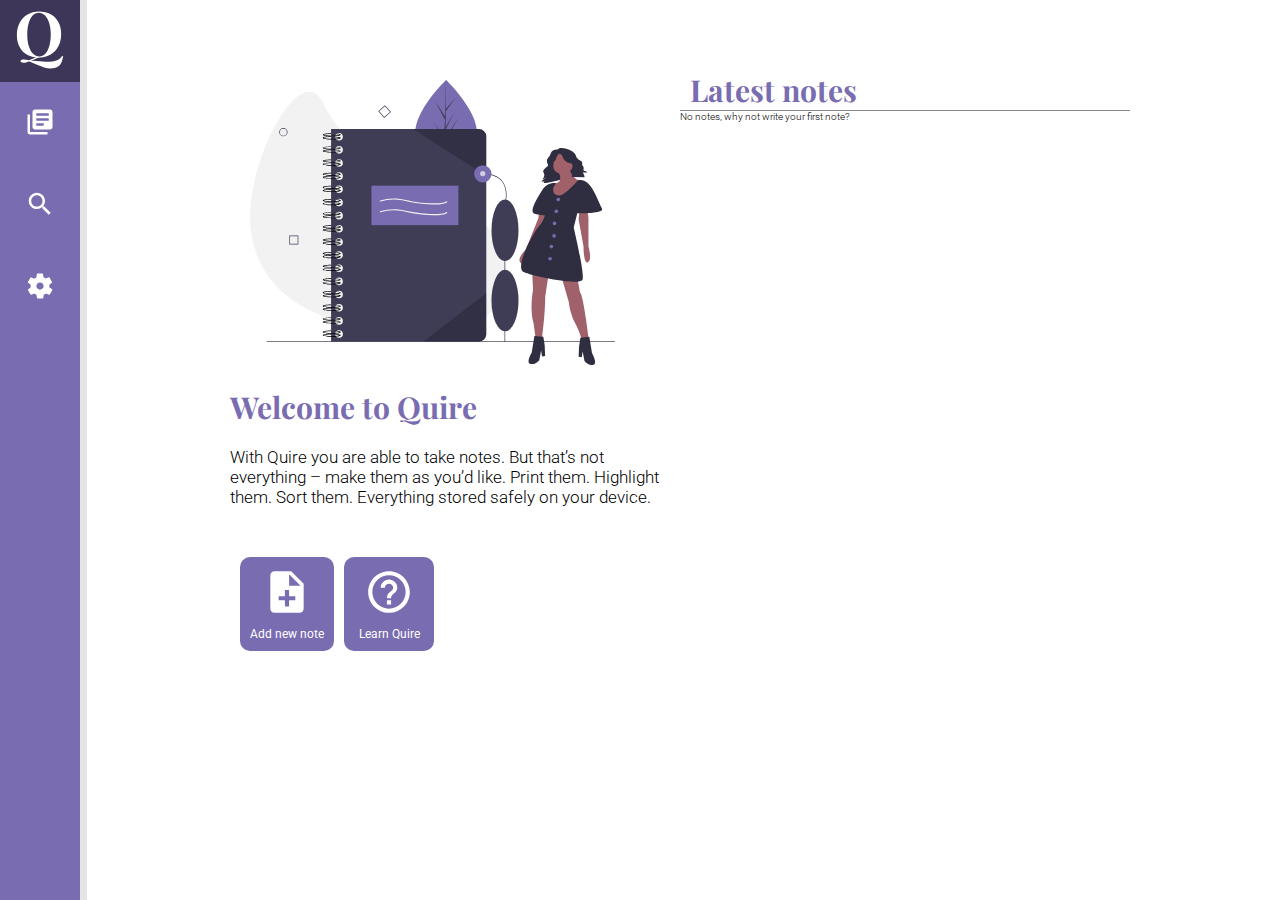
==== index.html @ f1721fa1 "Updated printer and save button and added save notification element" ====
<!DOCTYPE html>
<html lang="en">

<head>
  <meta charset="UTF-8">
  <meta name="viewport" content="width=device-width, initial-scale=1.0">
  <meta http-equiv="X-UA-Compatible" content="ie=edge">
  <link rel="stylesheet" href="https://cdn.quilljs.com/1.3.6/quill.snow.css">
  <link rel="stylesheet" href="css/navbar.css">
  <link rel="stylesheet" href="css/style.css">
  <link href="//netdna.bootstrapcdn.com/font-awesome/4.0.3/css/font-awesome.css" rel="stylesheet">

  <!-- IMPORT FONTS -->
  <link
    href="https://fonts.googleapis.com/css?family=Playfair+Display:700|Roboto:300,300i,400,400i,700,700i&display=swap"
    rel="stylesheet">

  <!-- Playfair - HEADER -->
  <link href="https://fonts.googleapis.com/css?family=Playfair+Display:700&display=swap" rel="stylesheet">
  <!-- Roboto   - BODY   -->
  <link href="https://fonts.googleapis.com/css?family=Roboto:300,300i,400,400i,700&display=swap" rel="stylesheet">

  <!--Noto sans  - HEADER -->
  <link href="https://fonts.googleapis.com/css?family=Noto+Sans:400,700&display=swap" rel="stylesheet">
  <!--Noto serif - BODY   -->
  <link href="https://fonts.googleapis.com/css?family=Noto+Serif:400,400i&display=swap" rel="stylesheet">

  <!--Poppins - HEADER -->
  <link href="https://fonts.googleapis.com/css?family=Poppins:700&display=swap" rel="stylesheet">

  <title>Quire - Home Page</title>
</head>

<body>
  <nav class="nav">
    <div class="nav__logo" id="quire-logo">
      <svg version="1.1" id="quire-symbol" x="0px" y="0px" viewBox="0 0 2000 2000" xml:space="preserve">
        <g>
          <path d="M1771.5,1542.9c-23.7,157.3-71.7,265.9-144.1,325.7c-30.6,25-69.3,44.9-115.9,59.5c-46.6,14.6-97.8,21.9-153.5,21.9
       c-75.2,0-149.3-11.8-222.4-35.5c-73.1-23.7-163.2-59.2-270.4-106.5c-26.5-11.1-55.4-23.3-86.7-36.5
       c-31.3-13.2-66.5-27.5-105.4-42.8l-50.1-14.6c-26.5,13.9-55.3,24.7-86.6,32.4c-31.3,7.6-60.9,11.5-88.7,11.5
       c-29.3,0-52.9-4.5-71-13.6c-18.1-9.1-27.1-22.7-27.1-40.7c0-37.6,38.3-56.4,114.8-56.4c51.5,0,104.4,9.7,158.7,29.2
       c47.3-13.9,97.4-32.7,150.3-56.4c9.7-4.2,24.4-10.1,43.9-17.7c19.5-7.7,36.9-14.3,52.2-19.8c-129.4-12.5-242.5-50.4-339.3-113.8
       c-96.8-63.3-171.2-149.3-223.4-257.8c-52.2-108.6-78.3-235.2-78.3-380c0-153.1,31.3-288.8,93.9-407.1s150-210.2,262-275.6
       C696.6,82.7,824.3,50,967.6,50c147.5,0,276.6,29.9,387.3,89.8c110.7,59.9,196.6,146.5,257.8,260s91.9,248.8,91.9,406.1
       c0,147.6-29.3,279.4-87.7,395.7c-58.5,116.2-140.6,207.7-246.4,274.6c-105.8,66.8-226.2,103-361.2,108.6
       c-33.4,4.2-63.4,10.4-89.8,18.8c-26.5,8.3-57.8,20.2-93.9,35.5c-44.6,19.5-87.7,35.5-129.5,48l169.1,14.6
       c176.8,15.3,304.1,23,382.1,23c51.5,0,103.7-3.5,156.6-10.4c86.3-9.8,154.5-28.2,204.6-55.3c50.1-27.2,91.9-69.3,125.3-126.3
       L1771.5,1542.9z M628.3,1204.6c35.5,110,83.5,194.9,144.1,254.7s127.7,89.8,201.5,89.8c76.5,0,144.1-31,202.5-92.9
       c58.5-61.9,103.4-148.6,134.7-259.9c31.3-111.4,47-238.7,47-382.1c0-144.7-17.7-272.1-53.2-382.1s-83.5-194.9-144.1-254.7
       c-60.6-59.9-127.7-89.8-201.5-89.8c-76.6,0-144.1,31-202.5,92.9c-58.5,61.9-103.4,148.6-134.7,260c-31.3,111.4-47,238.7-47,382.1
       C575.1,967.3,592.8,1094.7,628.3,1204.6z" />
        </g>
      </svg>
    </div>
    <div class="hamburger">
      <div class="hamburger__inner"></div>
    </div>
    <ul class="nav__link-group">
      <li>
        <a href="#"><img class="nav__icon" src="assets/icons/stacked-notes.svg" id="nav-note" alt="Show notes" /></a>
      </li>
      <li> <a href="#"><img class="nav__icon" src="assets/icons/search.svg" alt="Search notes" /></a>
      </li>
      <li> <a href="#"><img class="nav__icon" src="assets/icons/settings.svg" id="nav-settings"
            alt="View settings" /></a>
      </li>
    </ul>
  </nav>
  <aside class="sidebar" id="sidebar-notes">
    <input type="text" name="search" id="search" placeholder="Search...">
    <ul class="aside__note-list">
    </ul>
  </aside>
  <aside class="sidebar" id="sidebar-settings">
    <ul class="aside__settings-list">
      <h3>SETTINGS</h3><br><br>
      <label class="switch">
        <input type="checkbox" name="auto-save">
        <span class="slider round"></span>
      </label>
      <label for="auto-save" class="checkbox-label">Auto-save</label>
      <br>
      <br>
      <label class="switch">
        <input type="checkbox" name="theme">
        <span class="slider round"></span>
      </label>
      <label for="theme" class="checkbox-label">Change Theme</label>
      <label class="font-option">
        <p>FONT THEME</p>
        <ul id="font-list">
          <li>Noto <span id="noto-switch" class="span-font-status">Not in use</span></li>
          <li>Poppins <span id="poppin-switch" class="span-font-status">Not in use</span></li>
          <li>Quire <span id="quire-switch" class="span-font-status">Not in use</span></li>
        </ul>
      </label>
    </ul>
  </aside>
  <main id="main-page-content">
    <section class="landing-page">
      <div class="landing-page__start">
        <div class="heading-group">
          <img src="assets/quire-start-illustration.svg" alt="Quire – your personal notebook online"
            class="landing-page__img-note">
          <h1 class="heading-primary landing-page__heading--primary">Welcome to Quire</h1>
        </div>
        <p class="paragraph-lead landing-page__intro">With Quire you are able to take notes. But that’s not everything –
          make them as you’d like. Print them. Highlight them.
          Sort them. Everything stored safely on your device.</p>
        <div class="landing-page__button-list">
          <button class="landing-page__button" id="edit-opened-note-button">
            <img src="assets/icons/edit.svg" id="icon-edit" alt="Edit opened note" class="landing-page__icon">
            Open last note
          </button>
          <button class="landing-page__button" id="add-new-note-button">
            <img src="assets/icons/note_add.svg" alt="Add new note" class="landing-page__icon">
            Add new note
          </button>
          <button class="landing-page__button">
            <img src="assets/icons/help.svg" alt="Learn how to use Quire" class="landing-page__icon">
            Learn Quire
          </button>
        </div>
      </div>
      <div class="landing-page__latest-notes">
        <h2 class="heading-secondary landing-page__heading">Latest notes</h2>
        <div id="landing-page__note-list"></div>
      </div>
    </section>
    <section class="editor-section">
      <div class="editor-section__toolbar" id="toolbar-container">
        <div class="editor-section__toolbar-group">
          <span class="ql-formats">
            <select class="ql-header">
              <option value="1">Heading 1</option>
              <option value="2">Heading 2</option>
              <option value="3">Heading 3</option>
              <option value="4">Heading 4</option>
              <option value="5">Heading 5</option>
              <option value="6">Heading 6</option>
              <option value="">Normal</option>
            </select>
          </span>
          <span class="ql-formats">
            <button class="ql-bold"></button>
            <button class="ql-italic"></button>
            <button class="ql-underline"></button>
            <button class="ql-strike"></button>
          </span>
          <span class="ql-formats">
            <button class="ql-blockquote"></button>
            <button class="ql-code-block"></button>
          </span>
          <span class="ql-formats">
            <button type="button" class="ql-list" value="ordered"><svg viewBox="0 0 18 18">
                <line class="ql-stroke" x1="7" x2="15" y1="4" y2="4"></line>
                <line class="ql-stroke" x1="7" x2="15" y1="9" y2="9"></line>
                <line class="ql-stroke" x1="7" x2="15" y1="14" y2="14"></line>
                <line class="ql-stroke ql-thin" x1="2.5" x2="4.5" y1="5.5" y2="5.5"></line>
                <path class="ql-fill"
                  d="M3.5,6A0.5,0.5,0,0,1,3,5.5V3.085l-0.276.138A0.5,0.5,0,0,1,2.053,3c-0.124-.247-0.023-0.324.224-0.447l1-.5A0.5,0.5,0,0,1,4,2.5v3A0.5,0.5,0,0,1,3.5,6Z">
                </path>
                <path class="ql-stroke ql-thin"
                  d="M4.5,10.5h-2c0-.234,1.85-1.076,1.85-2.234A0.959,0.959,0,0,0,2.5,8.156">
                </path>
                <path class="ql-stroke ql-thin"
                  d="M2.5,14.846a0.959,0.959,0,0,0,1.85-.109A0.7,0.7,0,0,0,3.75,14a0.688,0.688,0,0,0,.6-0.736,0.959,0.959,0,0,0-1.85-.109">
                </path>
              </svg></button><button type="button" class="ql-list" value="bullet"><svg viewBox="0 0 18 18">
                <line class="ql-stroke" x1="6" x2="15" y1="4" y2="4"></line>
                <line class="ql-stroke" x1="6" x2="15" y1="9" y2="9"></line>
                <line class="ql-stroke" x1="6" x2="15" y1="14" y2="14"></line>
                <line class="ql-stroke" x1="3" x2="3" y1="4" y2="4"></line>
                <line class="ql-stroke" x1="3" x2="3" y1="9" y2="9"></line>
                <line class="ql-stroke" x1="3" x2="3" y1="14" y2="14"></line>
              </svg></button>
          </span>
          <span class="ql-formats">
            <button class="ql-link"></button>
            <button class="ql-image"></button>
            <button class="ql-video"></button>
          </span>
          <span class="ql-formats">
            <button type="button" class="ql-indent" value="-1"><svg viewBox="0 0 18 18">
                <line class="ql-stroke" x1="3" x2="15" y1="14" y2="14"></line>
                <line class="ql-stroke" x1="3" x2="15" y1="4" y2="4"></line>
                <line class="ql-stroke" x1="9" x2="15" y1="9" y2="9"></line>
                <polyline class="ql-stroke" points="5 7 5 11 3 9 5 7"></polyline>
              </svg></button><button type="button" class="ql-indent" value="+1"><svg viewBox="0 0 18 18">
                <line class="ql-stroke" x1="3" x2="15" y1="14" y2="14"></line>
                <line class="ql-stroke" x1="3" x2="15" y1="4" y2="4"></line>
                <line class="ql-stroke" x1="9" x2="15" y1="9" y2="9"></line>
                <polyline class="ql-fill ql-stroke" points="3 7 3 11 5 9 3 7"></polyline>
              </svg></button>
          </span>
        </div>
        <div class="editor-section__toolbar-group">
          <button id="printerButton" class="editor-section__button">
            <svg class="editor-section__toolbar-icon" viewBox="0 0 24 24">
              <path d="M19,8H5c-1.7,0-3,1.3-3,3v6h4v4h12v-4h4v-6C22,9.3,20.7,8,19,8z M16,19H8v-5h8V19z M19,12c-0.5,0-1-0.4-1-1s0.5-1,1-1
                      	s1,0.4,1,1S19.5,12,19,12z M18,3H6v4h12V3z" />
            </svg>
          </button>

          <button id="save-btn" class="editor-section__button">
            <svg class="editor-section__toolbar-icon" viewBox="0 0 24 24">
              <path d="M17,3H5C3.9,3,3,3.9,3,5v14c0,1.1,0.9,2,2,2h14c1.1,0,2-0.9,2-2V7L17,3z M12,19c-1.7,0-3-1.3-3-3s1.3-3,3-3s3,1.3,3,3
            	S13.7,19,12,19z M15,9H5V5h10V9z" />
            </svg>

          </button>
        </div>
      </div>
      <input type="text" name="editorTitle" id="editorTitle" class="editor-section__title" placeholder="Untitled"
        spellcheck="false">
      <div id="editor-main" class="editor-section__editor">
        <div id="editor-code"></div>
        <div class="editor-section__menu">
          <!-- <div class="button-group">
            <button id="new-document" class="editor-section__button">New Document</button>
          </div> -->
        </div>
      </div>
      <div class="saved-notification" id="saved-notification">
        <p class="saved-notification__text">Saved</p><span class="saved-notification__checkmark"></span>
      </div>
      <button class="button__edit" id="button-editNote"><img src="assets/icons/edit.svg" alt="Edit note"
          class="button__edit-inner">
      </button>
    </section>
  </main>
  <template id="edit-note-button">
  </template>
  <footer>
    <div id="quire-footer">
      <h1>&nbsp;</h1>
      <h1>&nbsp;</h1>
    </div>
  </footer>
  <script src="js/quill.js"></script>
  <script type="module" src="js/app.js"></script>
</body>

</html>
---- css/navbar.css ----
html {
    font-size: 62.5%;
}

*,
*::before,
*::after {
    transition: all .3s ease;
}

/* navbar */
.nav {
    height: 100vh;
    width: 8rem;

    display: flex;
    flex-direction: column;
    position: fixed;

    background-color: rgb(var(--primary-purple));
    box-shadow: .7rem 0 0 0 rgba(0,0,0,.1);

    z-index: 5;
}

.nav__logo {
    background-color: rgb(var(--secondary-purple));
    padding: 1rem;
    width: inherit;
    cursor: pointer;
}

#quire-symbol {
    fill: white;
    width: 100%;
}

.nav__link-group {
    display: flex;
    flex-direction: column;
    width: 100%;
    justify-content: space-between;
}

.nav__link-group li {
    list-style: none;
    padding: 2.5rem;
}

.nav__icon {
    width: 100%;
    filter: invert(1);
}

.nav__icon:hover {
    transform: scale(1.1);
}

/* Navbar end */

/* Burger */
/* .hamburger {
    width: 2rem;
    height: 2rem;
    display: none;
    position: relative;
    cursor: pointer;
}

.hamburger__inner {
    top: 50%;
    position: absolute;
}

.hamburger__inner::before,
.hamburger__inner::after {
    width: 2rem;
    height: 2px;
    content: "";
    position: absolute;
    display: block;
    background-color: white;
}

.hamburger__inner::before {
    transform: translateY(-.5rem);
}

.a__inner::after {
    transform: translateY(.5rem);
}

.hamburger:hover .hamburger__inner::before {
    transform: translateY(-.8rem);
}

.hamburger:hover .hamburger__inner::after {
    transform: translateY(.8rem);
}

.hamburger__top,
.hamburger__middle,
.hamburger__bottom {
    width: 2rem;
    height: 1px;
    background-color: white;
    margin: 5px;
    transition: all 0.3s ease;
}

.hamburger:hover .hamburger__top {
    transform: translateY(-3px);
}

.hamburger:hover .hamburger__bottom {
    transform: translateY(3px);
} */


/* Burger end */




/* Small screen */
@media screen and (max-width:768px) {
    body {
        flex-direction: column;
        overflow-x: hidden;
    }

    .nav {
        position: fixed;
        bottom: 0;
        width: 100%;
        height: auto;
        flex-direction: row;
        box-shadow: none;
    }

    .nav__logo {
        background-color: #3D3658;
        padding: 1rem;
        height: 6rem;
        width: 5.5rem;
    }

    #quire-symbol {
        fill: white;
        height: 100%;
    }

    .nav__link-group {
        display: flex;
        flex-direction: row;
        justify-content: space-around;
        width: 100%;
    }

    .nav__link-group li {
        padding: .5rem;
    }

    .nav__icon {
        padding: 1rem;
        width: 4.5rem;
        height: 4.5rem;
    }

/* 
    .hamburger {
        display: inline-block;
        margin: 1rem;
    } */


    .nav-active {
        transform: translateX(0%);
        display: flex;
        flex-direction: row;
        justify-content: space-around;
        width: 100%;
        background-color: #7A6CB1;
        z-index: 5;
    }


    /* Small screen ends */
    /* Rotation of the Hamburger */
    /*
    .hamburger-toggle .hamburger__inner::before {
        transform: translateY(0px) rotate(45deg);
    }*/

    /*  .hamburger-toggle .hamburger__middle {
        opacity: 0;
    } */

    /*.hamburger-toggle .hamburger__inner::after {
        transform: translateY(0px) rotate(-45deg);
    }*/
}

/* Rotation of the Hamburger END*/

/* ANIMATIONS */
/* 
@keyframes navLinkFade {
    from {
        opacity: 0;
        transform: translateX(50px);
    }

    to {
        opacity: 1;
        transform: translateX(0px);
    }
} */

/* ANIMATIONS END */
---- css/style.css ----
/* -------------  VARIABLES ------------- */

:root {
  --primary-purple: 122, 108, 177;
  --secondary-purple: 61, 54, 88;
  --light-grey: #F8F8F8;
  --grey: #888;
  --dark-grey: 87, 87, 87;
  --black: #171717;
  --green : #A6C48A;
  --current-body-font: '';
  --current-header-font: '';
}

.theme-light {
  --color-primary: #fff;
  --color-secondary: var(--light-grey);
  --color-accent: var(--light-grey);
  --font-color: #000000;
  --body-font: 300;
}

.theme-dark {
  --color-primary: var(--black);
  --color-secondary: rgb(var(--dark-grey));
  --color-accent: var(--grey);
  --font-color: #fbfbfb;
  --body-font: 400;
}


/* -------------  VARIABLES END ------------- */

/* -------------  BASIC SETTINGS ------------- */

*,
*::before,
*::after {
  margin: 0;
  padding: 0;
  box-sizing: border-box;
  color: var(--font-color);
}

html {
  font-family: 'Roboto', sans-serif;
  font-weight: var(--body-font);
}

body {
  display: flex;
  background-color: var(--color-primary);
}

h2 {
  font-size: 1.7rem;
}

/* -------------  BASIC SETTINGS END ------------- */

/* -------------  TYPOGRAPHY ------------- */

.heading-primary {
  font-family: 'Playfair Display', serif;
  font-size: 3rem;

  color: rgba(var(--primary-purple));
}

.paragraph-lead {
  font-family: inherit;
  font-size: 1.7rem;
  color: var(--font-color);
}

/* -------------  TYPOGRAPHY END -------------*/

/* -------------  ANIMATIONS ------------- */

@keyframes navLinkFade {
  from {
    opacity: 0;
    transform: translateX(.5rem);
  }

  to {
    opacity: 1;
    transform: translateX(0);
  }
}

@keyframes slideDown {
  0%    {opacity: 1; transform: translateY(0);}
  100%  {opacity: 0; transform: translateY(100rem);}
}

.slideDown {
  animation: slideDown 1s ease;
}

@keyframes fadeIn {
  0%    {opacity: 0;}
  100%  {opacity: 1;}
}

.fadeIn {
  animation: fadeIn .5s ease;
  animation-fill-mode: backwards;
}

/* -------------  ANIMATIONS END ------------- */

/* -------------  BUTTONS ------------- */

.button__edit {
  -webkit-appearance: none;
  cursor: pointer;

  position: fixed;

  height: 8rem;
  width: 8rem;
  padding: 2rem;
  bottom: 2rem;
  right: 2rem;

  background-color: rgb(var(--primary-purple));
  border: none;
  border-radius: 4rem;
}

.button__edit:hover {
  background-color: rgb(var(--secondary-purple));
}

.button__edit:focus {
  outline: none;
  box-shadow: 0 0 0 4px rgba(var(--primary-purple), .5);
}

.button__edit-inner {
  filter: invert(1);
}

@media only screen and (max-width: 768px) {
  .button__edit {

  height: 6rem;
  width: 6rem;
  padding: 1.5rem;
  bottom: 6rem;
  right: 2rem;

  background-color: rgb(var(--primary-purple));
  border: none;
  border-radius: 4rem;
}
}

/* -------------  BUTTONS ENS ------------- */

/* ------------- EDITOR SECTION -------------*/

#editorTitle {
 
}

.editor-section {
  /* margin: 5rem 15rem; */
  display: none;
  flex-direction: column;
}

.editor-section__toolbar {
  border: 0 !important;
  box-shadow: 0 .3rem 0 0 rgba(var(--dark-grey), .1);
  
  top: 0;
  position: fixed;
  z-index: 5;
  background-color: var(--color-accent);

  width: 100%;
  padding: 1rem 15rem !important;

  display: flex;
  flex-direction: row;
  justify-content: space-between;
}


.editor-section__title {
  font-family: 'Playfair Display', serif;
  font-size: 3rem;
  color: var(--font-color);
  background-color: var(--color-primary);
  padding: .5rem 15px;
  margin: 15rem 15rem 1rem 15rem;
  -webkit-appearance: none;
  border: 2px solid var(--color-primary);
}

.editor-section__title:focus {
  outline: none;
  border: 2px solid rgb(var(--primary-purple));
}

.editor-section__editor {
  width: inherit;
  min-height: 100vh;
  margin: 5rem 15rem;
}

.editor-section__menu {
  border: 0;
  border-top: none;
  display: flex;
  flex-direction: row;
  justify-content: space-between;
}

.editor-section__button {
  -webkit-appearance: none;
  cursor: pointer;

  font-family: inherit;
  font-size: 1.2rem;
  color: var(--grey);

  border: none;
  border-right: .1rem solid #ccc;

  padding: 1rem;
}


.font-option {
  position: relative;
  width: 20rem;
  display: block;
  height: 1.7rem;
}

.font-option p {
  margin-left: 2rem;
  font-size: 1.5rem;
  font-weight: 600;
  color: gray;
  margin-top: 2rem;
}

.font-option ul {
  list-style: none;
}

.font-option ul li:not(:last-child) {
  border-bottom: 0.2rem solid gainsboro;
  margin-left: 1rem;
}

.font-option ul li {
  padding: 1rem;
  font-weight: 500;
  font-size: 1.75rem;
  margin-left: 1rem;
}

.span-font-status {
  position: absolute;
  right: 0;
  cursor: pointer;
}

.editor-section__button:hover,.editor-section__print:hover {
  background-color: rgb(var(--primary-purple));
  color: white;
}

.editor-section__print {
  -webkit-appearance: none;
  cursor: pointer;

  border: none;
  border-left: .1rem solid #ccc;
  padding: 0 1rem;
}

.editor-section__print:hover .editor-section__print-icon {
  filter: invert(1);
}

.editor-section__print-icon {
  height: 2rem;
  filter: invert(.8);
}

#save-btn::after {
   content: ' \2713';
   color: white;
   display: none;
   animation: saved 2s ease infinite;
}

@media screen and (max-width: 768px) {
  .editor-section {
    margin: 0rem;
  }
} 

@keyframes saved {
  0%    {opacity: 0;}
  20%   {opacity: 1;}
  90%   {opacity: 1;}
  100%  {opacity: 0;}
}

/* ------------- EDITOR SECTION END -------------*/

@media screen and (max-width:768px) {
  body {
    overflow-x: hidden;
  }

  #quire-footer {
    display: flex;
  }

  .editor-section__toolbar {
    border: 0 !important;
    box-shadow: 0 .3rem 0 0 rgba(var(--dark-grey), .1);
    
    top: 0;
    position: fixed;
    z-index: 5;
    background-color: var(--color-accent);
    padding: 1rem 2rem !important;
  
    display: flex;
    flex-direction: row;
    justify-content: space-between;
  }
  .editor-section__toolbar {
    left: 0;
  }
  
  .editor-section__title {
    color: var(--font-color);
    background-color: var(--color-primary);
    margin: 12rem 1rem 1rem 2rem;
    -webkit-appearance: none;
    border: 2px solid var(--color-primary);
  }

  .editor-section__title:focus {
    outline: none;
    border: 2px solid rgb(var(--primary-purple));
  }

  .editor-section__editor {
    margin: 1rem;
  }
}

.nav-active {
  transform: translateX(0%)
}


/* ------------- NAVBAR DESIGN ENDS -------------*/


/* ------------- SETTINGS DESIGN -------------*/

.switch {
  margin-left: 2rem;
  position: relative;
  display: inline-block;
  width: 3rem;
  height: 1.7rem;
}

.checkbox-label {
  margin-left: 2rem;
}

.switch input {
  opacity: 0;
  width: 0;
  height: 0;
}

.slider {
  position: absolute;
  cursor: pointer;
  top: 0;
  left: 0;
  right: 0;
  bottom: 0;
  width:4rem;
  background-color: #ccc;
  -webkit-transition: .4s;
  transition: .4s;
}

.slider::before {
  position: absolute;
  content: "";
  height: 2.3rem;
  width: 2.3rem;
  left: -0.3rem;
  bottom: -.3rem;
  background-color: rgb(var(--secondary-purple));
  -webkit-transition: .4s;
  transition: .4s;
}

input:checked+.slider {
  background-color: rgb(var(--primary-purple));
}

input:focus+.slider {
  box-shadow: 0 0 1px rgb(var(--primary-purple));
}

input:checked+.slider:before {
  -webkit-transform: translateX(2.4rem);
  -ms-transform: translateX(2.4rem);
  transform: translateX(2.4rem);
}

.slider.round {
  border-radius: 3.4rem;
}

.slider.round:before {
  border-radius: 50%;
}

/* ------------- NAVBAR DESIGN ENDS -------------*/

/* ------------- Notes Navigation Design -------------*/

.sidebar { 
  background-color: var(--color-secondary);
  width: 0;
  height: 100vh;
  margin-left: 8rem;
  position: fixed;
  z-index: 4;
  overflow: hidden scroll;
  overflow-wrap: break-word;
  opacity: 0;
  box-shadow: .7rem 0 0 0 rgba(0,0,0,.1);
  transition: width .3s ease, opacity .3s ease;
}

.sidebar-show {
  width: 30rem;
  opacity: 1;
  transition: all .3s ease;
}

.sidebar::-webkit-scrollbar {
  width: 1rem;
}

.sidebar::-webkit-scrollbar-thumb {
  background: #999;
  border-radius: 1rem;
}

.sidebar::-webkit-scrollbar-thumb:hover {
  background: #aaa;
}

.aside__note-list {
  list-style: none;
  position: relative;
  overflow: hidden;
}

.aside__note-list li {
  padding: 2rem;
  height: auto;
  cursor: pointer;
  background-color: #fff;
  border-bottom: .1rem solid var(--black);
}

.aside__note-list li {
  background-color: var(--color-secondary)
}

.aside__note-list h2 {
  font-size: 2rem;
}

.aside__note-list p {
  font-size: 1.45rem;
}

.preview-highlight {
  background-color: lime;
}

.aside__note-list li > * {
  margin-bottom: 0.5rem;
}

.aside__note-list li:hover {
  background-color: var(--color-accent);
}

.sidebar h3 {
  font-size: 3rem;
  text-align: center;
  font-weight: bold;
}

.aside__settings-list li {
  font-size: 2rem;
}

.aside__note-list li h3 {
  font-weight: bold;
}

.aside__note-list li:after {
  width: 5rem;
  height: .5rem;
  background-color: var(--black);
}

@media screen and (max-width:768px) {
  .sidebar {
    /* position: relative; */
    bottom: 0.75rem;
    width: 100%;
    height: 0;
    max-height: 99vh;
    margin-left: 0;
    opacity: 0;
    box-shadow: 0 .5rem #000;
    transition: height .3s ease, opacity .3s ease;
  }
  
  .sidebar-show {
    height: 100vh;
    opacity: 1;
    transition: all .3s ease;
  }
}

.note-button-group {
  cursor: pointer;
  outline: 0;
  position: absolute;
  border: .1rem solid var(--black);
  right: 0;
  margin-right: 2.5rem;
  font-size: 1.5rem;
  width: 2rem;
  height: 2rem;
  border-radius: 50%;
  transform: translateX(0);
  -ms-transform: translateX(0);
  -webkit-transform: translateX(0);
  transition: all 0.5s ease;
}

.group-button-show {
  transform: translateX(-12rem);
  -ms-transform: translateX(-12rem);
  -webkit-transform: translateX(-12rem);
  transition: all 0.5s ease;
}


/* ------------- Notes Navigation Design Ends -------------*/

/* ------------- Search Input Field Design -------------*/

#search {
  width: 100%;
  height: 4%;
  color: var(--black);
}

/* ------------- Search Input Field Design Ends -------------*/

/* ------------- OVERRIDE QUILL DESIGN ------------- */
#ql-picker-options-0 {
  background-color: var(--color-primary);
}

.ql-picker-item:hover {
  background-color: var(--color-accent);
}

#editor-code {
  border: 0;
}
/* .ql-toolbar {
  border: none !important;
} */

.ql-toolbar--hidden {
  visibility: hidden;
  padding: 0 !important;
}

.ql-container--hidden {
  border: none !important;
}

.editor-section__menu--hidden {
  visibility: hidden;
}

/* ------------- END OVERRIDE QUILL DESIGN ------------- */
.ql-editor p, .ql-editor ol, .ql-editor ul, .ql-editor pre {
  font-family: var(--current-body-font);
}

.ql-editor h1, .ql-editor h2, .ql-editor h3, .ql-editor h4, .ql-editor h5, .ql-editor h6 {
  font-family: var(--current-header-font);
}

/* END OVERRIDE QUILL DESIGN */

/* ------------- Notes Navigation Design Ends -------------*/

/* ------------- MAIN PAGE CONTENT -------------*/

#main-page-content {
  width: 100%;
  margin-left: 8rem;
}

@media only screen and (max-width:768px){
  #main-page-content {
    margin-top: 2rem;
    margin-left: 0;
  }
}

/* ------------- MAIN PAGE CONTENT END -------------*/

/* ------------- LANDING PAGE -------------*/

.landing-page {
  display: flex;
  flex-direction: column;
  flex-wrap: wrap;
  margin: auto 15rem;
  padding: 5rem 0;
  height: 100vh;
}

.landing-page__heading {
  font-family: 'Playfair Display', serif;
  font-size: 3rem;
  margin-top: -8rem;

  color: rgb(var(--primary-purple));
  border-bottom: 1px solid var(--grey);

  padding-left: 1rem;
}

.landing-page__heading--primary {
  margin-top: 2rem;
}

@media only screen and (max-width:768px){
  .landing-page {
    display: flex;
    flex-direction: column;
    flex-wrap: wrap;
    margin: 0 1rem;
    padding: 0 0;
    height: auto;
  }

  .landing-page__heading {
    font-family: 'Playfair Display', serif;
    font-size: 3rem;

  color: rgb(var(--primary-purple));
  border-bottom: 1px solid var(--grey);

    padding-left: 1rem;
  }
}

/* Landing Page Sections */

.landing-page__start {
  width: 50%;
  padding-right: 1rem;
  padding-bottom: 5rem;
  display: flex;
  flex-direction: column;
  justify-content: space-between;
}

.landing-page__latest-notes {
  width: 50%;
  height: 100%;
  padding-left: 0;
  padding-top: 10rem;
  padding-bottom: 5rem;
}

@media only screen and (max-width:768px){
  .landing-page__start {
    width: 100%;
    height: 50%;
    padding-right: 0;
    padding-bottom: 5rem;
    display: flex;
    flex-direction: column;
    justify-content: space-between;
  }

  .landing-page__latest-notes {
    width: 100%;
    height: 100%;
    padding-left: 0;
    padding-top: 10rem;
  }
}

/* Landing Page Start Section */

.landing-page__img-note{
  margin-top: 3rem;
  margin-left: 2rem;
  margin-right: auto;
  width: 83%;
}

.landing-page__intro {
  margin-top: 2rem;
}

.landing-page__button-list {
  display: flex;
  flex-direction: row;

  margin-top: 5rem;
}

.landing-page__button {
  border: none;
  border-radius: 1rem;
  background-color: rgb(var(--primary-purple));

  cursor: pointer;

  padding: 1rem;
  min-width: 9rem;

  font-family: inherit;
  font-weight: 400;
  font-size: 1.2rem;
  color: white;
  text-decoration: none;
  
  display: flex;
  flex-direction: column;
  align-items: center;
}

.landing-page__button:not(:first-child){
  margin-left: 1rem;
}

.landing-page__icon {
  filter: invert(1);
  width: 5rem;
  margin-bottom: 1rem;
}

.landing-page__button:hover {
  background-color: rgb(var(--secondary-purple));
}


/* ------------- LANDING PAGE END -------------*/

/* ------------- LANDING PAGE NOTES -------------*/

.notes {
  margin: 2rem 0 1rem;
  cursor: pointer;
}

.notes__title {
  font-weight: 400;
  font-size: 2rem;
  color: var(--font-color);
  margin-bottom: .2rem;
}

.notes__title::after {
  content:' \00BB';
  opacity: 0;
  transition: all .3s ease;
}

.notes__title:hover::after {
  content:' \00BB';
  opacity: 1;
  margin-left: 1rem;
}

.notes__lastChanged {
  font-size: 1.3rem;
  color: rgb(var(--dark-grey));
  margin-bottom: 1rem;
}

.notes__content {
  font-size: 1.3rem;
  color: var(--font-color);
  max-height: 10rem;
  overflow: hidden;
  white-space: wrap;
  text-overflow: ellipsis;
}

/* ------------- LANDING PAGE NOTES END -------------*/

#quire-footer {
  display: none;
}

@media print {

  .nav, #note-list, .ql-toolbar, button, a, .editor-section__title, .sidebar, .sidebar-show, .sidebar::-webkit-scrollbar {
    display: none;
  }

  #editor-code {
    border: 0;
    overflow: hidden;
    height: auto;
  }

  .editor-section {
    margin: 0;
  }


  #main-page-content {
    margin: 0;
    padding: 0;
  }

  .editor-section__menu {
    border: 0;
  }

  .ql-snow .ql-editor {
    margin: 0;
    padding: 0;
  }

  @page {
    size: auto;
    margin: 2cm;
  }
}
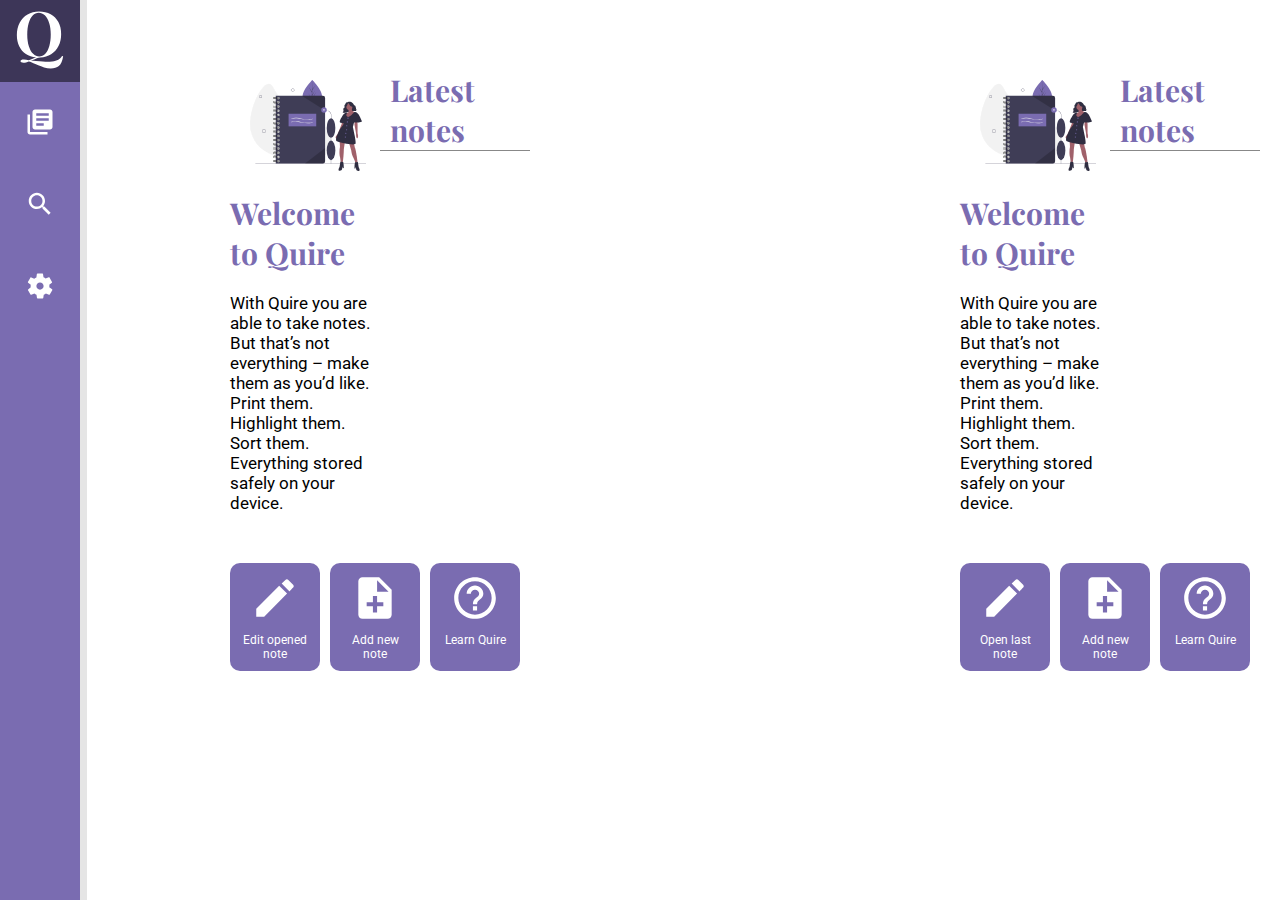
==== commit a6bfb20a: "Fixed Settings" ====
--- a/index.html
+++ b/index.html
@@ -8,6 +8,7 @@
   <link rel="stylesheet" href="https://cdn.quilljs.com/1.3.6/quill.snow.css">
   <link rel="stylesheet" href="css/navbar.css">
   <link rel="stylesheet" href="css/style.css">
+  <link rel="stylesheet" href="css/mobile-style.css">
   <link href="//netdna.bootstrapcdn.com/font-awesome/4.0.3/css/font-awesome.css" rel="stylesheet">
 
   <!-- IMPORT FONTS -->
@@ -15,28 +16,44 @@
     href="https://fonts.googleapis.com/css?family=Playfair+Display:700|Roboto:300,300i,400,400i,700,700i&display=swap"
     rel="stylesheet">
 
-  <!-- Playfair - HEADER -->
-  <link href="https://fonts.googleapis.com/css?family=Playfair+Display:700&display=swap" rel="stylesheet">
-  <!-- Roboto   - BODY   -->
-  <link href="https://fonts.googleapis.com/css?family=Roboto:300,300i,400,400i,700&display=swap" rel="stylesheet">
-
-  <!--Noto sans  - HEADER -->
-  <link href="https://fonts.googleapis.com/css?family=Noto+Sans:400,700&display=swap" rel="stylesheet">
-  <!--Noto serif - BODY   -->
-  <link href="https://fonts.googleapis.com/css?family=Noto+Serif:400,400i&display=swap" rel="stylesheet">
-
-  <!--Poppins - HEADER -->
-  <link href="https://fonts.googleapis.com/css?family=Poppins:700&display=swap" rel="stylesheet">
-
-  <title>Quire - Home Page</title>
-</head>
-
-<body>
-  <nav class="nav">
-    <div class="nav__logo" id="quire-logo">
-      <svg version="1.1" id="quire-symbol" x="0px" y="0px" viewBox="0 0 2000 2000" xml:space="preserve">
-        <g>
-          <path d="M1771.5,1542.9c-23.7,157.3-71.7,265.9-144.1,325.7c-30.6,25-69.3,44.9-115.9,59.5c-46.6,14.6-97.8,21.9-153.5,21.9
+    <!-- IMPORT FONTS -->
+    <link
+      href="https://fonts.googleapis.com/css?family=Playfair+Display:700|Roboto:300,300i,400,400i,700,700i&display=swap"
+      rel="stylesheet">
+
+    <!-- Playfair - HEADER -->
+    <link href="https://fonts.googleapis.com/css?family=Playfair+Display:700&display=swap"
+      rel="stylesheet">
+    <!-- Roboto   - BODY   -->
+    <link href="https://fonts.googleapis.com/css?family=Roboto:300,300i,400,400i,700&display=swap"
+      rel="stylesheet">
+
+    <!--Noto sans  - HEADER -->
+    <link href="https://fonts.googleapis.com/css?family=Noto+Sans:400,700&display=swap"
+      rel="stylesheet">
+    <!--Noto serif - BODY   -->
+    <link href="https://fonts.googleapis.com/css?family=Noto+Serif:400,400i&display=swap"
+      rel="stylesheet">
+
+    <!--Poppins - HEADER -->
+    <link href="https://fonts.googleapis.com/css?family=Poppins:700&display=swap"
+      rel="stylesheet">
+
+    <title>Quire - Home Page</title>
+  </head>
+
+  <body>
+    <nav class="nav">
+      <div class="nav__logo"
+        id="quire-logo">
+        <svg version="1.1"
+          id="quire-symbol"
+          x="0px"
+          y="0px"
+          viewBox="0 0 2000 2000"
+          xml:space="preserve">
+          <g>
+            <path d="M1771.5,1542.9c-23.7,157.3-71.7,265.9-144.1,325.7c-30.6,25-69.3,44.9-115.9,59.5c-46.6,14.6-97.8,21.9-153.5,21.9
        c-75.2,0-149.3-11.8-222.4-35.5c-73.1-23.7-163.2-59.2-270.4-106.5c-26.5-11.1-55.4-23.3-86.7-36.5
        c-31.3-13.2-66.5-27.5-105.4-42.8l-50.1-14.6c-26.5,13.9-55.3,24.7-86.6,32.4c-31.3,7.6-60.9,11.5-88.7,11.5
        c-29.3,0-52.9-4.5-71-13.6c-18.1-9.1-27.1-22.7-27.1-40.7c0-37.6,38.3-56.4,114.8-56.4c51.5,0,104.4,9.7,158.7,29.2
@@ -50,6 +67,181 @@
        c58.5-61.9,103.4-148.6,134.7-259.9c31.3-111.4,47-238.7,47-382.1c0-144.7-17.7-272.1-53.2-382.1s-83.5-194.9-144.1-254.7
        c-60.6-59.9-127.7-89.8-201.5-89.8c-76.6,0-144.1,31-202.5,92.9c-58.5,61.9-103.4,148.6-134.7,260c-31.3,111.4-47,238.7-47,382.1
        C575.1,967.3,592.8,1094.7,628.3,1204.6z" />
+          </g>
+        </svg>
+      </div>
+      <div class="hamburger">
+        <div class="hamburger__inner"></div>
+      </div>
+      <ul class="nav__link-group">
+        <li>
+          <a href="#"><img class="nav__icon"
+              src="assets/icons/stacked-notes.svg"
+              id="nav-note"
+              alt="Show notes" /></a>
+        </li>
+        <li> <a href="#"><img class="nav__icon"
+              src="assets/icons/search.svg"
+              alt="Search notes" /></a>
+        </li>
+        <li> <a href="#"><img class="nav__icon"
+              src="assets/icons/settings.svg"
+              id="nav-settings"
+              alt="View settings" /></a>
+        </li>
+      </ul>
+    </nav>
+    <aside class="sidebar"
+      id="sidebar-notes-2">
+      
+      <ul class="aside__note-list">
+      </ul>
+    </aside>
+    <aside class="sidebar"
+      id="sidebar-notes">
+      <div id="note-search-list">
+        <input type="text"
+        name="search"
+        id="search"
+        placeholder="Search...">
+      </div>
+      <div id="note-list-sidebar">
+
+      </div>
+    </aside>
+    <aside class="sidebar"
+      id="sidebar-settings">
+      <div class="settings">
+        <h3 class="heading-tertiary settings__heading">Settings</h3>
+        <div class="settings__inner">
+          <h4 class="heading-quaternary settings__title">GENERAL</h4>
+          <div class="settings__options">
+            <label class="settings__title-secondary"
+              for="auto-save">Save automatically</label>
+            <label class="switch">
+              <input id="auto-save"
+                type="checkbox"
+                name="auto-save">
+              <span class="slider round"></span>
+            </label>
+          </div>
+        </div>
+        <div class="settings__inner">
+          <h4 class="heading-quaternary settings__title">APPEARANCE</h4>
+          <div class="settings__options">
+            <label class="settings__title-secondary"
+              for="theme">Darkmode</label>
+            <label class="switch">
+              <input id="theme"
+                type="checkbox"
+                name="theme">
+              <span class="slider round"></span>
+            </label>
+          </div>
+        </div>
+        <div class="settings__inner">
+          <h4 class="heading-quaternary settings__title">Font theme</h4>
+          <ul class="settings__font-list"
+            id="font-list">
+            <li id="noto-switch"
+              class="font-list-option">
+              <p class="settings__title-secondary">
+                Noto
+              </p>
+              <span class="span-font-status">Not in use</span>
+            </li>
+            <li id="poppin-switch"
+              class="font-list-option">
+              <p class="settings__title-secondary">
+                Poppins
+              </p>
+              <span class="span-font-status">Not in use</span>
+            </li>
+            <li id="quire-switch"
+              class="font-list-option">
+              <p class="settings__title-secondary">
+                Quire
+              </p>
+              <span class="span-font-status">Not in use</span>
+            </li>
+          </ul>
+        </div>
+      </div>
+    </aside>
+
+    <div id="note-list"></div>
+    <main id="main-page-content">
+      <section class="landing-page">
+        <div class="landing-page__start">
+          <div class="heading-group">
+            <img src="assets/quire-start-illustration.svg"
+              alt="Quire – your personal notebook online"
+              class="landing-page__img-note">
+            <h1 class="heading-primary landing-page__heading--primary">Welcome to Quire</h1>
+          </div>
+          <p class="paragraph-lead landing-page__intro">With Quire you are able to take notes. But that’s not everything
+            – make them as you’d like. Print them. Highlight them.
+            Sort them. Everything stored safely on your device.</p>
+          <div class="landing-page__button-list">
+            <button class="landing-page__button"
+              id="edit-opened-note-button">
+              <img src="assets/icons/edit.svg"
+                id="icon-edit"
+                alt="Edit opened note"
+                class="landing-page__icon">
+              Edit opened note
+            </button>
+            <button class="landing-page__button"
+              id="add-new-note-button">
+              <img src="assets/icons/note_add.svg"
+                alt="Add new note"
+                class="landing-page__icon">
+              Add new note
+            </button>
+            <button class="landing-page__button">
+              <img src="assets/icons/help.svg"
+                alt="Learn how to use Quire"
+                class="landing-page__icon">
+              Learn Quire
+            </button>
+          </div>
+        </div>
+        <div class="landing-page__latest-notes">
+          <h2 class="heading-secondary landing-page__heading">Latest notes</h2>
+          <div id="landing-page__note-list"></div>
+        </div>
+      </section>
+      <section class="editor-section">
+        <input type="text"
+          name="editorTitle"
+          id="editorTitle"
+          class="editor-section__title"
+          placeholder="Untitled"
+          spellcheck="false">
+        <div id="editor-main"
+          class="editor-section__editor">
+          <div id="editor-code"></div>
+          <div class="editor-section__menu">
+            <div class="button-group">
+              <button id="save-btn"
+                class="editor-section__button">Save</button><button id="new-document"
+                class="editor-section__button">New Document</button>
+            </div>
+            <button id="printerButton"
+              class="editor-section__print"><img src="assets/icons/print.svg"
+                class="editor-section__print-icon"
+                alt="Print note" /></button>
+          </div>
+        </div>
+      </section>
+    </main>
+    <template id="edit-note-button">
+    </template>
+    <script src="js/quill.js"></script>
+    <script type="module"
+      src="js/app.js"></script>
+      
+  </body>
         </g>
       </svg>
     </div>
@@ -242,4 +434,4 @@
   <script type="module" src="js/app.js"></script>
 </body>
 
-</html>+</html>
--- a/css/style.css
+++ b/css/style.css
@@ -13,6 +13,7 @@
 }
 
 .theme-light {
+  --color-list:#fff;
   --color-primary: #fff;
   --color-secondary: var(--light-grey);
   --color-accent: var(--light-grey);
@@ -21,6 +22,7 @@
 }
 
 .theme-dark {
+  --color-list:var(--grey);
   --color-primary: var(--black);
   --color-secondary: rgb(var(--dark-grey));
   --color-accent: var(--grey);
@@ -66,7 +68,26 @@
 
   color: rgba(var(--primary-purple));
 }
-
+.heading-tertiary{
+  font-weight: 400;
+  font-size: 2rem;
+  color: var(--font-color);
+}
+.heading-quaternary{
+ color: var(--font-color);
+  padding-bottom: .5rem;
+    font-weight: normal;
+    font-size: 1.2rem;
+    text-transform: uppercase;
+}
+.paragraph{
+  font-size: 1.3rem;
+}
+.paragraph-date{
+  font-size: 1.2rem;
+  margin-bottom: 1rem;
+  color: var(--dark-grey)
+}
 .paragraph-lead {
   font-family: inherit;
   font-size: 1.7rem;
@@ -108,6 +129,15 @@
   animation-fill-mode: backwards;
 }
 
+@keyframes savedAnimation {
+  0%    {opacity: 0;}
+  25%   {opacity: 1; transform: translateX(.8rem);}
+  30%   {opacity: 1; transform: translateX(1rem);}
+  85%   {opacity: 1; transform: translateX(1rem);}
+  100%  {opacity: 0;}
+
+}
+
 /* -------------  ANIMATIONS END ------------- */
 
 /* -------------  BUTTONS ------------- */
@@ -142,28 +172,9 @@
   filter: invert(1);
 }
 
-@media only screen and (max-width: 768px) {
-  .button__edit {
-
-  height: 6rem;
-  width: 6rem;
-  padding: 1.5rem;
-  bottom: 6rem;
-  right: 2rem;
-
-  background-color: rgb(var(--primary-purple));
-  border: none;
-  border-radius: 4rem;
-}
-}
-
 /* -------------  BUTTONS ENS ------------- */
 
 /* ------------- EDITOR SECTION -------------*/
-
-#editorTitle {
- 
-}
 
 .editor-section {
   /* margin: 5rem 15rem; */
@@ -177,7 +188,7 @@
   
   top: 0;
   position: fixed;
-  z-index: 5;
+  z-index: 3;
   background-color: var(--color-accent);
 
   width: 100%;
@@ -221,16 +232,6 @@
 
 .editor-section__button {
   -webkit-appearance: none;
-  cursor: pointer;
-
-  font-family: inherit;
-  font-size: 1.2rem;
-  color: var(--grey);
-
-  border: none;
-  border-right: .1rem solid #ccc;
-
-  padding: 1rem;
 }
 
 
@@ -250,13 +251,10 @@
 }
 
 .font-option ul {
-  list-style: none;
-}
-
-.font-option ul li:not(:last-child) {
-  border-bottom: 0.2rem solid gainsboro;
-  margin-left: 1rem;
-}
+  
+}
+
+.font-option ul li
 
 .font-option ul li {
   padding: 1rem;
@@ -265,47 +263,64 @@
   margin-left: 1rem;
 }
 
-.span-font-status {
-  position: absolute;
+
+
+
+.editor-section__toolbar-icon {
+  -webkit-appearance: none;
+}
+
+.editor-section__toolbar-icon:hover {
+  fill: rgb(var(--primary-purple));
+}
+
+.saved-notification {
+  position: fixed;
   right: 0;
-  cursor: pointer;
-}
-
-.editor-section__button:hover,.editor-section__print:hover {
+  bottom: 15rem;
+  transform: translateX(14rem);
+
+  display: flex;
+  flex-direction: row;
+  align-items: center;
+
   background-color: rgb(var(--primary-purple));
+  padding: 1.5rem 5rem 1.5rem 2rem;
+
+  border-radius: 3rem;
+  border-top-right-radius: 0;
+  border-bottom-right-radius: 0;
+}
+
+.saved-notification--show {
+  animation: savedAnimation 5s ease infinite;
+}
+
+
+.saved-notification__text {
+  font-size: 1.4rem;
+  font-weight: 400;
+  text-transform: uppercase;
   color: white;
 }
 
-.editor-section__print {
-  -webkit-appearance: none;
-  cursor: pointer;
-
-  border: none;
-  border-left: .1rem solid #ccc;
-  padding: 0 1rem;
-}
-
-.editor-section__print:hover .editor-section__print-icon {
-  filter: invert(1);
-}
-
-.editor-section__print-icon {
-  height: 2rem;
-  filter: invert(.8);
-}
-
-#save-btn::after {
-   content: ' \2713';
-   color: white;
-   display: none;
-   animation: saved 2s ease infinite;
-}
-
-@media screen and (max-width: 768px) {
-  .editor-section {
-    margin: 0rem;
-  }
-} 
+.saved-notification__checkmark {
+  content: '';
+
+  width: 1rem;
+  height: .7rem;
+
+  margin-left: 1rem;
+  margin-top: -.5rem;
+
+  border-bottom: 2px solid white;
+  border-left: 2px solid white;
+
+  transform: rotate(-45deg);
+}
+
+
+
 
 @keyframes saved {
   0%    {opacity: 0;}
@@ -316,50 +331,7 @@
 
 /* ------------- EDITOR SECTION END -------------*/
 
-@media screen and (max-width:768px) {
-  body {
-    overflow-x: hidden;
-  }
-
-  #quire-footer {
-    display: flex;
-  }
-
-  .editor-section__toolbar {
-    border: 0 !important;
-    box-shadow: 0 .3rem 0 0 rgba(var(--dark-grey), .1);
-    
-    top: 0;
-    position: fixed;
-    z-index: 5;
-    background-color: var(--color-accent);
-    padding: 1rem 2rem !important;
-  
-    display: flex;
-    flex-direction: row;
-    justify-content: space-between;
-  }
-  .editor-section__toolbar {
-    left: 0;
-  }
-  
-  .editor-section__title {
-    color: var(--font-color);
-    background-color: var(--color-primary);
-    margin: 12rem 1rem 1rem 2rem;
-    -webkit-appearance: none;
-    border: 2px solid var(--color-primary);
-  }
-
-  .editor-section__title:focus {
-    outline: none;
-    border: 2px solid rgb(var(--primary-purple));
-  }
-
-  .editor-section__editor {
-    margin: 1rem;
-  }
-}
+
 
 .nav-active {
   transform: translateX(0%)
@@ -371,12 +343,56 @@
 
 /* ------------- SETTINGS DESIGN -------------*/
 
+.settings__inner {
+  margin-bottom: 4rem;
+
+}
+.settings__title{
+  margin-left: 3rem;
+}
+.settings__font-list{
+  background-color: var(--color-list);
+  padding: 1rem 3rem;
+  list-style: none;
+}
+.settings__options{
+  background-color: var(--color-list);
+  padding: 1rem 3rem;
+  display: flex;
+  flex-direction: row;
+  justify-content: space-between;
+}
+.settings__title-secondary{
+  font-size: 1.6rem;
+}
+.settings__heading{
+  padding: 4rem 3rem;
+  font-size: 2rem;
+}
+
+.font-list-option {
+  padding: 1rem 0;
+  display: flex;
+  flex-direction: row;
+  justify-content: space-between;
+  cursor: pointer;
+}
+
+.font-list-option:not(:last-child) {
+  border-bottom: 1px solid var(--black)
+}
+.span-font-status{
+  font-size: 1.6rem;
+}
 .switch {
   margin-left: 2rem;
   position: relative;
-  display: inline-block;
+  display: block;
   width: 3rem;
   height: 1.7rem;
+}
+.switch:nth-of-type(3){
+ margin-top:2rem;
 }
 
 .checkbox-label {
@@ -388,6 +404,7 @@
   width: 0;
   height: 0;
 }
+
 
 .slider {
   position: absolute;
@@ -397,7 +414,7 @@
   right: 0;
   bottom: 0;
   width:4rem;
-  background-color: #ccc;
+  background-color: rgb(var(--dark-grey));
   -webkit-transition: .4s;
   transition: .4s;
 }
@@ -405,27 +422,29 @@
 .slider::before {
   position: absolute;
   content: "";
-  height: 2.3rem;
-  width: 2.3rem;
-  left: -0.3rem;
-  bottom: -.3rem;
-  background-color: rgb(var(--secondary-purple));
+     height: 1.3rem;
+    width: 1.3rem;
+    left: 0.15rem;
+    bottom: 0.2rem;
+  background-color: #fff;
   -webkit-transition: .4s;
   transition: .4s;
 }
-
 input:checked+.slider {
-  background-color: rgb(var(--primary-purple));
+  background-color: var(--dark-grey);
+}
+input:checked+.slider{
+  background-color: var(--green);
 }
 
 input:focus+.slider {
-  box-shadow: 0 0 1px rgb(var(--primary-purple));
+  box-shadow: 0 0 0px var(--primary-purple);
 }
 
 input:checked+.slider:before {
-  -webkit-transform: translateX(2.4rem);
-  -ms-transform: translateX(2.4rem);
-  transform: translateX(2.4rem);
+  -webkit-transform: translateX(2.3rem);
+  -ms-transform: translateX(2.3rem);
+  transform: translateX(2.3rem);
 }
 
 .slider.round {
@@ -436,18 +455,81 @@
   border-radius: 50%;
 }
 
+
+@media screen and (max-width:768px) {
+  #sidebar-settings{
+    padding: 0;
+  }
+  #sidebar-notes{  
+  padding:0;
+}
+}
+
 /* ------------- NAVBAR DESIGN ENDS -------------*/
 
+/* ------------- MODAL DESIGN ENDS -------------*/
+
+.modal {
+  display: none;
+  position: fixed;
+  z-index: 1;
+  left: 0;
+  top: 0;
+  width: 100%;
+  height: 100%;
+  overflow: auto;
+  background-color: rgb(0, 0, 0);
+  background-color: rgba(0, 0, 0, 0.4);
+}
+
+.modal-content {
+  background-color: var(--light-grey);
+  margin: auto;
+  color: var(--black);
+  padding: 2rem; 
+  height: 100%;
+  margin-left: 8rem;
+  width: 25rem;
+}
+.modal-content h1{
+  font-size: 2.5rem;
+}
+
+.close {
+  color: #aaaaaa;
+  float: right;
+  font-size: 28px;
+  font-weight: bold;
+}
+
+.close:hover,
+.close:focus {
+  color: var(--black);
+  text-decoration: none;
+  cursor: pointer;
+}
+#note-list div{
+  padding: 20px;
+}
+#note-list div h3{
+  font-size: 30px;
+}
+#note-list div p{
+  font-size: 15px;
+}
+
+/* ------------- MODAL DESIGN ENDS -------------*/
+
 /* ------------- Notes Navigation Design -------------*/
 
 .sidebar { 
-  background-color: var(--color-secondary);
+  background-color: var(--light-grey);
   width: 0;
   height: 100vh;
   margin-left: 8rem;
   position: fixed;
   z-index: 4;
-  overflow: hidden scroll;
+  overflow: overlay;
   overflow-wrap: break-word;
   opacity: 0;
   box-shadow: .7rem 0 0 0 rgba(0,0,0,.1);
@@ -460,6 +542,13 @@
   transition: all .3s ease;
 }
 
+#sidebar-notes-2 {
+  display: none;
+  width: 30rem;
+  opacity: 1;
+  z-index: 3;
+}
+
 .sidebar::-webkit-scrollbar {
   width: 1rem;
 }
@@ -480,13 +569,34 @@
 }
 
 .aside__note-list li {
+  display: flex;
+  flex-direction: row;
   padding: 2rem;
   height: auto;
   cursor: pointer;
-  background-color: #fff;
-  border-bottom: .1rem solid var(--black);
-}
-
+  background-color: var(--light-grey);
+  border-bottom: 1px solid var(--black);
+  width: 100%;
+}
+.aside__note-list li section:first-child{
+  width:80%;
+}
+.aside__note-list li .section-right{
+  width:10%;
+  display: flex;
+  flex-direction: column;
+  align-self: center;
+}
+
+.aside__note-list li section{
+  height: 100%;
+}
+.aside__note-list li .section-right div{
+  display: flex;
+  flex-direction: row;
+  justify-content: space-between;
+
+}
 .aside__note-list li {
   background-color: var(--color-secondary)
 }
@@ -495,9 +605,6 @@
   font-size: 2rem;
 }
 
-.aside__note-list p {
-  font-size: 1.45rem;
-}
 
 .preview-highlight {
   background-color: lime;
@@ -508,21 +615,13 @@
 }
 
 .aside__note-list li:hover {
-  background-color: var(--color-accent);
-}
-
-.sidebar h3 {
-  font-size: 3rem;
-  text-align: center;
-  font-weight: bold;
-}
-
-.aside__settings-list li {
-  font-size: 2rem;
-}
-
-.aside__note-list li h3 {
-  font-weight: bold;
+  background-color: var(--color-list);
+}
+
+
+.aside__note-list li section h2{
+font-size: 3.3rem;
+font-weight: normal;
 }
 
 .aside__note-list li:after {
@@ -531,25 +630,7 @@
   background-color: var(--black);
 }
 
-@media screen and (max-width:768px) {
-  .sidebar {
-    /* position: relative; */
-    bottom: 0.75rem;
-    width: 100%;
-    height: 0;
-    max-height: 99vh;
-    margin-left: 0;
-    opacity: 0;
-    box-shadow: 0 .5rem #000;
-    transition: height .3s ease, opacity .3s ease;
-  }
-  
-  .sidebar-show {
-    height: 100vh;
-    opacity: 1;
-    transition: all .3s ease;
-  }
-}
+
 
 .note-button-group {
   cursor: pointer;
@@ -557,25 +638,120 @@
   position: absolute;
   border: .1rem solid var(--black);
   right: 0;
-  margin-right: 2.5rem;
-  font-size: 1.5rem;
-  width: 2rem;
-  height: 2rem;
-  border-radius: 50%;
+  margin-right: 1.5rem;
+  background-color: transparent;
+  font-size: 2.5rem;
+  width: 2.6rem;
   transform: translateX(0);
   -ms-transform: translateX(0);
   -webkit-transform: translateX(0);
   transition: all 0.5s ease;
 }
 
+.group-button-show-inner{
+  transform: translateX(-14rem);
+  -ms-transform: translateX(-14rem);
+  -webkit-transform: translateX(-14rem);
+  transition: all 0.5s ease;
+}
+.group-button-menue{
+transform: translateX(-16rem);
+  -ms-transform: translateX(-16rem);
+  -webkit-transform: translateX(-16rem);
+  transition: all 0.5s ease;
+}
 .group-button-show {
-  transform: translateX(-12rem);
-  -ms-transform: translateX(-12rem);
-  -webkit-transform: translateX(-12rem);
+  transform: translateX(-8rem);
+  -ms-transform: translateX(-8rem);
+  -webkit-transform: translateX(-8rem);
   transition: all 0.5s ease;
 }
-
-
+.group-button-show-section{
+  transform: translateX(-22rem);
+  -ms-transform: translateX(-22rem);
+  -webkit-transform: translateX(-22rem);
+  transition: all 0.5s ease;
+}
+
+
+.group-button-show div{
+   transition: all 0.5s ease;
+}
+
+.note-container{
+  display: flex;
+  flex-direction: row;
+  justify-content: space-between;
+  overflow: auto;
+  width: 30rem;
+}
+
+.note-container:hover{
+  background-color:#fff;
+}
+.note-container__inner{
+  width: 24rem;
+  margin:0 3rem;
+  padding: 2rem 0;
+  border-bottom: 1px solid black;
+  display: flex;
+  flex-direction: row;
+  justify-content: space-between;
+  flex-grow: 1;
+  flex-shrink: 0;
+  transition: all 0.5s ease;
+}
+
+.note-container__inner:hover {
+  border-bottom: none;
+}
+
+.note-container__text-content{
+  display: flex;
+  cursor: pointer;
+  flex-direction: column;
+}
+
+.note-container__drag-indicator{
+  align-self: center;
+  padding-left: 2rem;
+  height: fit-content;
+}
+
+.note-container__drag-indicator img{
+  height: 2rem;
+  cursor: pointer;
+}
+
+.note-container__menue{
+  width: 30rem;
+  display: flex;
+  flex-direction: row;
+  flex-grow: 1;
+  flex-shrink: 0;
+  margin: 2rem;
+  transition: all 0.5s ease;
+}
+.note-container__menue-item{
+      display: flex;
+    justify-content: center;
+    align-items: center;
+  border-left: 1px solid black;
+}
+.note-container__icon{
+  height: 3rem;
+  margin: 0 2rem;
+  transition: all 0.5s ease;
+  cursor: pointer;
+}
+@media only screen and (max-width:768px){
+.note-container{
+  width: 100%;
+}
+.note-container__inner{
+  width: 90vw;
+}
+}
 /* ------------- Notes Navigation Design Ends -------------*/
 
 /* ------------- Search Input Field Design -------------*/
@@ -637,12 +813,7 @@
   margin-left: 8rem;
 }
 
-@media only screen and (max-width:768px){
-  #main-page-content {
-    margin-top: 2rem;
-    margin-left: 0;
-  }
-}
+
 
 /* ------------- MAIN PAGE CONTENT END -------------*/
 
@@ -672,26 +843,7 @@
   margin-top: 2rem;
 }
 
-@media only screen and (max-width:768px){
-  .landing-page {
-    display: flex;
-    flex-direction: column;
-    flex-wrap: wrap;
-    margin: 0 1rem;
-    padding: 0 0;
-    height: auto;
-  }
-
-  .landing-page__heading {
-    font-family: 'Playfair Display', serif;
-    font-size: 3rem;
-
-  color: rgb(var(--primary-purple));
-  border-bottom: 1px solid var(--grey);
-
-    padding-left: 1rem;
-  }
-}
+
 
 /* Landing Page Sections */
 
@@ -712,24 +864,7 @@
   padding-bottom: 5rem;
 }
 
-@media only screen and (max-width:768px){
-  .landing-page__start {
-    width: 100%;
-    height: 50%;
-    padding-right: 0;
-    padding-bottom: 5rem;
-    display: flex;
-    flex-direction: column;
-    justify-content: space-between;
-  }
-
-  .landing-page__latest-notes {
-    width: 100%;
-    height: 100%;
-    padding-left: 0;
-    padding-top: 10rem;
-  }
-}
+
 
 /* Landing Page Start Section */
 
@@ -797,9 +932,7 @@
 }
 
 .notes__title {
-  font-weight: 400;
-  font-size: 2rem;
-  color: var(--font-color);
+  
   margin-bottom: .2rem;
 }
 
@@ -817,7 +950,7 @@
 
 .notes__lastChanged {
   font-size: 1.3rem;
-  color: rgb(var(--dark-grey));
+  color: var(--font-color);
   margin-bottom: 1rem;
 }
 
@@ -838,7 +971,7 @@
 
 @media print {
 
-  .nav, #note-list, .ql-toolbar, button, a, .editor-section__title, .sidebar, .sidebar-show, .sidebar::-webkit-scrollbar {
+  .nav, #note-list, .ql-toolbar, .editor-section__toolbar, button, .editor-section__title, .sidebar, .sidebar-show, .sidebar::-webkit-scrollbar {
     display: none;
   }
 
@@ -848,6 +981,10 @@
     height: auto;
   }
 
+  .editor-section__editor {
+    margin: 0;
+  }
+
   .editor-section {
     margin: 0;
   }
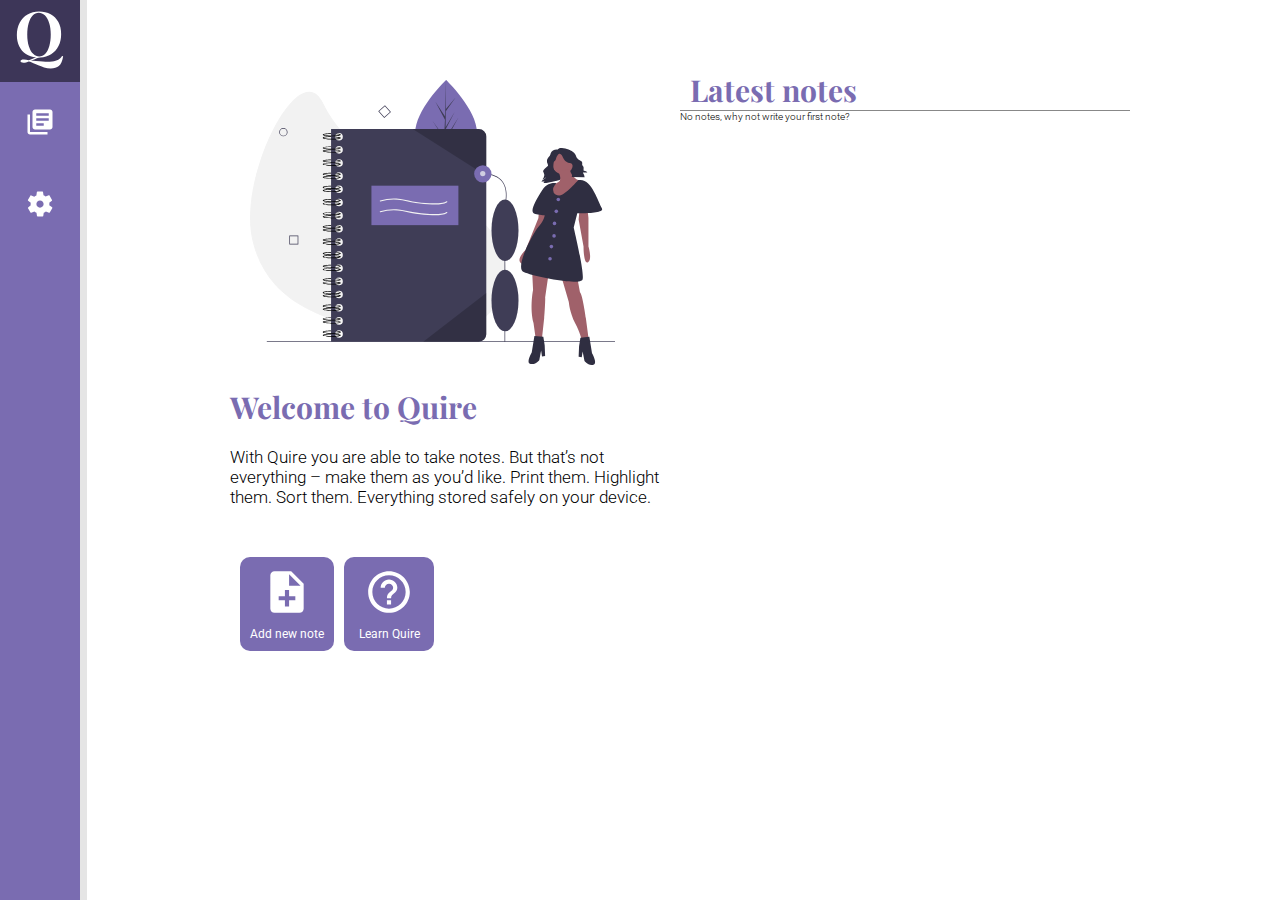
==== commit baf0e765: "added new stylinge to editor settings" ====
--- a/index.html
+++ b/index.html
@@ -16,44 +16,28 @@
     href="https://fonts.googleapis.com/css?family=Playfair+Display:700|Roboto:300,300i,400,400i,700,700i&display=swap"
     rel="stylesheet">
 
-    <!-- IMPORT FONTS -->
-    <link
-      href="https://fonts.googleapis.com/css?family=Playfair+Display:700|Roboto:300,300i,400,400i,700,700i&display=swap"
-      rel="stylesheet">
-
-    <!-- Playfair - HEADER -->
-    <link href="https://fonts.googleapis.com/css?family=Playfair+Display:700&display=swap"
-      rel="stylesheet">
-    <!-- Roboto   - BODY   -->
-    <link href="https://fonts.googleapis.com/css?family=Roboto:300,300i,400,400i,700&display=swap"
-      rel="stylesheet">
-
-    <!--Noto sans  - HEADER -->
-    <link href="https://fonts.googleapis.com/css?family=Noto+Sans:400,700&display=swap"
-      rel="stylesheet">
-    <!--Noto serif - BODY   -->
-    <link href="https://fonts.googleapis.com/css?family=Noto+Serif:400,400i&display=swap"
-      rel="stylesheet">
-
-    <!--Poppins - HEADER -->
-    <link href="https://fonts.googleapis.com/css?family=Poppins:700&display=swap"
-      rel="stylesheet">
-
-    <title>Quire - Home Page</title>
-  </head>
-
-  <body>
-    <nav class="nav">
-      <div class="nav__logo"
-        id="quire-logo">
-        <svg version="1.1"
-          id="quire-symbol"
-          x="0px"
-          y="0px"
-          viewBox="0 0 2000 2000"
-          xml:space="preserve">
-          <g>
-            <path d="M1771.5,1542.9c-23.7,157.3-71.7,265.9-144.1,325.7c-30.6,25-69.3,44.9-115.9,59.5c-46.6,14.6-97.8,21.9-153.5,21.9
+  <!-- Playfair - HEADER -->
+  <link href="https://fonts.googleapis.com/css?family=Playfair+Display:700&display=swap" rel="stylesheet">
+  <!-- Roboto   - BODY   -->
+  <link href="https://fonts.googleapis.com/css?family=Roboto:300,300i,400,400i,700&display=swap" rel="stylesheet">
+
+  <!--Noto sans  - HEADER -->
+  <link href="https://fonts.googleapis.com/css?family=Noto+Sans:400,700&display=swap" rel="stylesheet">
+  <!--Noto serif - BODY   -->
+  <link href="https://fonts.googleapis.com/css?family=Noto+Serif:400,400i&display=swap" rel="stylesheet">
+
+  <!--Poppins - HEADER -->
+  <link href="https://fonts.googleapis.com/css?family=Poppins:700&display=swap" rel="stylesheet">
+
+  <title>Quire - Home Page</title>
+</head>
+
+<body>
+  <nav class="nav">
+    <div class="nav__logo" id="quire-logo">
+      <svg version="1.1" id="quire-symbol" x="0px" y="0px" viewBox="0 0 2000 2000" xml:space="preserve">
+        <g>
+          <path d="M1771.5,1542.9c-23.7,157.3-71.7,265.9-144.1,325.7c-30.6,25-69.3,44.9-115.9,59.5c-46.6,14.6-97.8,21.9-153.5,21.9
        c-75.2,0-149.3-11.8-222.4-35.5c-73.1-23.7-163.2-59.2-270.4-106.5c-26.5-11.1-55.4-23.3-86.7-36.5
        c-31.3-13.2-66.5-27.5-105.4-42.8l-50.1-14.6c-26.5,13.9-55.3,24.7-86.6,32.4c-31.3,7.6-60.9,11.5-88.7,11.5
        c-29.3,0-52.9-4.5-71-13.6c-18.1-9.1-27.1-22.7-27.1-40.7c0-37.6,38.3-56.4,114.8-56.4c51.5,0,104.4,9.7,158.7,29.2
@@ -67,181 +51,6 @@
        c58.5-61.9,103.4-148.6,134.7-259.9c31.3-111.4,47-238.7,47-382.1c0-144.7-17.7-272.1-53.2-382.1s-83.5-194.9-144.1-254.7
        c-60.6-59.9-127.7-89.8-201.5-89.8c-76.6,0-144.1,31-202.5,92.9c-58.5,61.9-103.4,148.6-134.7,260c-31.3,111.4-47,238.7-47,382.1
        C575.1,967.3,592.8,1094.7,628.3,1204.6z" />
-          </g>
-        </svg>
-      </div>
-      <div class="hamburger">
-        <div class="hamburger__inner"></div>
-      </div>
-      <ul class="nav__link-group">
-        <li>
-          <a href="#"><img class="nav__icon"
-              src="assets/icons/stacked-notes.svg"
-              id="nav-note"
-              alt="Show notes" /></a>
-        </li>
-        <li> <a href="#"><img class="nav__icon"
-              src="assets/icons/search.svg"
-              alt="Search notes" /></a>
-        </li>
-        <li> <a href="#"><img class="nav__icon"
-              src="assets/icons/settings.svg"
-              id="nav-settings"
-              alt="View settings" /></a>
-        </li>
-      </ul>
-    </nav>
-    <aside class="sidebar"
-      id="sidebar-notes-2">
-      
-      <ul class="aside__note-list">
-      </ul>
-    </aside>
-    <aside class="sidebar"
-      id="sidebar-notes">
-      <div id="note-search-list">
-        <input type="text"
-        name="search"
-        id="search"
-        placeholder="Search...">
-      </div>
-      <div id="note-list-sidebar">
-
-      </div>
-    </aside>
-    <aside class="sidebar"
-      id="sidebar-settings">
-      <div class="settings">
-        <h3 class="heading-tertiary settings__heading">Settings</h3>
-        <div class="settings__inner">
-          <h4 class="heading-quaternary settings__title">GENERAL</h4>
-          <div class="settings__options">
-            <label class="settings__title-secondary"
-              for="auto-save">Save automatically</label>
-            <label class="switch">
-              <input id="auto-save"
-                type="checkbox"
-                name="auto-save">
-              <span class="slider round"></span>
-            </label>
-          </div>
-        </div>
-        <div class="settings__inner">
-          <h4 class="heading-quaternary settings__title">APPEARANCE</h4>
-          <div class="settings__options">
-            <label class="settings__title-secondary"
-              for="theme">Darkmode</label>
-            <label class="switch">
-              <input id="theme"
-                type="checkbox"
-                name="theme">
-              <span class="slider round"></span>
-            </label>
-          </div>
-        </div>
-        <div class="settings__inner">
-          <h4 class="heading-quaternary settings__title">Font theme</h4>
-          <ul class="settings__font-list"
-            id="font-list">
-            <li id="noto-switch"
-              class="font-list-option">
-              <p class="settings__title-secondary">
-                Noto
-              </p>
-              <span class="span-font-status">Not in use</span>
-            </li>
-            <li id="poppin-switch"
-              class="font-list-option">
-              <p class="settings__title-secondary">
-                Poppins
-              </p>
-              <span class="span-font-status">Not in use</span>
-            </li>
-            <li id="quire-switch"
-              class="font-list-option">
-              <p class="settings__title-secondary">
-                Quire
-              </p>
-              <span class="span-font-status">Not in use</span>
-            </li>
-          </ul>
-        </div>
-      </div>
-    </aside>
-
-    <div id="note-list"></div>
-    <main id="main-page-content">
-      <section class="landing-page">
-        <div class="landing-page__start">
-          <div class="heading-group">
-            <img src="assets/quire-start-illustration.svg"
-              alt="Quire – your personal notebook online"
-              class="landing-page__img-note">
-            <h1 class="heading-primary landing-page__heading--primary">Welcome to Quire</h1>
-          </div>
-          <p class="paragraph-lead landing-page__intro">With Quire you are able to take notes. But that’s not everything
-            – make them as you’d like. Print them. Highlight them.
-            Sort them. Everything stored safely on your device.</p>
-          <div class="landing-page__button-list">
-            <button class="landing-page__button"
-              id="edit-opened-note-button">
-              <img src="assets/icons/edit.svg"
-                id="icon-edit"
-                alt="Edit opened note"
-                class="landing-page__icon">
-              Edit opened note
-            </button>
-            <button class="landing-page__button"
-              id="add-new-note-button">
-              <img src="assets/icons/note_add.svg"
-                alt="Add new note"
-                class="landing-page__icon">
-              Add new note
-            </button>
-            <button class="landing-page__button">
-              <img src="assets/icons/help.svg"
-                alt="Learn how to use Quire"
-                class="landing-page__icon">
-              Learn Quire
-            </button>
-          </div>
-        </div>
-        <div class="landing-page__latest-notes">
-          <h2 class="heading-secondary landing-page__heading">Latest notes</h2>
-          <div id="landing-page__note-list"></div>
-        </div>
-      </section>
-      <section class="editor-section">
-        <input type="text"
-          name="editorTitle"
-          id="editorTitle"
-          class="editor-section__title"
-          placeholder="Untitled"
-          spellcheck="false">
-        <div id="editor-main"
-          class="editor-section__editor">
-          <div id="editor-code"></div>
-          <div class="editor-section__menu">
-            <div class="button-group">
-              <button id="save-btn"
-                class="editor-section__button">Save</button><button id="new-document"
-                class="editor-section__button">New Document</button>
-            </div>
-            <button id="printerButton"
-              class="editor-section__print"><img src="assets/icons/print.svg"
-                class="editor-section__print-icon"
-                alt="Print note" /></button>
-          </div>
-        </div>
-      </section>
-    </main>
-    <template id="edit-note-button">
-    </template>
-    <script src="js/quill.js"></script>
-    <script type="module"
-      src="js/app.js"></script>
-      
-  </body>
         </g>
       </svg>
     </div>
@@ -250,12 +59,10 @@
     </div>
     <ul class="nav__link-group">
       <li>
-        <a href="#"><img class="nav__icon" src="assets/icons/stacked-notes.svg" id="nav-note" alt="Show notes" /></a>
+        <img class="nav__icon" src="assets/icons/stacked-notes.svg" id="nav-note" alt="Show notes" />
       </li>
-      <li> <a href="#"><img class="nav__icon" src="assets/icons/search.svg" alt="Search notes" /></a>
-      </li>
-      <li> <a href="#"><img class="nav__icon" src="assets/icons/settings.svg" id="nav-settings"
-            alt="View settings" /></a>
+
+      <li> <img class="nav__icon" src="assets/icons/settings.svg" id="nav-settings" alt="View settings" />
       </li>
     </ul>
   </nav>
@@ -322,85 +129,103 @@
     </section>
     <section class="editor-section">
       <div class="editor-section__toolbar" id="toolbar-container">
-        <div class="editor-section__toolbar-group">
-          <span class="ql-formats">
-            <select class="ql-header">
-              <option value="1">Heading 1</option>
-              <option value="2">Heading 2</option>
-              <option value="3">Heading 3</option>
-              <option value="4">Heading 4</option>
-              <option value="5">Heading 5</option>
-              <option value="6">Heading 6</option>
-              <option value="">Normal</option>
-            </select>
-          </span>
-          <span class="ql-formats">
-            <button class="ql-bold"></button>
-            <button class="ql-italic"></button>
-            <button class="ql-underline"></button>
-            <button class="ql-strike"></button>
-          </span>
-          <span class="ql-formats">
-            <button class="ql-blockquote"></button>
-            <button class="ql-code-block"></button>
-          </span>
-          <span class="ql-formats">
-            <button type="button" class="ql-list" value="ordered"><svg viewBox="0 0 18 18">
-                <line class="ql-stroke" x1="7" x2="15" y1="4" y2="4"></line>
-                <line class="ql-stroke" x1="7" x2="15" y1="9" y2="9"></line>
-                <line class="ql-stroke" x1="7" x2="15" y1="14" y2="14"></line>
-                <line class="ql-stroke ql-thin" x1="2.5" x2="4.5" y1="5.5" y2="5.5"></line>
-                <path class="ql-fill"
-                  d="M3.5,6A0.5,0.5,0,0,1,3,5.5V3.085l-0.276.138A0.5,0.5,0,0,1,2.053,3c-0.124-.247-0.023-0.324.224-0.447l1-.5A0.5,0.5,0,0,1,4,2.5v3A0.5,0.5,0,0,1,3.5,6Z">
-                </path>
-                <path class="ql-stroke ql-thin"
-                  d="M4.5,10.5h-2c0-.234,1.85-1.076,1.85-2.234A0.959,0.959,0,0,0,2.5,8.156">
-                </path>
-                <path class="ql-stroke ql-thin"
-                  d="M2.5,14.846a0.959,0.959,0,0,0,1.85-.109A0.7,0.7,0,0,0,3.75,14a0.688,0.688,0,0,0,.6-0.736,0.959,0.959,0,0,0-1.85-.109">
-                </path>
-              </svg></button><button type="button" class="ql-list" value="bullet"><svg viewBox="0 0 18 18">
-                <line class="ql-stroke" x1="6" x2="15" y1="4" y2="4"></line>
-                <line class="ql-stroke" x1="6" x2="15" y1="9" y2="9"></line>
-                <line class="ql-stroke" x1="6" x2="15" y1="14" y2="14"></line>
-                <line class="ql-stroke" x1="3" x2="3" y1="4" y2="4"></line>
-                <line class="ql-stroke" x1="3" x2="3" y1="9" y2="9"></line>
-                <line class="ql-stroke" x1="3" x2="3" y1="14" y2="14"></line>
-              </svg></button>
-          </span>
-          <span class="ql-formats">
-            <button class="ql-link"></button>
-            <button class="ql-image"></button>
-            <button class="ql-video"></button>
-          </span>
-          <span class="ql-formats">
-            <button type="button" class="ql-indent" value="-1"><svg viewBox="0 0 18 18">
-                <line class="ql-stroke" x1="3" x2="15" y1="14" y2="14"></line>
-                <line class="ql-stroke" x1="3" x2="15" y1="4" y2="4"></line>
-                <line class="ql-stroke" x1="9" x2="15" y1="9" y2="9"></line>
-                <polyline class="ql-stroke" points="5 7 5 11 3 9 5 7"></polyline>
-              </svg></button><button type="button" class="ql-indent" value="+1"><svg viewBox="0 0 18 18">
-                <line class="ql-stroke" x1="3" x2="15" y1="14" y2="14"></line>
-                <line class="ql-stroke" x1="3" x2="15" y1="4" y2="4"></line>
-                <line class="ql-stroke" x1="9" x2="15" y1="9" y2="9"></line>
-                <polyline class="ql-fill ql-stroke" points="3 7 3 11 5 9 3 7"></polyline>
-              </svg></button>
-          </span>
-        </div>
-        <div class="editor-section__toolbar-group">
+        <div class="editor-section__menu" id="editor-menu-item-show">
+          <img src="assets/icons/text-options.svg" alt="Open text options" class="editor-section__menu-icon">
+        </div>
+        <div class="editor-section__toolbar-group editor-options-menu" id="editor-menu-item-options">
+          <div class="toolbar-group">
+            <span class="ql-formats">
+              <select class="ql-header">
+                <option value="2">Heading</option>
+                <option value="3">Subheading</option>
+                <option value="4">Small Subheading</option>
+                <option value="">Normal</option>
+              </select>
+            </span>
+            <span class="ql-formats">
+              <button class="ql-bold"></button>
+              <button class="ql-italic"></button>
+              <button class="ql-underline"></button>
+              <button class="ql-strike"></button>
+            </span>
+          </div>
+          <div class="toolbar-group">
+            <span class="ql-formats">
+              <button type="button" class="ql-list" value="ordered">
+                <svg viewBox="0 0 18 18">
+                  <line class="ql-stroke" x1="7" x2="15" y1="4" y2="4"></line>
+                  <line class="ql-stroke" x1="7" x2="15" y1="9" y2="9"></line>
+                  <line class="ql-stroke" x1="7" x2="15" y1="14" y2="14"></line>
+                  <line class="ql-stroke ql-thin" x1="2.5" x2="4.5" y1="5.5" y2="5.5"></line>
+                  <path class="ql-fill"
+                    d="M3.5,6A0.5,0.5,0,0,1,3,5.5V3.085l-0.276.138A0.5,0.5,0,0,1,2.053,3c-0.124-.247-0.023-0.324.224-0.447l1-.5A0.5,0.5,0,0,1,4,2.5v3A0.5,0.5,0,0,1,3.5,6Z">
+                  </path>
+                  <path class="ql-stroke ql-thin"
+                    d="M4.5,10.5h-2c0-.234,1.85-1.076,1.85-2.234A0.959,0.959,0,0,0,2.5,8.156">
+                  </path>
+                  <path class="ql-stroke ql-thin"
+                    d="M2.5,14.846a0.959,0.959,0,0,0,1.85-.109A0.7,0.7,0,0,0,3.75,14a0.688,0.688,0,0,0,.6-0.736,0.959,0.959,0,0,0-1.85-.109">
+                  </path>
+                </svg>
+              </button>
+              <button type="button" class="ql-list" value="bullet">
+                <svg viewBox="0 0 18 18">
+                  <line class="ql-stroke" x1="6" x2="15" y1="4" y2="4"></line>
+                  <line class="ql-stroke" x1="6" x2="15" y1="9" y2="9"></line>
+                  <line class="ql-stroke" x1="6" x2="15" y1="14" y2="14"></line>
+                  <line class="ql-stroke" x1="3" x2="3" y1="4" y2="4"></line>
+                  <line class="ql-stroke" x1="3" x2="3" y1="9" y2="9"></line>
+                  <line class="ql-stroke" x1="3" x2="3" y1="14" y2="14"></line>
+                </svg>
+              </button>
+            </span>
+            <span class="ql-formats">
+              <button type="button" class="ql-indent" value="-1">
+                <svg viewBox="0 0 18 18">
+                  <line class="ql-stroke" x1="3" x2="15" y1="14" y2="14"></line>
+                  <line class="ql-stroke" x1="3" x2="15" y1="4" y2="4"></line>
+                  <line class="ql-stroke" x1="9" x2="15" y1="9" y2="9"></line>
+                  <polyline class="ql-stroke" points="5 7 5 11 3 9 5 7"></polyline>
+                </svg>
+              </button>
+              <button type="button" class="ql-indent" value="+1">
+                <svg viewBox="0 0 18 18">
+                  <line class="ql-stroke" x1="3" x2="15" y1="14" y2="14"></line>
+                  <line class="ql-stroke" x1="3" x2="15" y1="4" y2="4"></line>
+                  <line class="ql-stroke" x1="9" x2="15" y1="9" y2="9"></line>
+                  <polyline class="ql-fill ql-stroke" points="3 7 3 11 5 9 3 7"></polyline>
+                </svg>
+              </button>
+            </span>
+            <span class="ql-formats">
+              <button class="ql-blockquote"></button>
+              <button class="ql-code-block"></button>
+            </span>
+            <span class="ql-formats">
+              <button class="ql-link"></button>
+              <button class="ql-image"></button>
+              <button class="ql-video"></button>
+            </span>
+          </div>
+        </div>
+        <div class="editor-section__toolbar-group" id="editor-menu-item-save">
           <button id="printerButton" class="editor-section__button">
             <svg class="editor-section__toolbar-icon" viewBox="0 0 24 24">
               <path d="M19,8H5c-1.7,0-3,1.3-3,3v6h4v4h12v-4h4v-6C22,9.3,20.7,8,19,8z M16,19H8v-5h8V19z M19,12c-0.5,0-1-0.4-1-1s0.5-1,1-1
                       	s1,0.4,1,1S19.5,12,19,12z M18,3H6v4h12V3z" />
             </svg>
           </button>
-
           <button id="save-btn" class="editor-section__button">
             <svg class="editor-section__toolbar-icon" viewBox="0 0 24 24">
               <path d="M17,3H5C3.9,3,3,3.9,3,5v14c0,1.1,0.9,2,2,2h14c1.1,0,2-0.9,2-2V7L17,3z M12,19c-1.7,0-3-1.3-3-3s1.3-3,3-3s3,1.3,3,3
             	S13.7,19,12,19z M15,9H5V5h10V9z" />
             </svg>
-
+          </button>
+          <button id="new-document" class="editor-section__button">
+            <svg class="editor-section__toolbar-icon" viewBox="0 0 24 24">
+              <path d="M14,2H6C4.9,2,4,2.9,4,4l0,16c0,1.1,0.9,2,2,2h12c1.1,0,2-0.9,2-2V8L14,2z M16,16h-3v3h-2v-3H8v-2h3v-3h2v3h3V16z M13,9V3.5
+            	L18.5,9H13z" />
+            </svg>
           </button>
         </div>
       </div>
@@ -408,11 +233,6 @@
         spellcheck="false">
       <div id="editor-main" class="editor-section__editor">
         <div id="editor-code"></div>
-        <div class="editor-section__menu">
-          <!-- <div class="button-group">
-            <button id="new-document" class="editor-section__button">New Document</button>
-          </div> -->
-        </div>
       </div>
       <div class="saved-notification" id="saved-notification">
         <p class="saved-notification__text">Saved</p><span class="saved-notification__checkmark"></span>
@@ -422,16 +242,10 @@
       </button>
     </section>
   </main>
-  <template id="edit-note-button">
-  </template>
-  <footer>
-    <div id="quire-footer">
-      <h1>&nbsp;</h1>
-      <h1>&nbsp;</h1>
-    </div>
+  <footer id="quire-footer">
   </footer>
   <script src="js/quill.js"></script>
   <script type="module" src="js/app.js"></script>
 </body>
 
-</html>
+</html>--- a/css/style.css
+++ b/css/style.css
@@ -13,7 +13,6 @@
 }
 
 .theme-light {
-  --color-list:#fff;
   --color-primary: #fff;
   --color-secondary: var(--light-grey);
   --color-accent: var(--light-grey);
@@ -22,7 +21,6 @@
 }
 
 .theme-dark {
-  --color-list:var(--grey);
   --color-primary: var(--black);
   --color-secondary: rgb(var(--dark-grey));
   --color-accent: var(--grey);
@@ -68,26 +66,7 @@
 
   color: rgba(var(--primary-purple));
 }
-.heading-tertiary{
-  font-weight: 400;
-  font-size: 2rem;
-  color: var(--font-color);
-}
-.heading-quaternary{
- color: var(--font-color);
-  padding-bottom: .5rem;
-    font-weight: normal;
-    font-size: 1.2rem;
-    text-transform: uppercase;
-}
-.paragraph{
-  font-size: 1.3rem;
-}
-.paragraph-date{
-  font-size: 1.2rem;
-  margin-bottom: 1rem;
-  color: var(--dark-grey)
-}
+
 .paragraph-lead {
   font-family: inherit;
   font-size: 1.7rem;
@@ -223,16 +202,20 @@
 }
 
 .editor-section__menu {
-  border: 0;
-  border-top: none;
-  display: flex;
-  flex-direction: row;
-  justify-content: space-between;
+  display: none;
 }
 
 .editor-section__button {
   -webkit-appearance: none;
 }
+
+ .editor-options-menu {
+      order: 2;
+      width: 100%;
+      display: flex;
+      flex-direction: row; 
+    }
+
 
 
 .font-option {
@@ -251,10 +234,13 @@
 }
 
 .font-option ul {
-  
-}
-
-.font-option ul li
+  list-style: none;
+}
+
+.font-option ul li:not(:last-child) {
+  border-bottom: 0.2rem solid gainsboro;
+  margin-left: 1rem;
+}
 
 .font-option ul li {
   padding: 1rem;
@@ -263,7 +249,11 @@
   margin-left: 1rem;
 }
 
-
+.span-font-status {
+  position: absolute;
+  right: 0;
+  cursor: pointer;
+}
 
 
 .editor-section__toolbar-icon {
@@ -319,16 +309,6 @@
   transform: rotate(-45deg);
 }
 
-
-
-
-@keyframes saved {
-  0%    {opacity: 0;}
-  20%   {opacity: 1;}
-  90%   {opacity: 1;}
-  100%  {opacity: 0;}
-}
-
 /* ------------- EDITOR SECTION END -------------*/
 
 
@@ -343,56 +323,12 @@
 
 /* ------------- SETTINGS DESIGN -------------*/
 
-.settings__inner {
-  margin-bottom: 4rem;
-
-}
-.settings__title{
-  margin-left: 3rem;
-}
-.settings__font-list{
-  background-color: var(--color-list);
-  padding: 1rem 3rem;
-  list-style: none;
-}
-.settings__options{
-  background-color: var(--color-list);
-  padding: 1rem 3rem;
-  display: flex;
-  flex-direction: row;
-  justify-content: space-between;
-}
-.settings__title-secondary{
-  font-size: 1.6rem;
-}
-.settings__heading{
-  padding: 4rem 3rem;
-  font-size: 2rem;
-}
-
-.font-list-option {
-  padding: 1rem 0;
-  display: flex;
-  flex-direction: row;
-  justify-content: space-between;
-  cursor: pointer;
-}
-
-.font-list-option:not(:last-child) {
-  border-bottom: 1px solid var(--black)
-}
-.span-font-status{
-  font-size: 1.6rem;
-}
 .switch {
   margin-left: 2rem;
   position: relative;
-  display: block;
+  display: inline-block;
   width: 3rem;
   height: 1.7rem;
-}
-.switch:nth-of-type(3){
- margin-top:2rem;
 }
 
 .checkbox-label {
@@ -404,7 +340,6 @@
   width: 0;
   height: 0;
 }
-
 
 .slider {
   position: absolute;
@@ -414,7 +349,7 @@
   right: 0;
   bottom: 0;
   width:4rem;
-  background-color: rgb(var(--dark-grey));
+  background-color: #ccc;
   -webkit-transition: .4s;
   transition: .4s;
 }
@@ -422,29 +357,27 @@
 .slider::before {
   position: absolute;
   content: "";
-     height: 1.3rem;
-    width: 1.3rem;
-    left: 0.15rem;
-    bottom: 0.2rem;
-  background-color: #fff;
+  height: 2.3rem;
+  width: 2.3rem;
+  left: -0.3rem;
+  bottom: -.3rem;
+  background-color: rgb(var(--secondary-purple));
   -webkit-transition: .4s;
   transition: .4s;
 }
+
 input:checked+.slider {
-  background-color: var(--dark-grey);
-}
-input:checked+.slider{
-  background-color: var(--green);
+  background-color: rgb(var(--primary-purple));
 }
 
 input:focus+.slider {
-  box-shadow: 0 0 0px var(--primary-purple);
+  box-shadow: 0 0 1px rgb(var(--primary-purple));
 }
 
 input:checked+.slider:before {
-  -webkit-transform: translateX(2.3rem);
-  -ms-transform: translateX(2.3rem);
-  transform: translateX(2.3rem);
+  -webkit-transform: translateX(2.4rem);
+  -ms-transform: translateX(2.4rem);
+  transform: translateX(2.4rem);
 }
 
 .slider.round {
@@ -455,81 +388,18 @@
   border-radius: 50%;
 }
 
-
-@media screen and (max-width:768px) {
-  #sidebar-settings{
-    padding: 0;
-  }
-  #sidebar-notes{  
-  padding:0;
-}
-}
-
 /* ------------- NAVBAR DESIGN ENDS -------------*/
 
-/* ------------- MODAL DESIGN ENDS -------------*/
-
-.modal {
-  display: none;
-  position: fixed;
-  z-index: 1;
-  left: 0;
-  top: 0;
-  width: 100%;
-  height: 100%;
-  overflow: auto;
-  background-color: rgb(0, 0, 0);
-  background-color: rgba(0, 0, 0, 0.4);
-}
-
-.modal-content {
-  background-color: var(--light-grey);
-  margin: auto;
-  color: var(--black);
-  padding: 2rem; 
-  height: 100%;
-  margin-left: 8rem;
-  width: 25rem;
-}
-.modal-content h1{
-  font-size: 2.5rem;
-}
-
-.close {
-  color: #aaaaaa;
-  float: right;
-  font-size: 28px;
-  font-weight: bold;
-}
-
-.close:hover,
-.close:focus {
-  color: var(--black);
-  text-decoration: none;
-  cursor: pointer;
-}
-#note-list div{
-  padding: 20px;
-}
-#note-list div h3{
-  font-size: 30px;
-}
-#note-list div p{
-  font-size: 15px;
-}
-
-/* ------------- MODAL DESIGN ENDS -------------*/
-
 /* ------------- Notes Navigation Design -------------*/
 
 .sidebar { 
-  background-color: var(--light-grey);
+  background-color: var(--color-secondary);
   width: 0;
   height: 100vh;
   margin-left: 8rem;
   position: fixed;
   z-index: 4;
-  overflow: overlay;
+  overflow: hidden scroll;
   overflow-wrap: break-word;
   opacity: 0;
   box-shadow: .7rem 0 0 0 rgba(0,0,0,.1);
@@ -542,13 +412,6 @@
   transition: all .3s ease;
 }
 
-#sidebar-notes-2 {
-  display: none;
-  width: 30rem;
-  opacity: 1;
-  z-index: 3;
-}
-
 .sidebar::-webkit-scrollbar {
   width: 1rem;
 }
@@ -569,34 +432,13 @@
 }
 
 .aside__note-list li {
-  display: flex;
-  flex-direction: row;
   padding: 2rem;
   height: auto;
   cursor: pointer;
-  background-color: var(--light-grey);
-  border-bottom: 1px solid var(--black);
-  width: 100%;
-}
-.aside__note-list li section:first-child{
-  width:80%;
-}
-.aside__note-list li .section-right{
-  width:10%;
-  display: flex;
-  flex-direction: column;
-  align-self: center;
-}
-
-.aside__note-list li section{
-  height: 100%;
-}
-.aside__note-list li .section-right div{
-  display: flex;
-  flex-direction: row;
-  justify-content: space-between;
-
-}
+  background-color: #fff;
+  border-bottom: .1rem solid var(--black);
+}
+
 .aside__note-list li {
   background-color: var(--color-secondary)
 }
@@ -605,6 +447,9 @@
   font-size: 2rem;
 }
 
+.aside__note-list p {
+  font-size: 1.45rem;
+}
 
 .preview-highlight {
   background-color: lime;
@@ -615,13 +460,21 @@
 }
 
 .aside__note-list li:hover {
-  background-color: var(--color-list);
-}
-
-
-.aside__note-list li section h2{
-font-size: 3.3rem;
-font-weight: normal;
+  background-color: var(--color-accent);
+}
+
+.sidebar h3 {
+  font-size: 3rem;
+  text-align: center;
+  font-weight: bold;
+}
+
+.aside__settings-list li {
+  font-size: 2rem;
+}
+
+.aside__note-list li h3 {
+  font-weight: bold;
 }
 
 .aside__note-list li:after {
@@ -638,120 +491,25 @@
   position: absolute;
   border: .1rem solid var(--black);
   right: 0;
-  margin-right: 1.5rem;
-  background-color: transparent;
-  font-size: 2.5rem;
-  width: 2.6rem;
+  margin-right: 2.5rem;
+  font-size: 1.5rem;
+  width: 2rem;
+  height: 2rem;
+  border-radius: 50%;
   transform: translateX(0);
   -ms-transform: translateX(0);
   -webkit-transform: translateX(0);
   transition: all 0.5s ease;
 }
 
-.group-button-show-inner{
-  transform: translateX(-14rem);
-  -ms-transform: translateX(-14rem);
-  -webkit-transform: translateX(-14rem);
+.group-button-show {
+  transform: translateX(-12rem);
+  -ms-transform: translateX(-12rem);
+  -webkit-transform: translateX(-12rem);
   transition: all 0.5s ease;
 }
-.group-button-menue{
-transform: translateX(-16rem);
-  -ms-transform: translateX(-16rem);
-  -webkit-transform: translateX(-16rem);
-  transition: all 0.5s ease;
-}
-.group-button-show {
-  transform: translateX(-8rem);
-  -ms-transform: translateX(-8rem);
-  -webkit-transform: translateX(-8rem);
-  transition: all 0.5s ease;
-}
-.group-button-show-section{
-  transform: translateX(-22rem);
-  -ms-transform: translateX(-22rem);
-  -webkit-transform: translateX(-22rem);
-  transition: all 0.5s ease;
-}
-
-
-.group-button-show div{
-   transition: all 0.5s ease;
-}
-
-.note-container{
-  display: flex;
-  flex-direction: row;
-  justify-content: space-between;
-  overflow: auto;
-  width: 30rem;
-}
-
-.note-container:hover{
-  background-color:#fff;
-}
-.note-container__inner{
-  width: 24rem;
-  margin:0 3rem;
-  padding: 2rem 0;
-  border-bottom: 1px solid black;
-  display: flex;
-  flex-direction: row;
-  justify-content: space-between;
-  flex-grow: 1;
-  flex-shrink: 0;
-  transition: all 0.5s ease;
-}
-
-.note-container__inner:hover {
-  border-bottom: none;
-}
-
-.note-container__text-content{
-  display: flex;
-  cursor: pointer;
-  flex-direction: column;
-}
-
-.note-container__drag-indicator{
-  align-self: center;
-  padding-left: 2rem;
-  height: fit-content;
-}
-
-.note-container__drag-indicator img{
-  height: 2rem;
-  cursor: pointer;
-}
-
-.note-container__menue{
-  width: 30rem;
-  display: flex;
-  flex-direction: row;
-  flex-grow: 1;
-  flex-shrink: 0;
-  margin: 2rem;
-  transition: all 0.5s ease;
-}
-.note-container__menue-item{
-      display: flex;
-    justify-content: center;
-    align-items: center;
-  border-left: 1px solid black;
-}
-.note-container__icon{
-  height: 3rem;
-  margin: 0 2rem;
-  transition: all 0.5s ease;
-  cursor: pointer;
-}
-@media only screen and (max-width:768px){
-.note-container{
-  width: 100%;
-}
-.note-container__inner{
-  width: 90vw;
-}
-}
+
+
 /* ------------- Notes Navigation Design Ends -------------*/
 
 /* ------------- Search Input Field Design -------------*/
@@ -932,7 +690,9 @@
 }
 
 .notes__title {
-  
+  font-weight: 400;
+  font-size: 2rem;
+  color: var(--font-color);
   margin-bottom: .2rem;
 }
 
@@ -950,7 +710,7 @@
 
 .notes__lastChanged {
   font-size: 1.3rem;
-  color: var(--font-color);
+  color: rgb(var(--dark-grey));
   margin-bottom: 1rem;
 }
 
--- a/css/mobile-style.css
+++ b/css/mobile-style.css
@@ -0,0 +1,189 @@
+@media only screen and (max-width: 768px) {
+  .button__edit {
+  height: 6rem;
+  width: 6rem;
+  padding: 1.5rem;
+  bottom: 8rem;
+  right: 2rem;
+  background-color: rgb(var(--primary-purple));
+  border: none;
+  border-radius: 4rem;
+}
+
+  .editor-section {
+    margin: 0rem;
+  }
+
+  body {
+    overflow-x: hidden;
+  }
+
+  #quire-footer {
+    display: flex;
+    height: 10rem;
+  }
+
+  .editor-section__toolbar {
+    border: 0 !important;
+    box-shadow: 0 .3rem 0 0 rgba(var(--dark-grey), .1);
+    top: 0;
+    position: fixed;
+    z-index: 5;
+    background-color: var(--color-accent);
+    padding: 1rem 2rem !important;
+    display: flex;
+    flex-direction: row;
+    justify-content: space-between;
+    flex-wrap: wrap;
+  }
+  
+.editor-section__menu {
+  display: flex;
+  align-items: center;
+}
+
+.editor-section__menu-icon {
+  display: block;
+  width: 3rem;
+  margin-right: .5rem;
+  cursor: pointer;
+}
+
+.editor-section__menu::after {
+  content: '';
+
+  width: .7rem;
+  height: .7rem;
+
+  border-bottom: 2px solid var(--black);
+  border-left: 2px solid var(--black);
+
+  transform: rotate(-45deg);
+}
+
+.editor-section__menu-opened::after {
+    transform: rotate(135deg);
+}
+
+.editor-section__button {
+    height: 2.5rem !important;
+    width: 2.5rem !important;
+    padding: 0 !important;
+
+}
+
+  .editor-section__toolbar-group:first-child::-webkit-scrollbar {
+    display: none;
+  }
+
+  .editor-section__title {
+    color: var(--font-color);
+    background-color: var(--color-primary);
+    margin: 12rem 1rem 1rem 2rem;
+    -webkit-appearance: none;
+    border: 2px solid var(--color-primary);
+  }
+
+  .editor-section__title:focus {
+    outline: none;
+    border: 2px solid rgb(var(--primary-purple));
+  }
+
+  .editor-section__editor {
+    margin: 1rem;
+  }
+
+  /* .ql-snow .ql-formats {
+    display: flex !important;
+  } */
+
+  #editor-menu-item-show {
+      order: 1;
+  }
+
+  .editor-options-menu {
+      order: 3;
+      width: 100%;
+      height: 0;
+      opacity: 0;
+      display: none;
+  }
+
+  .editor-options-menu-show {
+      height: auto;
+      opacity: 1;
+      display: flex;
+      flex-direction: column;
+  }
+
+  .toolbar-group {
+      margin: .5rem 0;
+      display: flex;
+      justify-content: space-evenly;
+  }
+
+  #editor-menu-item-save {
+      order: 2;
+      width: 50%;
+  }
+
+  .sidebar {
+    /* position: relative; */
+    bottom: 0.75rem;
+    width: 100%;
+    height: 0;
+    max-height: 99vh;
+    margin-left: 0;
+    opacity: 0;
+    box-shadow: 0 .5rem #000;
+    transition: height .3s ease, opacity .3s ease;
+  }
+  
+  .sidebar-show {
+    height: 100vh;
+    opacity: 1;
+    transition: all .3s ease;
+  }
+
+  #main-page-content {
+    margin-top: 2rem;
+    margin-left: 0;
+  }
+
+  .landing-page {
+    display: flex;
+    flex-direction: column;
+    flex-wrap: wrap;
+    margin: 0 1rem;
+    padding: 0 0;
+    height: auto;
+  }
+
+  .landing-page__heading {
+    font-family: 'Playfair Display', serif;
+    font-size: 3rem;
+
+  color: rgb(var(--primary-purple));
+  border-bottom: 1px solid var(--grey);
+
+    padding-left: 1rem;
+  }
+
+  .landing-page__start {
+    width: 100%;
+    height: 50%;
+    padding-right: 0;
+    padding-bottom: 5rem;
+    display: flex;
+    flex-direction: column;
+    justify-content: space-between;
+  }
+
+  .landing-page__latest-notes {
+    width: 100%;
+    height: 100%;
+    padding-left: 0;
+    padding-top: 10rem;
+  }
+
+}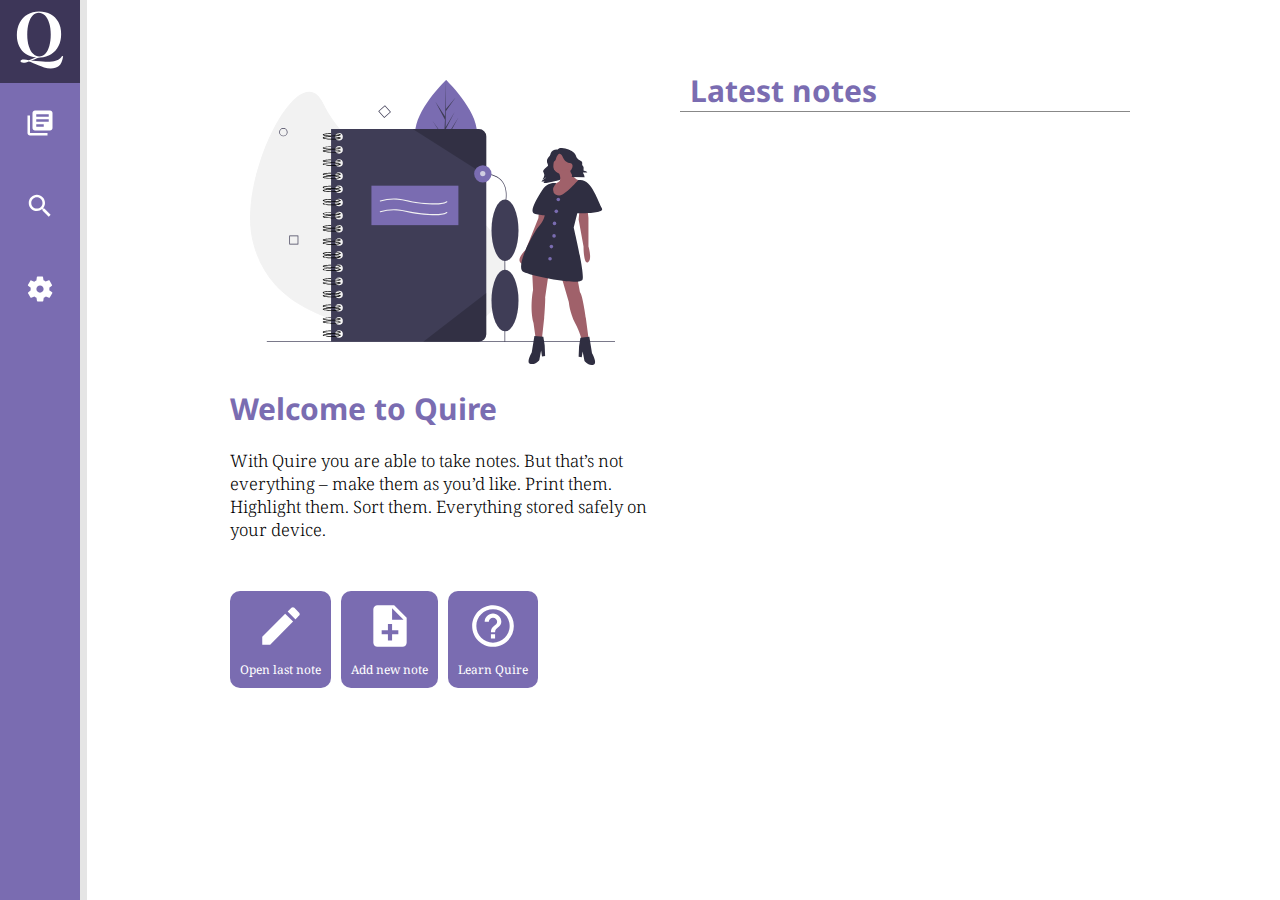
==== commit bad0922e: "Added Top menue" ====
--- a/index.html
+++ b/index.html
@@ -1,43 +1,66 @@
 <!DOCTYPE html>
 <html lang="en">
 
-<head>
-  <meta charset="UTF-8">
-  <meta name="viewport" content="width=device-width, initial-scale=1.0">
-  <meta http-equiv="X-UA-Compatible" content="ie=edge">
-  <link rel="stylesheet" href="https://cdn.quilljs.com/1.3.6/quill.snow.css">
-  <link rel="stylesheet" href="css/navbar.css">
-  <link rel="stylesheet" href="css/style.css">
-  <link rel="stylesheet" href="css/mobile-style.css">
-  <link href="//netdna.bootstrapcdn.com/font-awesome/4.0.3/css/font-awesome.css" rel="stylesheet">
-
-  <!-- IMPORT FONTS -->
-  <link
-    href="https://fonts.googleapis.com/css?family=Playfair+Display:700|Roboto:300,300i,400,400i,700,700i&display=swap"
-    rel="stylesheet">
-
-  <!-- Playfair - HEADER -->
-  <link href="https://fonts.googleapis.com/css?family=Playfair+Display:700&display=swap" rel="stylesheet">
-  <!-- Roboto   - BODY   -->
-  <link href="https://fonts.googleapis.com/css?family=Roboto:300,300i,400,400i,700&display=swap" rel="stylesheet">
-
-  <!--Noto sans  - HEADER -->
-  <link href="https://fonts.googleapis.com/css?family=Noto+Sans:400,700&display=swap" rel="stylesheet">
-  <!--Noto serif - BODY   -->
-  <link href="https://fonts.googleapis.com/css?family=Noto+Serif:400,400i&display=swap" rel="stylesheet">
-
-  <!--Poppins - HEADER -->
-  <link href="https://fonts.googleapis.com/css?family=Poppins:700&display=swap" rel="stylesheet">
-
-  <title>Quire - Home Page</title>
-</head>
-
-<body>
-  <nav class="nav">
-    <div class="nav__logo" id="quire-logo">
-      <svg version="1.1" id="quire-symbol" x="0px" y="0px" viewBox="0 0 2000 2000" xml:space="preserve">
-        <g>
-          <path d="M1771.5,1542.9c-23.7,157.3-71.7,265.9-144.1,325.7c-30.6,25-69.3,44.9-115.9,59.5c-46.6,14.6-97.8,21.9-153.5,21.9
+  <head>
+    <meta charset="UTF-8">
+    <meta name="viewport"
+      content="width=device-width, initial-scale=1.0">
+    <meta http-equiv="X-UA-Compatible"
+      content="ie=edge">
+    <link rel="stylesheet"
+      href="https://cdn.quilljs.com/1.3.6/quill.snow.css">
+    <link rel="stylesheet"
+      href="css/navbar.css">
+    <link rel="stylesheet"
+      href="css/style.css">
+    <link rel="stylesheet"
+      href="css/mobile-style.css">
+    <link href="//netdna.bootstrapcdn.com/font-awesome/4.0.3/css/font-awesome.css"
+      rel="stylesheet">
+
+    <!-- IMPORT FONTS -->
+    <link
+      href="https://fonts.googleapis.com/css?family=Playfair+Display:700|Roboto:300,300i,400,400i,700,700i&display=swap"
+      rel="stylesheet">
+
+    <!-- IMPORT FONTS -->
+    <link
+      href="https://fonts.googleapis.com/css?family=Playfair+Display:700|Roboto:300,300i,400,400i,700,700i&display=swap"
+      rel="stylesheet">
+
+    <!-- Playfair - HEADER -->
+    <link href="https://fonts.googleapis.com/css?family=Playfair+Display:700&display=swap"
+      rel="stylesheet">
+    <!-- Roboto   - BODY   -->
+    <link href="https://fonts.googleapis.com/css?family=Roboto:300,300i,400,400i,700&display=swap"
+      rel="stylesheet">
+
+    <!--Noto sans  - HEADER -->
+    <link href="https://fonts.googleapis.com/css?family=Noto+Sans:400,700&display=swap"
+      rel="stylesheet">
+    <!--Noto serif - BODY   -->
+    <link href="https://fonts.googleapis.com/css?family=Noto+Serif:400,400i&display=swap"
+      rel="stylesheet">
+
+    <!--Poppins - HEADER -->
+    <link href="https://fonts.googleapis.com/css?family=Poppins:700&display=swap"
+      rel="stylesheet">
+
+    <title>Quire - Home Page</title>
+  </head>
+
+  <body>
+    <nav class="nav">
+      <div class="nav__logo"
+        id="quire-logo">
+        <svg version="1.1"
+          id="quire-symbol"
+          x="0px"
+          y="0px"
+          viewBox="0 0 2000 2000"
+          xml:space="preserve">
+          <g>
+            <path d="M1771.5,1542.9c-23.7,157.3-71.7,265.9-144.1,325.7c-30.6,25-69.3,44.9-115.9,59.5c-46.6,14.6-97.8,21.9-153.5,21.9
        c-75.2,0-149.3-11.8-222.4-35.5c-73.1-23.7-163.2-59.2-270.4-106.5c-26.5-11.1-55.4-23.3-86.7-36.5
        c-31.3-13.2-66.5-27.5-105.4-42.8l-50.1-14.6c-26.5,13.9-55.3,24.7-86.6,32.4c-31.3,7.6-60.9,11.5-88.7,11.5
        c-29.3,0-52.9-4.5-71-13.6c-18.1-9.1-27.1-22.7-27.1-40.7c0-37.6,38.3-56.4,114.8-56.4c51.5,0,104.4,9.7,158.7,29.2
@@ -51,94 +74,160 @@
        c58.5-61.9,103.4-148.6,134.7-259.9c31.3-111.4,47-238.7,47-382.1c0-144.7-17.7-272.1-53.2-382.1s-83.5-194.9-144.1-254.7
        c-60.6-59.9-127.7-89.8-201.5-89.8c-76.6,0-144.1,31-202.5,92.9c-58.5,61.9-103.4,148.6-134.7,260c-31.3,111.4-47,238.7-47,382.1
        C575.1,967.3,592.8,1094.7,628.3,1204.6z" />
-        </g>
-      </svg>
-    </div>
-    <div class="hamburger">
-      <div class="hamburger__inner"></div>
-    </div>
-    <ul class="nav__link-group">
-      <li>
-        <img class="nav__icon" src="assets/icons/stacked-notes.svg" id="nav-note" alt="Show notes" />
-      </li>
-
-      <li> <img class="nav__icon" src="assets/icons/settings.svg" id="nav-settings" alt="View settings" />
-      </li>
-    </ul>
-  </nav>
-  <aside class="sidebar" id="sidebar-notes">
-    <input type="text" name="search" id="search" placeholder="Search...">
-    <ul class="aside__note-list">
-    </ul>
-  </aside>
-  <aside class="sidebar" id="sidebar-settings">
-    <ul class="aside__settings-list">
-      <h3>SETTINGS</h3><br><br>
-      <label class="switch">
-        <input type="checkbox" name="auto-save">
-        <span class="slider round"></span>
-      </label>
-      <label for="auto-save" class="checkbox-label">Auto-save</label>
-      <br>
-      <br>
-      <label class="switch">
-        <input type="checkbox" name="theme">
-        <span class="slider round"></span>
-      </label>
-      <label for="theme" class="checkbox-label">Change Theme</label>
-      <label class="font-option">
-        <p>FONT THEME</p>
-        <ul id="font-list">
-          <li>Noto <span id="noto-switch" class="span-font-status">Not in use</span></li>
-          <li>Poppins <span id="poppin-switch" class="span-font-status">Not in use</span></li>
-          <li>Quire <span id="quire-switch" class="span-font-status">Not in use</span></li>
-        </ul>
-      </label>
-    </ul>
-  </aside>
-  <main id="main-page-content">
-    <section class="landing-page">
-      <div class="landing-page__start">
-        <div class="heading-group">
-          <img src="assets/quire-start-illustration.svg" alt="Quire – your personal notebook online"
-            class="landing-page__img-note">
-          <h1 class="heading-primary landing-page__heading--primary">Welcome to Quire</h1>
-        </div>
-        <p class="paragraph-lead landing-page__intro">With Quire you are able to take notes. But that’s not everything –
-          make them as you’d like. Print them. Highlight them.
-          Sort them. Everything stored safely on your device.</p>
-        <div class="landing-page__button-list">
-          <button class="landing-page__button" id="edit-opened-note-button">
-            <img src="assets/icons/edit.svg" id="icon-edit" alt="Edit opened note" class="landing-page__icon">
-            Open last note
-          </button>
-          <button class="landing-page__button" id="add-new-note-button">
-            <img src="assets/icons/note_add.svg" alt="Add new note" class="landing-page__icon">
-            Add new note
-          </button>
-          <button class="landing-page__button">
-            <img src="assets/icons/help.svg" alt="Learn how to use Quire" class="landing-page__icon">
-            Learn Quire
-          </button>
-        </div>
-      </div>
-      <div class="landing-page__latest-notes">
-        <h2 class="heading-secondary landing-page__heading">Latest notes</h2>
-        <div id="landing-page__note-list"></div>
-      </div>
-    </section>
-    <section class="editor-section">
-      <div class="editor-section__toolbar" id="toolbar-container">
-        <div class="editor-section__menu" id="editor-menu-item-show">
-          <img src="assets/icons/text-options.svg" alt="Open text options" class="editor-section__menu-icon">
-        </div>
-        <div class="editor-section__toolbar-group editor-options-menu" id="editor-menu-item-options">
-          <div class="toolbar-group">
+          </g>
+        </svg>
+      </div>
+      <ul class="nav__link-group">
+        <li>
+          <a href="#"><img class="nav__icon"
+              src="assets/icons/stacked-notes.svg"
+              id="nav-note"
+              alt="Show notes" /></a>
+        </li>
+        <li> <a href="#"><img class="nav__icon"
+              src="assets/icons/search.svg"
+              alt="Search notes" /></a>
+        </li>
+        <li> <a href="#"><img class="nav__icon"
+              src="assets/icons/settings.svg"
+              id="nav-settings"
+              alt="View settings" /></a>
+        </li>
+      </ul>
+    </nav>
+    <aside class="sidebar"
+      id="sidebar-notes">
+      <div id="note-search-list">
+        <input type="text"
+          name="search"
+          id="search"
+          placeholder="Search...">
+      </div>
+      <div class="note-top-menue">
+        <div class="menue-item">
+          <img class="favorite-top-icon menue-icon" src="assets/icons/star-filled.svg" alt="Sort by favorite notes">
+        </div>
+        <div class="menue-item">
+          <img class="sort-top-icon menue-icon" src="assets/icons/sort.svg" alt="Sort notes">
+        </div>
+      </div>
+      <div id="note-list-sidebar">
+
+      </div>
+    </aside>
+    <aside class="sidebar"
+      id="sidebar-settings">
+      <div class="settings">
+        <h3 class="heading-tertiary settings__heading">Settings</h3>
+        <div class="settings__inner">
+          <h4 class="heading-quaternary settings__title">GENERAL</h4>
+          <div class="settings__options">
+            <label class="settings__title-secondary"
+              for="auto-save">Save automatically</label>
+            <label class="switch">
+              <input id="auto-save"
+                type="checkbox"
+                name="auto-save">
+              <span class="slider round"></span>
+            </label>
+          </div>
+        </div>
+        <div class="settings__inner">
+          <h4 class="heading-quaternary settings__title">APPEARANCE</h4>
+          <div class="settings__options">
+            <label class="settings__title-secondary"
+              for="theme">Darkmode</label>
+            <label class="switch">
+              <input id="theme"
+                type="checkbox"
+                name="theme">
+              <span class="slider round"></span>
+            </label>
+          </div>
+        </div>
+        <div class="settings__inner">
+          <h4 class="heading-quaternary settings__title">Font theme</h4>
+          <ul class="settings__font-list"
+            id="font-list">
+            <li id="noto-switch"
+              class="font-list-option">
+              <p class="settings__title-secondary">
+                Noto
+              </p>
+              <span class="span-font-status">Not in use</span>
+            </li>
+            <li id="poppin-switch"
+              class="font-list-option">
+              <p class="settings__title-secondary">
+                Poppins
+              </p>
+              <span class="span-font-status">Not in use</span>
+            </li>
+            <li id="quire-switch"
+              class="font-list-option">
+              <p class="settings__title-secondary">
+                Quire
+              </p>
+              <span class="span-font-status">Not in use</span>
+            </li>
+          </ul>
+        </div>
+      </div>
+    </aside>
+    <main id="main-page-content">
+      <section class="landing-page">
+        <div class="landing-page__start">
+          <div class="heading-group">
+            <img src="assets/quire-start-illustration.svg"
+              alt="Quire – your personal notebook online"
+              class="landing-page__img-note">
+            <h1 class="heading-primary landing-page__heading--primary">Welcome to Quire</h1>
+          </div>
+          <p class="paragraph-lead landing-page__intro">With Quire you are able to take notes. But that’s not everything
+            –
+            make them as you’d like. Print them. Highlight them.
+            Sort them. Everything stored safely on your device.</p>
+          <div class="landing-page__button-list">
+            <button class="landing-page__button"
+              id="edit-opened-note-button">
+              <img src="assets/icons/edit.svg"
+                id="icon-edit"
+                alt="Edit opened note"
+                class="landing-page__icon">
+              Open last note
+            </button>
+            <button class="landing-page__button"
+              id="add-new-note-button">
+              <img src="assets/icons/note_add.svg"
+                alt="Add new note"
+                class="landing-page__icon">
+              Add new note
+            </button>
+            <button class="landing-page__button">
+              <img src="assets/icons/help.svg"
+                alt="Learn how to use Quire"
+                class="landing-page__icon">
+              Learn Quire
+            </button>
+          </div>
+        </div>
+        <div class="landing-page__latest-notes">
+          <h2 class="heading-secondary landing-page__heading">Latest notes</h2>
+          <div id="landing-page__note-list"></div>
+        </div>
+      </section>
+      <section class="editor-section">
+        <div class="editor-section__toolbar"
+          id="toolbar-container">
+          <div class="editor-section__toolbar-group">
             <span class="ql-formats">
               <select class="ql-header">
-                <option value="2">Heading</option>
-                <option value="3">Subheading</option>
-                <option value="4">Small Subheading</option>
+                <option value="1">Heading 1</option>
+                <option value="2">Heading 2</option>
+                <option value="3">Heading 3</option>
+                <option value="4">Heading 4</option>
+                <option value="5">Heading 5</option>
+                <option value="6">Heading 6</option>
                 <option value="">Normal</option>
               </select>
             </span>
@@ -148,15 +237,34 @@
               <button class="ql-underline"></button>
               <button class="ql-strike"></button>
             </span>
-          </div>
-          <div class="toolbar-group">
-            <span class="ql-formats">
-              <button type="button" class="ql-list" value="ordered">
-                <svg viewBox="0 0 18 18">
-                  <line class="ql-stroke" x1="7" x2="15" y1="4" y2="4"></line>
-                  <line class="ql-stroke" x1="7" x2="15" y1="9" y2="9"></line>
-                  <line class="ql-stroke" x1="7" x2="15" y1="14" y2="14"></line>
-                  <line class="ql-stroke ql-thin" x1="2.5" x2="4.5" y1="5.5" y2="5.5"></line>
+            <span class="ql-formats">
+              <button class="ql-blockquote"></button>
+              <button class="ql-code-block"></button>
+            </span>
+            <span class="ql-formats">
+              <button type="button"
+                class="ql-list"
+                value="ordered"><svg viewBox="0 0 18 18">
+                  <line class="ql-stroke"
+                    x1="7"
+                    x2="15"
+                    y1="4"
+                    y2="4"></line>
+                  <line class="ql-stroke"
+                    x1="7"
+                    x2="15"
+                    y1="9"
+                    y2="9"></line>
+                  <line class="ql-stroke"
+                    x1="7"
+                    x2="15"
+                    y1="14"
+                    y2="14"></line>
+                  <line class="ql-stroke ql-thin"
+                    x1="2.5"
+                    x2="4.5"
+                    y1="5.5"
+                    y2="5.5"></line>
                   <path class="ql-fill"
                     d="M3.5,6A0.5,0.5,0,0,1,3,5.5V3.085l-0.276.138A0.5,0.5,0,0,1,2.053,3c-0.124-.247-0.023-0.324.224-0.447l1-.5A0.5,0.5,0,0,1,4,2.5v3A0.5,0.5,0,0,1,3.5,6Z">
                   </path>
@@ -166,86 +274,148 @@
                   <path class="ql-stroke ql-thin"
                     d="M2.5,14.846a0.959,0.959,0,0,0,1.85-.109A0.7,0.7,0,0,0,3.75,14a0.688,0.688,0,0,0,.6-0.736,0.959,0.959,0,0,0-1.85-.109">
                   </path>
-                </svg>
-              </button>
-              <button type="button" class="ql-list" value="bullet">
-                <svg viewBox="0 0 18 18">
-                  <line class="ql-stroke" x1="6" x2="15" y1="4" y2="4"></line>
-                  <line class="ql-stroke" x1="6" x2="15" y1="9" y2="9"></line>
-                  <line class="ql-stroke" x1="6" x2="15" y1="14" y2="14"></line>
-                  <line class="ql-stroke" x1="3" x2="3" y1="4" y2="4"></line>
-                  <line class="ql-stroke" x1="3" x2="3" y1="9" y2="9"></line>
-                  <line class="ql-stroke" x1="3" x2="3" y1="14" y2="14"></line>
-                </svg>
-              </button>
-            </span>
-            <span class="ql-formats">
-              <button type="button" class="ql-indent" value="-1">
-                <svg viewBox="0 0 18 18">
-                  <line class="ql-stroke" x1="3" x2="15" y1="14" y2="14"></line>
-                  <line class="ql-stroke" x1="3" x2="15" y1="4" y2="4"></line>
-                  <line class="ql-stroke" x1="9" x2="15" y1="9" y2="9"></line>
-                  <polyline class="ql-stroke" points="5 7 5 11 3 9 5 7"></polyline>
-                </svg>
-              </button>
-              <button type="button" class="ql-indent" value="+1">
-                <svg viewBox="0 0 18 18">
-                  <line class="ql-stroke" x1="3" x2="15" y1="14" y2="14"></line>
-                  <line class="ql-stroke" x1="3" x2="15" y1="4" y2="4"></line>
-                  <line class="ql-stroke" x1="9" x2="15" y1="9" y2="9"></line>
-                  <polyline class="ql-fill ql-stroke" points="3 7 3 11 5 9 3 7"></polyline>
-                </svg>
-              </button>
-            </span>
-            <span class="ql-formats">
-              <button class="ql-blockquote"></button>
-              <button class="ql-code-block"></button>
+                </svg></button><button type="button"
+                class="ql-list"
+                value="bullet"><svg viewBox="0 0 18 18">
+                  <line class="ql-stroke"
+                    x1="6"
+                    x2="15"
+                    y1="4"
+                    y2="4"></line>
+                  <line class="ql-stroke"
+                    x1="6"
+                    x2="15"
+                    y1="9"
+                    y2="9"></line>
+                  <line class="ql-stroke"
+                    x1="6"
+                    x2="15"
+                    y1="14"
+                    y2="14"></line>
+                  <line class="ql-stroke"
+                    x1="3"
+                    x2="3"
+                    y1="4"
+                    y2="4"></line>
+                  <line class="ql-stroke"
+                    x1="3"
+                    x2="3"
+                    y1="9"
+                    y2="9"></line>
+                  <line class="ql-stroke"
+                    x1="3"
+                    x2="3"
+                    y1="14"
+                    y2="14"></line>
+                </svg></button>
             </span>
             <span class="ql-formats">
               <button class="ql-link"></button>
               <button class="ql-image"></button>
               <button class="ql-video"></button>
             </span>
-          </div>
-        </div>
-        <div class="editor-section__toolbar-group" id="editor-menu-item-save">
-          <button id="printerButton" class="editor-section__button">
-            <svg class="editor-section__toolbar-icon" viewBox="0 0 24 24">
-              <path d="M19,8H5c-1.7,0-3,1.3-3,3v6h4v4h12v-4h4v-6C22,9.3,20.7,8,19,8z M16,19H8v-5h8V19z M19,12c-0.5,0-1-0.4-1-1s0.5-1,1-1
+            <span class="ql-formats">
+              <button type="button"
+                class="ql-indent"
+                value="-1"><svg viewBox="0 0 18 18">
+                  <line class="ql-stroke"
+                    x1="3"
+                    x2="15"
+                    y1="14"
+                    y2="14"></line>
+                  <line class="ql-stroke"
+                    x1="3"
+                    x2="15"
+                    y1="4"
+                    y2="4"></line>
+                  <line class="ql-stroke"
+                    x1="9"
+                    x2="15"
+                    y1="9"
+                    y2="9"></line>
+                  <polyline class="ql-stroke"
+                    points="5 7 5 11 3 9 5 7"></polyline>
+                </svg></button><button type="button"
+                class="ql-indent"
+                value="+1"><svg viewBox="0 0 18 18">
+                  <line class="ql-stroke"
+                    x1="3"
+                    x2="15"
+                    y1="14"
+                    y2="14"></line>
+                  <line class="ql-stroke"
+                    x1="3"
+                    x2="15"
+                    y1="4"
+                    y2="4"></line>
+                  <line class="ql-stroke"
+                    x1="9"
+                    x2="15"
+                    y1="9"
+                    y2="9"></line>
+                  <polyline class="ql-fill ql-stroke"
+                    points="3 7 3 11 5 9 3 7"></polyline>
+                </svg></button>
+            </span>
+          </div>
+          <div class="editor-section__toolbar-group">
+            <button id="printerButton"
+              class="editor-section__button">
+              <svg class="editor-section__toolbar-icon"
+                viewBox="0 0 24 24">
+                <path d="M19,8H5c-1.7,0-3,1.3-3,3v6h4v4h12v-4h4v-6C22,9.3,20.7,8,19,8z M16,19H8v-5h8V19z M19,12c-0.5,0-1-0.4-1-1s0.5-1,1-1
                       	s1,0.4,1,1S19.5,12,19,12z M18,3H6v4h12V3z" />
-            </svg>
-          </button>
-          <button id="save-btn" class="editor-section__button">
-            <svg class="editor-section__toolbar-icon" viewBox="0 0 24 24">
-              <path d="M17,3H5C3.9,3,3,3.9,3,5v14c0,1.1,0.9,2,2,2h14c1.1,0,2-0.9,2-2V7L17,3z M12,19c-1.7,0-3-1.3-3-3s1.3-3,3-3s3,1.3,3,3
+              </svg>
+            </button>
+
+            <button id="save-btn"
+              class="editor-section__button">
+              <svg class="editor-section__toolbar-icon"
+                viewBox="0 0 24 24">
+                <path d="M17,3H5C3.9,3,3,3.9,3,5v14c0,1.1,0.9,2,2,2h14c1.1,0,2-0.9,2-2V7L17,3z M12,19c-1.7,0-3-1.3-3-3s1.3-3,3-3s3,1.3,3,3
             	S13.7,19,12,19z M15,9H5V5h10V9z" />
-            </svg>
-          </button>
-          <button id="new-document" class="editor-section__button">
-            <svg class="editor-section__toolbar-icon" viewBox="0 0 24 24">
-              <path d="M14,2H6C4.9,2,4,2.9,4,4l0,16c0,1.1,0.9,2,2,2h12c1.1,0,2-0.9,2-2V8L14,2z M16,16h-3v3h-2v-3H8v-2h3v-3h2v3h3V16z M13,9V3.5
-            	L18.5,9H13z" />
-            </svg>
-          </button>
-        </div>
-      </div>
-      <input type="text" name="editorTitle" id="editorTitle" class="editor-section__title" placeholder="Untitled"
-        spellcheck="false">
-      <div id="editor-main" class="editor-section__editor">
-        <div id="editor-code"></div>
-      </div>
-      <div class="saved-notification" id="saved-notification">
-        <p class="saved-notification__text">Saved</p><span class="saved-notification__checkmark"></span>
-      </div>
-      <button class="button__edit" id="button-editNote"><img src="assets/icons/edit.svg" alt="Edit note"
-          class="button__edit-inner">
-      </button>
-    </section>
-  </main>
-  <footer id="quire-footer">
-  </footer>
-  <script src="js/quill.js"></script>
-  <script type="module" src="js/app.js"></script>
-</body>
-
-</html>+              </svg>
+
+            </button>
+          </div>
+        </div>
+        <input type="text"
+          name="editorTitle"
+          id="editorTitle"
+          class="editor-section__title"
+          placeholder="Untitled"
+          spellcheck="false">
+        <div id="editor-main"
+          class="editor-section__editor">
+          <div id="editor-code"></div>
+          <div class="editor-section__menu">
+            <!-- <div class="button-group">
+            <button id="new-document" class="editor-section__button">New Document</button>
+          </div> -->
+          </div>
+        </div>
+        <div class="saved-notification"
+          id="saved-notification">
+          <p class="saved-notification__text">Saved</p><span class="saved-notification__checkmark"></span>
+        </div>
+        <button class="button__edit"
+          id="button-editNote"><img src="assets/icons/edit.svg"
+            alt="Edit note"
+            class="button__edit-inner">
+        </button>
+      </section>
+    </main>
+    <template id="edit-note-button">
+    </template>
+    <footer>
+      <div id="quire-footer">
+        <h1>&nbsp;</h1>
+        <h1>&nbsp;</h1>
+      </div>
+    </footer>
+    <script src="js/quill.js"></script>
+    <script type="module"
+      src="js/app.js"></script>
+  </body>
+
+</html>
--- a/css/style.css
+++ b/css/style.css
@@ -43,7 +43,7 @@
 }
 
 html {
-  font-family: 'Roboto', sans-serif;
+  font-family: var(--current-body-font);
   font-weight: var(--body-font);
 }
 
@@ -61,7 +61,7 @@
 /* -------------  TYPOGRAPHY ------------- */
 
 .heading-primary {
-  font-family: 'Playfair Display', serif;
+  font-family: var(--current-header-font);
   font-size: 3rem;
 
   color: rgba(var(--primary-purple));
@@ -180,7 +180,7 @@
 
 
 .editor-section__title {
-  font-family: 'Playfair Display', serif;
+  font-family: var(--current-header-font);
   font-size: 3rem;
   color: var(--font-color);
   background-color: var(--color-primary);
@@ -202,20 +202,16 @@
 }
 
 .editor-section__menu {
-  display: none;
+  border: 0;
+  border-top: none;
+  display: flex;
+  flex-direction: row;
+  justify-content: space-between;
 }
 
 .editor-section__button {
   -webkit-appearance: none;
 }
-
- .editor-options-menu {
-      order: 2;
-      width: 100%;
-      display: flex;
-      flex-direction: row; 
-    }
-
 
 
 .font-option {
@@ -307,6 +303,16 @@
   border-left: 2px solid white;
 
   transform: rotate(-45deg);
+}
+
+
+
+
+@keyframes saved {
+  0%    {opacity: 0;}
+  20%   {opacity: 1;}
+  90%   {opacity: 1;}
+  100%  {opacity: 0;}
 }
 
 /* ------------- EDITOR SECTION END -------------*/
@@ -531,6 +537,10 @@
   background-color: var(--color-accent);
 }
 
+.ql-snow.ql-toolbar button:hover, .ql-snow .ql-toolbar button:hover, .ql-snow.ql-toolbar button:focus, .ql-snow .ql-toolbar button:focus, .ql-snow.ql-toolbar button.ql-active, .ql-snow .ql-toolbar button.ql-active, .ql-snow.ql-toolbar .ql-picker-label:hover, .ql-snow .ql-toolbar .ql-picker-label:hover, .ql-snow.ql-toolbar .ql-picker-label.ql-active, .ql-snow .ql-toolbar .ql-picker-label.ql-active, .ql-snow.ql-toolbar .ql-picker-item:hover, .ql-snow .ql-toolbar .ql-picker-item:hover, .ql-snow.ql-toolbar .ql-picker-item.ql-selected, .ql-snow .ql-toolbar .ql-picker-item.ql-selected {
+  color: #7A6CB1 !important;
+}
+
 #editor-code {
   border: 0;
 }
@@ -587,7 +597,7 @@
 }
 
 .landing-page__heading {
-  font-family: 'Playfair Display', serif;
+  font-family: var(--current-header-font);
   font-size: 3rem;
   margin-top: -8rem;
 
--- a/css/mobile-style.css
+++ b/css/mobile-style.css
@@ -1,10 +1,12 @@
 @media only screen and (max-width: 768px) {
   .button__edit {
+
   height: 6rem;
   width: 6rem;
   padding: 1.5rem;
-  bottom: 8rem;
+  bottom: 6rem;
   right: 2rem;
+
   background-color: rgb(var(--primary-purple));
   border: none;
   border-radius: 4rem;
@@ -20,57 +22,35 @@
 
   #quire-footer {
     display: flex;
-    height: 10rem;
   }
 
   .editor-section__toolbar {
     border: 0 !important;
     box-shadow: 0 .3rem 0 0 rgba(var(--dark-grey), .1);
+  
     top: 0;
     position: fixed;
     z-index: 5;
     background-color: var(--color-accent);
     padding: 1rem 2rem !important;
+  
     display: flex;
     flex-direction: row;
     justify-content: space-between;
-    flex-wrap: wrap;
   }
-  
+  .editor-section__toolbar {
+    left: 0;
+  }
 .editor-section__menu {
-  display: flex;
-  align-items: center;
+  display: inline;
 }
 
-.editor-section__menu-icon {
-  display: block;
-  width: 3rem;
-  margin-right: .5rem;
-  cursor: pointer;
-}
 
-.editor-section__menu::after {
-  content: '';
-
-  width: .7rem;
-  height: .7rem;
-
-  border-bottom: 2px solid var(--black);
-  border-left: 2px solid var(--black);
-
-  transform: rotate(-45deg);
-}
-
-.editor-section__menu-opened::after {
-    transform: rotate(135deg);
-}
-
-.editor-section__button {
-    height: 2.5rem !important;
-    width: 2.5rem !important;
-    padding: 0 !important;
-
-}
+  .editor-section__toolbar-group {
+    display: flex;
+    flex-direction: row;
+    overflow-x: overlay;
+  }
 
   .editor-section__toolbar-group:first-child::-webkit-scrollbar {
     display: none;
@@ -93,38 +73,14 @@
     margin: 1rem;
   }
 
-  /* .ql-snow .ql-formats {
+  .ql-snow .ql-formats {
     display: flex !important;
-  } */
-
-  #editor-menu-item-show {
-      order: 1;
   }
 
-  .editor-options-menu {
-      order: 3;
-      width: 100%;
-      height: 0;
-      opacity: 0;
-      display: none;
-  }
-
-  .editor-options-menu-show {
-      height: auto;
-      opacity: 1;
-      display: flex;
-      flex-direction: column;
-  }
-
-  .toolbar-group {
-      margin: .5rem 0;
-      display: flex;
-      justify-content: space-evenly;
-  }
-
-  #editor-menu-item-save {
-      order: 2;
-      width: 50%;
+  .editor-section__toolbar-group:last-child{
+    position: fixed;
+    right: 0;
+    background-color: var(--light-grey);
   }
 
   .sidebar {
@@ -169,6 +125,8 @@
     padding-left: 1rem;
   }
 
+
+
   .landing-page__start {
     width: 100%;
     height: 50%;
@@ -186,4 +144,9 @@
     padding-top: 10rem;
   }
 
+  .notes__title::after {
+  content:' \00BB';
+  opacity: 1;
+  margin-left: 1rem;
+}
 }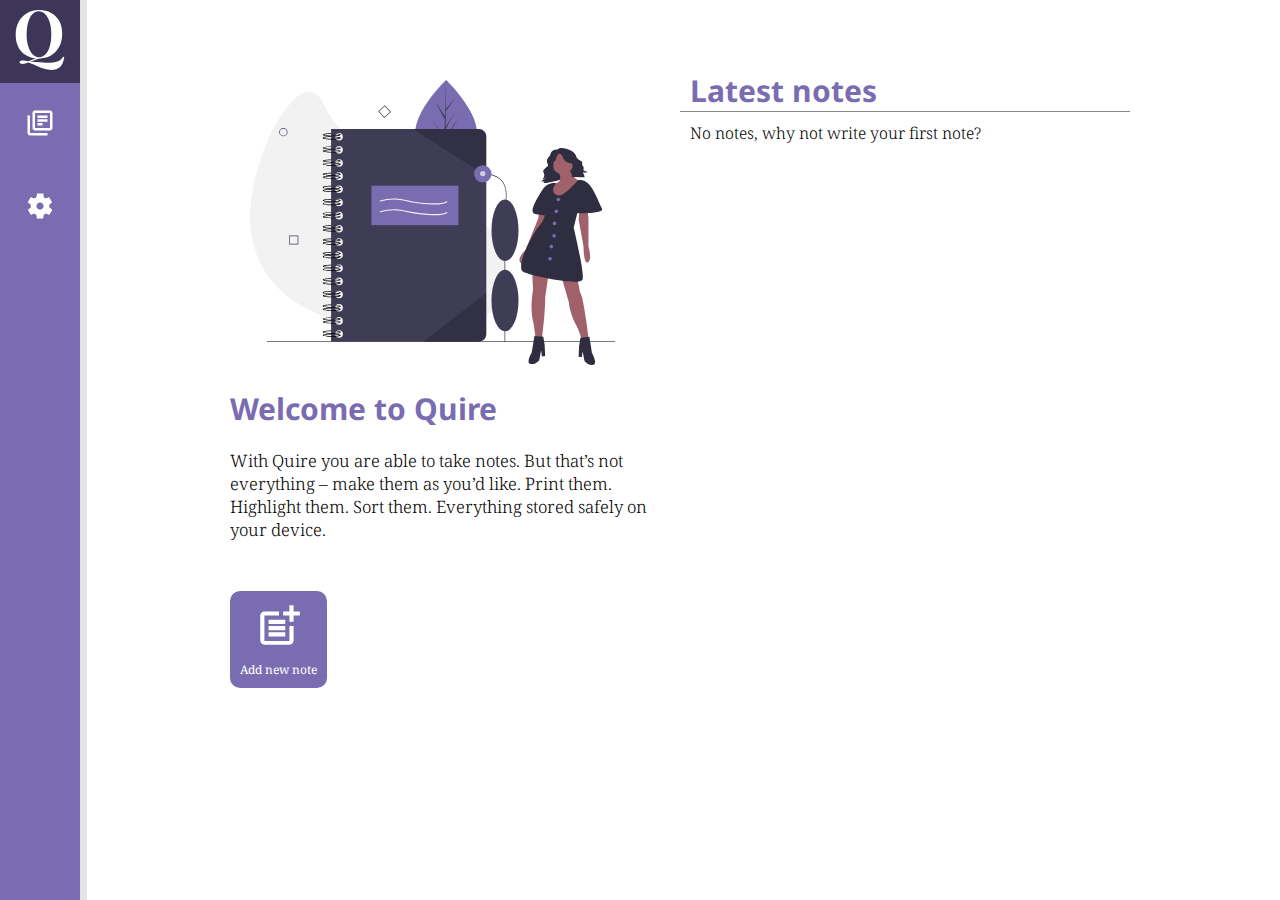
==== commit e3e307f6: "Merge pull request #51 from knoxgon/ux-improve" ====
--- a/index.html
+++ b/index.html
@@ -1,66 +1,44 @@
 <!DOCTYPE html>
 <html lang="en">
 
-  <head>
-    <meta charset="UTF-8">
-    <meta name="viewport"
-      content="width=device-width, initial-scale=1.0">
-    <meta http-equiv="X-UA-Compatible"
-      content="ie=edge">
-    <link rel="stylesheet"
-      href="https://cdn.quilljs.com/1.3.6/quill.snow.css">
-    <link rel="stylesheet"
-      href="css/navbar.css">
-    <link rel="stylesheet"
-      href="css/style.css">
-    <link rel="stylesheet"
-      href="css/mobile-style.css">
-    <link href="//netdna.bootstrapcdn.com/font-awesome/4.0.3/css/font-awesome.css"
-      rel="stylesheet">
-
-    <!-- IMPORT FONTS -->
-    <link
-      href="https://fonts.googleapis.com/css?family=Playfair+Display:700|Roboto:300,300i,400,400i,700,700i&display=swap"
-      rel="stylesheet">
-
-    <!-- IMPORT FONTS -->
-    <link
-      href="https://fonts.googleapis.com/css?family=Playfair+Display:700|Roboto:300,300i,400,400i,700,700i&display=swap"
-      rel="stylesheet">
-
-    <!-- Playfair - HEADER -->
-    <link href="https://fonts.googleapis.com/css?family=Playfair+Display:700&display=swap"
-      rel="stylesheet">
-    <!-- Roboto   - BODY   -->
-    <link href="https://fonts.googleapis.com/css?family=Roboto:300,300i,400,400i,700&display=swap"
-      rel="stylesheet">
-
-    <!--Noto sans  - HEADER -->
-    <link href="https://fonts.googleapis.com/css?family=Noto+Sans:400,700&display=swap"
-      rel="stylesheet">
-    <!--Noto serif - BODY   -->
-    <link href="https://fonts.googleapis.com/css?family=Noto+Serif:400,400i&display=swap"
-      rel="stylesheet">
-
-    <!--Poppins - HEADER -->
-    <link href="https://fonts.googleapis.com/css?family=Poppins:700&display=swap"
-      rel="stylesheet">
-
-    <title>Quire - Home Page</title>
-  </head>
-
-  <body>
-    <nav class="nav">
-      <div class="nav__logo"
-        id="quire-logo">
-        <svg version="1.1"
-          id="quire-symbol"
-          x="0px"
-          y="0px"
-          viewBox="0 0 2000 2000"
-          xml:space="preserve">
-          <g>
-            <path d="M1771.5,1542.9c-23.7,157.3-71.7,265.9-144.1,325.7c-30.6,25-69.3,44.9-115.9,59.5c-46.6,14.6-97.8,21.9-153.5,21.9
+<head>
+  <meta charset="UTF-8">
+  <meta name="viewport" content="width=device-width, initial-scale=1.0">
+  <meta http-equiv="X-UA-Compatible" content="ie=edge">
+  <link rel="stylesheet" href="https://cdn.quilljs.com/1.3.6/quill.snow.css">
+  <link rel="stylesheet" href="css/navbar.css">
+  <link rel="stylesheet" href="css/style.css">
+  <link rel="stylesheet" href="css/mobile-style.css">
+
+  <link rel="shortcut icon" href="assets/quire-logo-purple.ico" type="image/x-icon">
+
+  <!-- IMPORT FONTS -->
+  <link
+    href="https://fonts.googleapis.com/css?family=Playfair+Display:700|Roboto:300,300i,400,400i,700,700i&display=swap"
+    rel="stylesheet">
+
+  <!-- Playfair - HEADER -->
+  <link href="https://fonts.googleapis.com/css?family=Playfair+Display:700&display=swap" rel="stylesheet">
+  <!-- Roboto   - BODY   -->
+  <link href="https://fonts.googleapis.com/css?family=Roboto:300,300i,400,400i,700&display=swap" rel="stylesheet">
+
+  <!--Noto sans  - HEADER -->
+  <link href="https://fonts.googleapis.com/css?family=Noto+Sans:400,700&display=swap" rel="stylesheet">
+  <!--Noto serif - BODY   -->
+  <link href="https://fonts.googleapis.com/css?family=Noto+Serif:400,400i&display=swap" rel="stylesheet">
+
+  <!--Poppins - HEADER -->
+  <link href="https://fonts.googleapis.com/css?family=Poppins:700&display=swap" rel="stylesheet">
+
+  <title>Quire - Notebook</title>
+</head>
+
+<body>
+  <nav class="nav">
+    <div class="nav__logo" id="quire-logo">
+      <svg version="1.1" id="quire-symbol" x="0px" y="0px" viewBox="0 0 2000 2000" xml:space="preserve">
+        <g>
+          <path d="M1771.5,1542.9c-23.7,157.3-71.7,265.9-144.1,325.7c-30.6,25-69.3,44.9-115.9,59.5c-46.6,14.6-97.8,21.9-153.5,21.9
        c-75.2,0-149.3-11.8-222.4-35.5c-73.1-23.7-163.2-59.2-270.4-106.5c-26.5-11.1-55.4-23.3-86.7-36.5
        c-31.3-13.2-66.5-27.5-105.4-42.8l-50.1-14.6c-26.5,13.9-55.3,24.7-86.6,32.4c-31.3,7.6-60.9,11.5-88.7,11.5
        c-29.3,0-52.9-4.5-71-13.6c-18.1-9.1-27.1-22.7-27.1-40.7c0-37.6,38.3-56.4,114.8-56.4c51.5,0,104.4,9.7,158.7,29.2
@@ -74,160 +52,87 @@
        c58.5-61.9,103.4-148.6,134.7-259.9c31.3-111.4,47-238.7,47-382.1c0-144.7-17.7-272.1-53.2-382.1s-83.5-194.9-144.1-254.7
        c-60.6-59.9-127.7-89.8-201.5-89.8c-76.6,0-144.1,31-202.5,92.9c-58.5,61.9-103.4,148.6-134.7,260c-31.3,111.4-47,238.7-47,382.1
        C575.1,967.3,592.8,1094.7,628.3,1204.6z" />
-          </g>
-        </svg>
-      </div>
-      <ul class="nav__link-group">
-        <li>
-          <a href="#"><img class="nav__icon"
-              src="assets/icons/stacked-notes.svg"
-              id="nav-note"
-              alt="Show notes" /></a>
-        </li>
-        <li> <a href="#"><img class="nav__icon"
-              src="assets/icons/search.svg"
-              alt="Search notes" /></a>
-        </li>
-        <li> <a href="#"><img class="nav__icon"
-              src="assets/icons/settings.svg"
-              id="nav-settings"
-              alt="View settings" /></a>
-        </li>
-      </ul>
-    </nav>
-    <aside class="sidebar"
-      id="sidebar-notes">
-      <div id="note-search-list">
-        <input type="text"
-          name="search"
-          id="search"
-          placeholder="Search...">
-      </div>
-      <div class="note-top-menue">
-        <div class="menue-item">
-          <img class="favorite-top-icon menue-icon" src="assets/icons/star-filled.svg" alt="Sort by favorite notes">
-        </div>
-        <div class="menue-item">
-          <img class="sort-top-icon menue-icon" src="assets/icons/sort.svg" alt="Sort notes">
-        </div>
-      </div>
-      <div id="note-list-sidebar">
-
-      </div>
-    </aside>
-    <aside class="sidebar"
-      id="sidebar-settings">
-      <div class="settings">
-        <h3 class="heading-tertiary settings__heading">Settings</h3>
-        <div class="settings__inner">
-          <h4 class="heading-quaternary settings__title">GENERAL</h4>
-          <div class="settings__options">
-            <label class="settings__title-secondary"
-              for="auto-save">Save automatically</label>
-            <label class="switch">
-              <input id="auto-save"
-                type="checkbox"
-                name="auto-save">
-              <span class="slider round"></span>
-            </label>
-          </div>
-        </div>
-        <div class="settings__inner">
-          <h4 class="heading-quaternary settings__title">APPEARANCE</h4>
-          <div class="settings__options">
-            <label class="settings__title-secondary"
-              for="theme">Darkmode</label>
-            <label class="switch">
-              <input id="theme"
-                type="checkbox"
-                name="theme">
-              <span class="slider round"></span>
-            </label>
-          </div>
-        </div>
-        <div class="settings__inner">
-          <h4 class="heading-quaternary settings__title">Font theme</h4>
-          <ul class="settings__font-list"
-            id="font-list">
-            <li id="noto-switch"
-              class="font-list-option">
-              <p class="settings__title-secondary">
-                Noto
-              </p>
-              <span class="span-font-status">Not in use</span>
-            </li>
-            <li id="poppin-switch"
-              class="font-list-option">
-              <p class="settings__title-secondary">
-                Poppins
-              </p>
-              <span class="span-font-status">Not in use</span>
-            </li>
-            <li id="quire-switch"
-              class="font-list-option">
-              <p class="settings__title-secondary">
-                Quire
-              </p>
-              <span class="span-font-status">Not in use</span>
-            </li>
-          </ul>
-        </div>
-      </div>
-    </aside>
-    <main id="main-page-content">
-      <section class="landing-page">
-        <div class="landing-page__start">
-          <div class="heading-group">
-            <img src="assets/quire-start-illustration.svg"
-              alt="Quire – your personal notebook online"
-              class="landing-page__img-note">
-            <h1 class="heading-primary landing-page__heading--primary">Welcome to Quire</h1>
-          </div>
-          <p class="paragraph-lead landing-page__intro">With Quire you are able to take notes. But that’s not everything
-            –
-            make them as you’d like. Print them. Highlight them.
-            Sort them. Everything stored safely on your device.</p>
-          <div class="landing-page__button-list">
-            <button class="landing-page__button"
-              id="edit-opened-note-button">
-              <img src="assets/icons/edit.svg"
-                id="icon-edit"
-                alt="Edit opened note"
-                class="landing-page__icon">
-              Open last note
-            </button>
-            <button class="landing-page__button"
-              id="add-new-note-button">
-              <img src="assets/icons/note_add.svg"
-                alt="Add new note"
-                class="landing-page__icon">
-              Add new note
-            </button>
-            <button class="landing-page__button">
-              <img src="assets/icons/help.svg"
-                alt="Learn how to use Quire"
-                class="landing-page__icon">
-              Learn Quire
-            </button>
-          </div>
-        </div>
-        <div class="landing-page__latest-notes">
-          <h2 class="heading-secondary landing-page__heading">Latest notes</h2>
-          <div id="landing-page__note-list"></div>
-        </div>
-      </section>
-      <section class="editor-section">
-        <div class="editor-section__toolbar"
-          id="toolbar-container">
-          <div class="editor-section__toolbar-group">
+        </g>
+      </svg>
+    </div>
+    <ul class="nav__link-group">
+      <li class="nav__link" id="nav-link-note">
+        <img class="nav__icon" src="assets/icons/stacked-notes-outlined.svg" id="nav-note" alt="Show notes" />
+      </li>
+      <li class="nav__link" id="nav-link-settings">
+        <img class="nav__icon" src="assets/icons/settings.svg" id="nav-settings" alt="View settings" />
+      </li>
+    </ul>
+  </nav>
+  <aside class="sidebar" id="sidebar-notes">
+    <input type="text" name="search" id="search" placeholder="Search..." autocomplete="off">
+    <ul class="aside__note-list">
+    </ul>
+  </aside>
+  <aside class="sidebar" id="sidebar-settings">
+    <ul class="aside__settings-list">
+      <h3>SETTINGS</h3><br><br>
+      <label class="switch">
+        <input type="checkbox" name="auto-save">
+        <span class="slider round"></span>
+      </label>
+      <label for="auto-save" class="checkbox-label">Auto-save</label>
+      <br>
+      <br>
+      <label class="switch">
+        <input type="checkbox" name="theme">
+        <span class="slider round"></span>
+      </label>
+      <label for="theme" class="checkbox-label">Change Theme</label>
+      <label class="font-option">
+        <p>FONT THEME</p>
+        <ul id="font-list">
+          <li>Noto <span id="noto-switch" class="span-font-status">Not in use</span></li>
+          <li>Poppins <span id="poppin-switch" class="span-font-status">Not in use</span></li>
+          <li>Quire <span id="quire-switch" class="span-font-status">Not in use</span></li>
+        </ul>
+      </label>
+    </ul>
+  </aside>
+  <main id="main-page-content">
+    <section class="landing-page">
+      <div class="landing-page__start">
+        <div class="heading-group">
+          <img src="assets/quire-start-illustration.svg" alt="Quire – your personal notebook online"
+            class="landing-page__img-note">
+          <h1 class="heading-primary landing-page__heading--primary">Welcome to Quire</h1>
+        </div>
+        <p class="paragraph-lead landing-page__intro">With Quire you are able to take notes. But that’s not everything –
+          make them as you’d like. Print them. Highlight them.
+          Sort them. Everything stored safely on your device.</p>
+        <div class="landing-page__button-list">
+          <button class="landing-page__button" id="add-new-note-button">
+            <img src="assets/icons/post_add.svg" alt="Add new note" class="landing-page__icon">
+            Add new note
+          </button>
+          <button class="landing-page__button" id="edit-opened-note-button">
+            <img src="assets/icons/edit.svg" id="icon-edit" alt="Edit opened note" class="landing-page__icon">
+            Open last note
+          </button>
+        </div>
+      </div>
+      <div class="landing-page__latest-notes">
+        <h2 class="heading-secondary landing-page__heading">Latest notes</h2>
+        <div id="landing-page__note-list"></div>
+      </div>
+    </section>
+    <section class="editor-section">
+      <div class="editor-section__toolbar" id="toolbar-container">
+        <div class="editor-section__menu" id="editor-menu-item-show">
+          <img src="assets/icons/text-options.svg" alt="Open text options" class="editor-section__menu-icon">
+        </div>
+        <div class="editor-section__toolbar-group editor-options-menu" id="editor-menu-item-options">
+          <div class="toolbar-group">
             <span class="ql-formats">
               <select class="ql-header">
-                <option value="1">Heading 1</option>
-                <option value="2">Heading 2</option>
-                <option value="3">Heading 3</option>
-                <option value="4">Heading 4</option>
-                <option value="5">Heading 5</option>
-                <option value="6">Heading 6</option>
+                <option value="2">Heading</option>
+                <option value="3">Subheading</option>
+                <option value="4">Small Subheading</option>
                 <option value="">Normal</option>
               </select>
             </span>
@@ -237,34 +142,15 @@
               <button class="ql-underline"></button>
               <button class="ql-strike"></button>
             </span>
-            <span class="ql-formats">
-              <button class="ql-blockquote"></button>
-              <button class="ql-code-block"></button>
-            </span>
-            <span class="ql-formats">
-              <button type="button"
-                class="ql-list"
-                value="ordered"><svg viewBox="0 0 18 18">
-                  <line class="ql-stroke"
-                    x1="7"
-                    x2="15"
-                    y1="4"
-                    y2="4"></line>
-                  <line class="ql-stroke"
-                    x1="7"
-                    x2="15"
-                    y1="9"
-                    y2="9"></line>
-                  <line class="ql-stroke"
-                    x1="7"
-                    x2="15"
-                    y1="14"
-                    y2="14"></line>
-                  <line class="ql-stroke ql-thin"
-                    x1="2.5"
-                    x2="4.5"
-                    y1="5.5"
-                    y2="5.5"></line>
+          </div>
+          <div class="toolbar-group">
+            <span class="ql-formats">
+              <button type="button" class="ql-list" value="ordered">
+                <svg viewBox="0 0 18 18">
+                  <line class="ql-stroke" x1="7" x2="15" y1="4" y2="4"></line>
+                  <line class="ql-stroke" x1="7" x2="15" y1="9" y2="9"></line>
+                  <line class="ql-stroke" x1="7" x2="15" y1="14" y2="14"></line>
+                  <line class="ql-stroke ql-thin" x1="2.5" x2="4.5" y1="5.5" y2="5.5"></line>
                   <path class="ql-fill"
                     d="M3.5,6A0.5,0.5,0,0,1,3,5.5V3.085l-0.276.138A0.5,0.5,0,0,1,2.053,3c-0.124-.247-0.023-0.324.224-0.447l1-.5A0.5,0.5,0,0,1,4,2.5v3A0.5,0.5,0,0,1,3.5,6Z">
                   </path>
@@ -274,148 +160,88 @@
                   <path class="ql-stroke ql-thin"
                     d="M2.5,14.846a0.959,0.959,0,0,0,1.85-.109A0.7,0.7,0,0,0,3.75,14a0.688,0.688,0,0,0,.6-0.736,0.959,0.959,0,0,0-1.85-.109">
                   </path>
-                </svg></button><button type="button"
-                class="ql-list"
-                value="bullet"><svg viewBox="0 0 18 18">
-                  <line class="ql-stroke"
-                    x1="6"
-                    x2="15"
-                    y1="4"
-                    y2="4"></line>
-                  <line class="ql-stroke"
-                    x1="6"
-                    x2="15"
-                    y1="9"
-                    y2="9"></line>
-                  <line class="ql-stroke"
-                    x1="6"
-                    x2="15"
-                    y1="14"
-                    y2="14"></line>
-                  <line class="ql-stroke"
-                    x1="3"
-                    x2="3"
-                    y1="4"
-                    y2="4"></line>
-                  <line class="ql-stroke"
-                    x1="3"
-                    x2="3"
-                    y1="9"
-                    y2="9"></line>
-                  <line class="ql-stroke"
-                    x1="3"
-                    x2="3"
-                    y1="14"
-                    y2="14"></line>
-                </svg></button>
+                </svg>
+              </button>
+              <button type="button" class="ql-list" value="bullet">
+                <svg viewBox="0 0 18 18">
+                  <line class="ql-stroke" x1="6" x2="15" y1="4" y2="4"></line>
+                  <line class="ql-stroke" x1="6" x2="15" y1="9" y2="9"></line>
+                  <line class="ql-stroke" x1="6" x2="15" y1="14" y2="14"></line>
+                  <line class="ql-stroke" x1="3" x2="3" y1="4" y2="4"></line>
+                  <line class="ql-stroke" x1="3" x2="3" y1="9" y2="9"></line>
+                  <line class="ql-stroke" x1="3" x2="3" y1="14" y2="14"></line>
+                </svg>
+              </button>
+            </span>
+            <span class="ql-formats">
+              <button type="button" class="ql-indent" value="-1">
+                <svg viewBox="0 0 18 18">
+                  <line class="ql-stroke" x1="3" x2="15" y1="14" y2="14"></line>
+                  <line class="ql-stroke" x1="3" x2="15" y1="4" y2="4"></line>
+                  <line class="ql-stroke" x1="9" x2="15" y1="9" y2="9"></line>
+                  <polyline class="ql-stroke" points="5 7 5 11 3 9 5 7"></polyline>
+                </svg>
+              </button>
+              <button type="button" class="ql-indent" value="+1">
+                <svg viewBox="0 0 18 18">
+                  <line class="ql-stroke" x1="3" x2="15" y1="14" y2="14"></line>
+                  <line class="ql-stroke" x1="3" x2="15" y1="4" y2="4"></line>
+                  <line class="ql-stroke" x1="9" x2="15" y1="9" y2="9"></line>
+                  <polyline class="ql-fill ql-stroke" points="3 7 3 11 5 9 3 7"></polyline>
+                </svg>
+              </button>
+            </span>
+            <span class="ql-formats">
+              <button class="ql-blockquote"></button>
+              <button class="ql-code-block"></button>
             </span>
             <span class="ql-formats">
               <button class="ql-link"></button>
               <button class="ql-image"></button>
               <button class="ql-video"></button>
             </span>
-            <span class="ql-formats">
-              <button type="button"
-                class="ql-indent"
-                value="-1"><svg viewBox="0 0 18 18">
-                  <line class="ql-stroke"
-                    x1="3"
-                    x2="15"
-                    y1="14"
-                    y2="14"></line>
-                  <line class="ql-stroke"
-                    x1="3"
-                    x2="15"
-                    y1="4"
-                    y2="4"></line>
-                  <line class="ql-stroke"
-                    x1="9"
-                    x2="15"
-                    y1="9"
-                    y2="9"></line>
-                  <polyline class="ql-stroke"
-                    points="5 7 5 11 3 9 5 7"></polyline>
-                </svg></button><button type="button"
-                class="ql-indent"
-                value="+1"><svg viewBox="0 0 18 18">
-                  <line class="ql-stroke"
-                    x1="3"
-                    x2="15"
-                    y1="14"
-                    y2="14"></line>
-                  <line class="ql-stroke"
-                    x1="3"
-                    x2="15"
-                    y1="4"
-                    y2="4"></line>
-                  <line class="ql-stroke"
-                    x1="9"
-                    x2="15"
-                    y1="9"
-                    y2="9"></line>
-                  <polyline class="ql-fill ql-stroke"
-                    points="3 7 3 11 5 9 3 7"></polyline>
-                </svg></button>
-            </span>
           </div>
-          <div class="editor-section__toolbar-group">
-            <button id="printerButton"
-              class="editor-section__button">
-              <svg class="editor-section__toolbar-icon"
-                viewBox="0 0 24 24">
-                <path d="M19,8H5c-1.7,0-3,1.3-3,3v6h4v4h12v-4h4v-6C22,9.3,20.7,8,19,8z M16,19H8v-5h8V19z M19,12c-0.5,0-1-0.4-1-1s0.5-1,1-1
+        </div>
+        <div class="editor-section__toolbar-group" id="editor-menu-item-save">
+          <button id="printerButton" class="editor-section__button">
+            <svg class="editor-section__toolbar-icon" viewBox="0 0 24 24">
+              <path d="M19,8H5c-1.7,0-3,1.3-3,3v6h4v4h12v-4h4v-6C22,9.3,20.7,8,19,8z M16,19H8v-5h8V19z M19,12c-0.5,0-1-0.4-1-1s0.5-1,1-1
                       	s1,0.4,1,1S19.5,12,19,12z M18,3H6v4h12V3z" />
-              </svg>
-            </button>
-
-            <button id="save-btn"
-              class="editor-section__button">
-              <svg class="editor-section__toolbar-icon"
-                viewBox="0 0 24 24">
-                <path d="M17,3H5C3.9,3,3,3.9,3,5v14c0,1.1,0.9,2,2,2h14c1.1,0,2-0.9,2-2V7L17,3z M12,19c-1.7,0-3-1.3-3-3s1.3-3,3-3s3,1.3,3,3
+            </svg>
+          </button>
+          <button id="new-document" class="editor-section__button">
+            <svg viewBox="0 0 24 24">
+              <path d="M17,19.2H5V7h7V5H5C3.9,5,3,5.9,3,7v12c0,1.1,0.9,2,2,2h12c1.1,0,2-0.9,2-2v-7h-2V19.2z M19,2h-2v3h-3v2h3v3h2V7h3V5h-3V2z
+            	 M7,9h8v2H7V9z M7,12v2h8v-2h-3H7z M7,15h8v2H7V15z" />
+            </svg>
+
+          </button>
+          <button id="save-btn" class="editor-section__button">
+            <svg class="editor-section__toolbar-icon" viewBox="0 0 24 24">
+              <path d="M17,3H5C3.9,3,3,3.9,3,5v14c0,1.1,0.9,2,2,2h14c1.1,0,2-0.9,2-2V7L17,3z M12,19c-1.7,0-3-1.3-3-3s1.3-3,3-3s3,1.3,3,3
             	S13.7,19,12,19z M15,9H5V5h10V9z" />
-              </svg>
-
-            </button>
-          </div>
-        </div>
-        <input type="text"
-          name="editorTitle"
-          id="editorTitle"
-          class="editor-section__title"
-          placeholder="Untitled"
-          spellcheck="false">
-        <div id="editor-main"
-          class="editor-section__editor">
-          <div id="editor-code"></div>
-          <div class="editor-section__menu">
-            <!-- <div class="button-group">
-            <button id="new-document" class="editor-section__button">New Document</button>
-          </div> -->
-          </div>
-        </div>
-        <div class="saved-notification"
-          id="saved-notification">
-          <p class="saved-notification__text">Saved</p><span class="saved-notification__checkmark"></span>
-        </div>
-        <button class="button__edit"
-          id="button-editNote"><img src="assets/icons/edit.svg"
-            alt="Edit note"
-            class="button__edit-inner">
-        </button>
-      </section>
-    </main>
-    <template id="edit-note-button">
-    </template>
-    <footer>
-      <div id="quire-footer">
-        <h1>&nbsp;</h1>
-        <h1>&nbsp;</h1>
-      </div>
-    </footer>
-    <script src="js/quill.js"></script>
-    <script type="module"
-      src="js/app.js"></script>
-  </body>
-
-</html>
+            </svg>
+          </button>
+
+        </div>
+      </div>
+      <input type="text" name="editorTitle" id="editorTitle" class="editor-section__title" placeholder="New document"
+        spellcheck="false" autocomplete="off">
+      <div id="editor-main" class="editor-section__editor">
+        <div id="editor-code"></div>
+      </div>
+      <div class="saved-notification" id="saved-notification">
+        <p class="saved-notification__text">Saved</p><span class="saved-notification__checkmark"></span>
+      </div>
+      <button class="button__edit" id="button-editNote"><img src="assets/icons/edit.svg" alt="Edit note"
+          class="button__edit-inner">
+      </button>
+    </section>
+  </main>
+  <footer id="quire-footer">
+  </footer>
+  <script src="js/quill.js"></script>
+  <script type="module" src="js/app.js"></script>
+</body>
+
+</html>--- a/css/navbar.css
+++ b/css/navbar.css
@@ -31,6 +31,10 @@
     cursor: pointer;
 }
 
+.nav__logo:hover #quire-symbol, #quire-symbol:hover {
+    transform: scale(1.05);
+}
+
 #quire-symbol {
     fill: white;
     width: 100%;
@@ -43,84 +47,28 @@
     justify-content: space-between;
 }
 
-.nav__link-group li {
+.nav__link {
     list-style: none;
     padding: 2.5rem;
+}
+
+.nav__link--active {
+    background-color: rgb(var(--tertiary-purple));
 }
 
 .nav__icon {
     width: 100%;
     filter: invert(1);
+    cursor: pointer;
 }
 
 .nav__icon:hover {
     transform: scale(1.1);
+    opacity: 1;
 }
 
+
 /* Navbar end */
-
-/* Burger */
-/* .hamburger {
-    width: 2rem;
-    height: 2rem;
-    display: none;
-    position: relative;
-    cursor: pointer;
-}
-
-.hamburger__inner {
-    top: 50%;
-    position: absolute;
-}
-
-.hamburger__inner::before,
-.hamburger__inner::after {
-    width: 2rem;
-    height: 2px;
-    content: "";
-    position: absolute;
-    display: block;
-    background-color: white;
-}
-
-.hamburger__inner::before {
-    transform: translateY(-.5rem);
-}
-
-.a__inner::after {
-    transform: translateY(.5rem);
-}
-
-.hamburger:hover .hamburger__inner::before {
-    transform: translateY(-.8rem);
-}
-
-.hamburger:hover .hamburger__inner::after {
-    transform: translateY(.8rem);
-}
-
-.hamburger__top,
-.hamburger__middle,
-.hamburger__bottom {
-    width: 2rem;
-    height: 1px;
-    background-color: white;
-    margin: 5px;
-    transition: all 0.3s ease;
-}
-
-.hamburger:hover .hamburger__top {
-    transform: translateY(-3px);
-}
-
-.hamburger:hover .hamburger__bottom {
-    transform: translateY(3px);
-} */
-
-
-/* Burger end */
-
-
 
 
 /* Small screen */
@@ -136,14 +84,14 @@
         width: 100%;
         height: auto;
         flex-direction: row;
-        box-shadow: none;
+        box-shadow: 0 -.7rem 0 0 rgba(0,0,0,.1);
     }
 
     .nav__logo {
         background-color: #3D3658;
         padding: 1rem;
         height: 6rem;
-        width: 5.5rem;
+        width: 6.5rem;
     }
 
     #quire-symbol {
@@ -168,11 +116,6 @@
         height: 4.5rem;
     }
 
-/* 
-    .hamburger {
-        display: inline-block;
-        margin: 1rem;
-    } */
 
 
     .nav-active {
@@ -184,38 +127,7 @@
         background-color: #7A6CB1;
         z-index: 5;
     }
-
+}
 
     /* Small screen ends */
-    /* Rotation of the Hamburger */
-    /*
-    .hamburger-toggle .hamburger__inner::before {
-        transform: translateY(0px) rotate(45deg);
-    }*/
-
-    /*  .hamburger-toggle .hamburger__middle {
-        opacity: 0;
-    } */
-
-    /*.hamburger-toggle .hamburger__inner::after {
-        transform: translateY(0px) rotate(-45deg);
-    }*/
-}
-
-/* Rotation of the Hamburger END*/
-
-/* ANIMATIONS */
-/* 
-@keyframes navLinkFade {
-    from {
-        opacity: 0;
-        transform: translateX(50px);
-    }
-
-    to {
-        opacity: 1;
-        transform: translateX(0px);
-    }
-} */
-
-/* ANIMATIONS END */+    --- a/css/style.css
+++ b/css/style.css
@@ -3,6 +3,7 @@
 :root {
   --primary-purple: 122, 108, 177;
   --secondary-purple: 61, 54, 88;
+  --tertiary-purple: 166, 154, 216;
   --light-grey: #F8F8F8;
   --grey: #888;
   --dark-grey: 87, 87, 87;
@@ -54,6 +55,10 @@
 
 h2 {
   font-size: 1.7rem;
+}
+
+*:focus {
+  outline: 2px solid rgba(var(--primary-purple), 1);
 }
 
 /* -------------  BASIC SETTINGS END ------------- */
@@ -197,21 +202,24 @@
 
 .editor-section__editor {
   width: inherit;
-  min-height: 100vh;
   margin: 5rem 15rem;
 }
 
 .editor-section__menu {
-  border: 0;
-  border-top: none;
-  display: flex;
-  flex-direction: row;
-  justify-content: space-between;
+  display: none;
 }
 
 .editor-section__button {
   -webkit-appearance: none;
 }
+
+ .editor-options-menu {
+      order: 2;
+      width: 100%;
+      display: flex;
+      flex-direction: row; 
+    }
+
 
 
 .font-option {
@@ -303,16 +311,6 @@
   border-left: 2px solid white;
 
   transform: rotate(-45deg);
-}
-
-
-
-
-@keyframes saved {
-  0%    {opacity: 0;}
-  20%   {opacity: 1;}
-  90%   {opacity: 1;}
-  100%  {opacity: 0;}
 }
 
 /* ------------- EDITOR SECTION END -------------*/
@@ -557,6 +555,12 @@
   border: none !important;
 }
 
+#editor-menu-item-save {
+  order: 3;
+  display: flex;
+  flex-direction: row;
+}
+
 .editor-section__menu--hidden {
   visibility: hidden;
 }
@@ -733,6 +737,12 @@
   text-overflow: ellipsis;
 }
 
+.no-notes {
+  margin: 1rem;
+  font-family: var(--current-body-font);
+  font-size: 1.6rem;
+}
+
 /* ------------- LANDING PAGE NOTES END -------------*/
 
 #quire-footer {
--- a/css/mobile-style.css
+++ b/css/mobile-style.css
@@ -1,12 +1,10 @@
 @media only screen and (max-width: 768px) {
   .button__edit {
-
   height: 6rem;
   width: 6rem;
   padding: 1.5rem;
-  bottom: 6rem;
+  bottom: 8rem;
   right: 2rem;
-
   background-color: rgb(var(--primary-purple));
   border: none;
   border-radius: 4rem;
@@ -22,35 +20,61 @@
 
   #quire-footer {
     display: flex;
+    height: 10rem;
   }
 
   .editor-section__toolbar {
     border: 0 !important;
     box-shadow: 0 .3rem 0 0 rgba(var(--dark-grey), .1);
-  
     top: 0;
     position: fixed;
     z-index: 5;
     background-color: var(--color-accent);
     padding: 1rem 2rem !important;
-  
     display: flex;
     flex-direction: row;
     justify-content: space-between;
-  }
-  .editor-section__toolbar {
-    left: 0;
-  }
+    flex-wrap: wrap;
+  }
+  
 .editor-section__menu {
-  display: inline;
-}
-
-
-  .editor-section__toolbar-group {
-    display: flex;
-    flex-direction: row;
-    overflow-x: overlay;
-  }
+  display: flex;
+  align-items: center;
+}
+
+.editor-section__menu-icon {
+  display: block;
+  width: 3rem;
+  margin-right: .5rem;
+  cursor: pointer;
+}
+
+.editor-section__menu::after {
+  content: '';
+
+  width: .7rem;
+  height: .7rem;
+
+  border-bottom: 2px solid var(--black);
+  border-left: 2px solid var(--black);
+
+  transform: rotate(-45deg);
+}
+
+.editor-section__menu-opened::after {
+    transform: rotate(135deg);
+}
+
+.editor-section__button {
+    height: 2.5rem !important;
+    width: 2.5rem !important;
+    padding: 0 !important;
+
+}
+
+.editor-section__button:not(:first-child){
+  margin-left: 1.5rem;
+}
 
   .editor-section__toolbar-group:first-child::-webkit-scrollbar {
     display: none;
@@ -59,7 +83,7 @@
   .editor-section__title {
     color: var(--font-color);
     background-color: var(--color-primary);
-    margin: 12rem 1rem 1rem 2rem;
+    margin: 5rem 1rem 1rem 1rem;
     -webkit-appearance: none;
     border: 2px solid var(--color-primary);
   }
@@ -73,14 +97,44 @@
     margin: 1rem;
   }
 
-  .ql-snow .ql-formats {
+  /* .ql-snow .ql-formats {
     display: flex !important;
-  }
-
-  .editor-section__toolbar-group:last-child{
-    position: fixed;
-    right: 0;
-    background-color: var(--light-grey);
+  } */
+
+  #editor-menu-item-show {
+      order: 1;
+      width: 49.5%;
+      justify-content: flex-start;
+  }
+
+  .editor-options-menu {
+      order: 3;
+      width: 100%;
+      height: 0;
+      opacity: 0;
+      display: none;
+  }
+
+  .editor-options-menu-show {
+      height: auto;
+      opacity: 1;
+      display: flex;
+      flex-direction: column;
+      border-top: 1px solid rgb(var(--dark-grey));
+      margin-top: .5rem;
+     padding-top: 1rem;
+  }
+
+  .toolbar-group {
+      margin: .5rem 0;
+      display: flex;
+      justify-content: space-evenly;
+  }
+
+  #editor-menu-item-save {
+      order: 2;
+      width: 50%;
+      justify-content: flex-end;
   }
 
   .sidebar {
@@ -125,8 +179,6 @@
     padding-left: 1rem;
   }
 
-
-
   .landing-page__start {
     width: 100%;
     height: 50%;
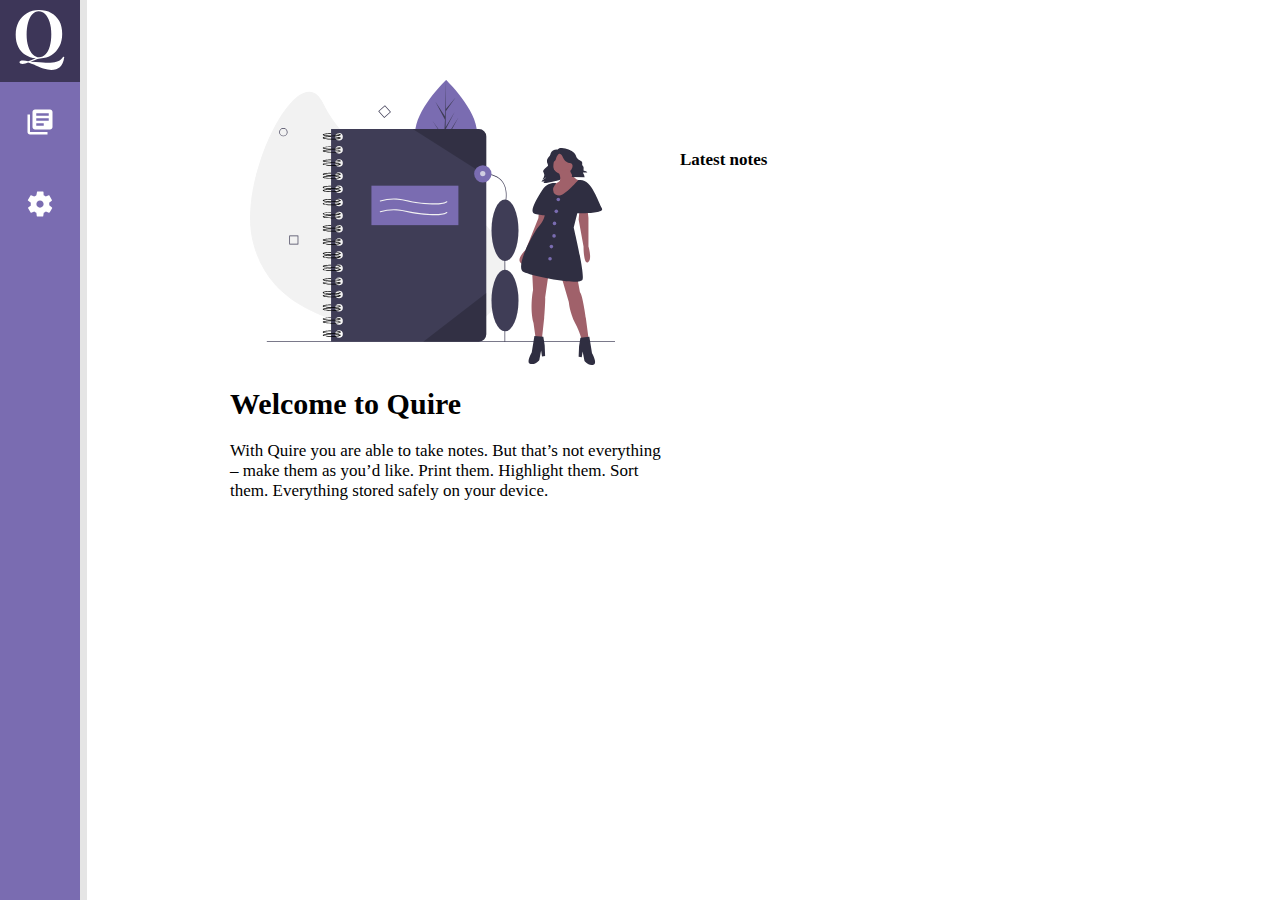
==== commit 6f3c1027: "Fixed validation errors, img links, class names and alt tags" ====
--- a/index.html
+++ b/index.html
@@ -9,13 +9,11 @@
   <link rel="stylesheet" href="css/navbar.css">
   <link rel="stylesheet" href="css/style.css">
   <link rel="stylesheet" href="css/mobile-style.css">
+  <link rel="stylesheet" href="css/print.css">
 
   <link rel="shortcut icon" href="assets/quire-logo-purple.ico" type="image/x-icon">
 
   <!-- IMPORT FONTS -->
-  <link
-    href="https://fonts.googleapis.com/css?family=Playfair+Display:700|Roboto:300,300i,400,400i,700,700i&display=swap"
-    rel="stylesheet">
 
   <!-- Playfair - HEADER -->
   <link href="https://fonts.googleapis.com/css?family=Playfair+Display:700&display=swap" rel="stylesheet">
@@ -57,7 +55,7 @@
     </div>
     <ul class="nav__link-group">
       <li class="nav__link" id="nav-link-note">
-        <img class="nav__icon" src="assets/icons/stacked-notes-outlined.svg" id="nav-note" alt="Show notes" />
+        <img class="nav__icon" src="assets/icons/stacked-notes.svg" id="nav-note" alt="Show notes" />
       </li>
       <li class="nav__link" id="nav-link-settings">
         <img class="nav__icon" src="assets/icons/settings.svg" id="nav-settings" alt="View settings" />
@@ -65,34 +63,73 @@
     </ul>
   </nav>
   <aside class="sidebar" id="sidebar-notes">
-    <input type="text" name="search" id="search" placeholder="Search..." autocomplete="off">
-    <ul class="aside__note-list">
-    </ul>
+
+    <div class="note-top-menu">
+      <div class="menu-item">
+        <img id="favorite-icon" class="favorite-top-icon menu-item__icon" src="assets/icons/star-outlined.svg"
+          alt="Sort by favorite notes">
+      </div>
+      <div class="menu-item">
+        <img id="sort-icon" class="sort-top-icon menu-item__icon" src="assets/icons/sort.svg" alt="Sort notes">
+      </div>
+      <div class="menu-item">
+        <img class="search-top-icon menu-item__icon" alt="Search notes" id="search-icon" src="assets/icons/search.svg">
+      </div>
+    </div>
+    <div id="note-search-list" class="hide-search">
+      <input type="text" name="search" id="search" placeholder="Are you looking for something …?">
+    </div>
+    <div id="note-list-sidebar">
+
+    </div>
   </aside>
   <aside class="sidebar" id="sidebar-settings">
-    <ul class="aside__settings-list">
-      <h3>SETTINGS</h3><br><br>
-      <label class="switch">
-        <input type="checkbox" name="auto-save">
-        <span class="slider round"></span>
-      </label>
-      <label for="auto-save" class="checkbox-label">Auto-save</label>
-      <br>
-      <br>
-      <label class="switch">
-        <input type="checkbox" name="theme">
-        <span class="slider round"></span>
-      </label>
-      <label for="theme" class="checkbox-label">Change Theme</label>
-      <label class="font-option">
-        <p>FONT THEME</p>
-        <ul id="font-list">
-          <li>Noto <span id="noto-switch" class="span-font-status">Not in use</span></li>
-          <li>Poppins <span id="poppin-switch" class="span-font-status">Not in use</span></li>
-          <li>Quire <span id="quire-switch" class="span-font-status">Not in use</span></li>
+    <div class="settings">
+      <h3 class="heading-tertiary settings__heading">Settings</h3>
+      <div class="settings__inner">
+        <h4 class="heading-quaternary settings__title">General</h4>
+        <div class="settings__options">
+          <label class="settings__title-secondary" for="auto-save">Auto save</label>
+          <label class="switch">
+            <input id="auto-save" type="checkbox" name="auto-save">
+            <span class="slider round"></span>
+          </label>
+        </div>
+      </div>
+      <div class="settings__inner">
+        <h4 class="heading-quaternary settings__title">Appearance</h4>
+        <div class="settings__options">
+          <label class="settings__title-secondary" for="theme">Dark Mode</label>
+          <label class="switch">
+            <input id="theme" type="checkbox" name="theme">
+            <span class="slider round"></span>
+          </label>
+        </div>
+      </div>
+      <div class="settings__inner">
+        <h4 class="heading-quaternary settings__title">Font theme</h4>
+        <ul class="settings__font-list" id="font-list">
+          <li id="noto-switch" class="font-list-option">
+            <p class="settings__title-secondary">
+              Noto
+            </p>
+            <span class="span-font-status">Not in use</span>
+          </li>
+          <li id="poppin-switch" class="font-list-option">
+            <p class="settings__title-secondary">
+              Poppins
+            </p>
+            <span class="span-font-status">Not in use</span>
+          </li>
+          <li id="quire-switch" class="font-list-option">
+            <p class="settings__title-secondary">
+              Quire
+            </p>
+            <span class="span-font-status">Not in use</span>
+          </li>
         </ul>
-      </label>
-    </ul>
+      </div>
+    </div>
   </aside>
   <main id="main-page-content">
     <section class="landing-page">
@@ -117,7 +154,7 @@
         </div>
       </div>
       <div class="landing-page__latest-notes">
-        <h2 class="heading-secondary landing-page__heading">Latest notes</h2>
+        <h2 class="heading-secondary landing-page__heading--secondary">Latest notes</h2>
         <div id="landing-page__note-list"></div>
       </div>
     </section>
@@ -209,7 +246,7 @@
                       	s1,0.4,1,1S19.5,12,19,12z M18,3H6v4h12V3z" />
             </svg>
           </button>
-          <button id="new-document" class="editor-section__button">
+          <button id="new-document" class="editor-section__button editor-section__toolbar-icon">
             <svg viewBox="0 0 24 24">
               <path d="M17,19.2H5V7h7V5H5C3.9,5,3,5.9,3,7v12c0,1.1,0.9,2,2,2h12c1.1,0,2-0.9,2-2v-7h-2V19.2z M19,2h-2v3h-3v2h3v3h2V7h3V5h-3V2z
             	 M7,9h8v2H7V9z M7,12v2h8v-2h-3H7z M7,15h8v2H7V15z" />
@@ -225,8 +262,8 @@
 
         </div>
       </div>
-      <input type="text" name="editorTitle" id="editorTitle" class="editor-section__title" placeholder="New document"
-        spellcheck="false" autocomplete="off">
+      <input type="text" name="editorTitle" id="editorTitle" maxlength="30" class="editor-section__title"
+        placeholder="New document" spellcheck="false" autocomplete="off">
       <div id="editor-main" class="editor-section__editor">
         <div id="editor-code"></div>
       </div>
--- a/css/style.css
+++ b/css/style.css
@@ -9,24 +9,32 @@
   --dark-grey: 87, 87, 87;
   --black: #171717;
   --green : #A6C48A;
+  --purple-nav-light:rgb(var(--primary-purple));
+  --purple-nav-dark:#555379;
   --current-body-font: '';
   --current-header-font: '';
 }
 
 .theme-light {
+  --purple-text:rgb(var(--primary-purple));
+  --color-list:#fff;
   --color-primary: #fff;
   --color-secondary: var(--light-grey);
   --color-accent: var(--light-grey);
   --font-color: #000000;
   --body-font: 300;
+  --purple-button:var(--purple-nav-light);
 }
 
 .theme-dark {
+  --purple-text:rgb(var(--tertiary-purple));
+  --color-list:var(--grey);
   --color-primary: var(--black);
   --color-secondary: rgb(var(--dark-grey));
   --color-accent: var(--grey);
   --font-color: #fbfbfb;
   --body-font: 400;
+   --purple-button:var(--purple-nav-dark);
 }
 
 
@@ -69,9 +77,28 @@
   font-family: var(--current-header-font);
   font-size: 3rem;
 
-  color: rgba(var(--primary-purple));
-}
-
+  color: var(--purple-text);
+}
+.heading-tertiary{
+  font-weight: 400;
+  font-size: 2rem;
+  color: var(--font-color);
+}
+.heading-quaternary{
+ color: var(--font-color);
+  padding-bottom: .5rem;
+    font-weight: normal;
+    font-size: 1.2rem;
+    text-transform: uppercase;
+}
+.paragraph{
+  font-size: 1.3rem;
+}
+.paragraph-date{
+  font-size: 1.2rem;
+  margin-bottom: 1rem;
+  color: var(--dark-grey)
+}
 .paragraph-lead {
   font-family: inherit;
   font-size: 1.7rem;
@@ -237,14 +264,8 @@
   margin-top: 2rem;
 }
 
-.font-option ul {
-  list-style: none;
-}
-
-.font-option ul li:not(:last-child) {
-  border-bottom: 0.2rem solid gainsboro;
-  margin-left: 1rem;
-}
+
+.font-option ul li
 
 .font-option ul li {
   padding: 1rem;
@@ -253,11 +274,7 @@
   margin-left: 1rem;
 }
 
-.span-font-status {
-  position: absolute;
-  right: 0;
-  cursor: pointer;
-}
+
 
 
 .editor-section__toolbar-icon {
@@ -327,12 +344,56 @@
 
 /* ------------- SETTINGS DESIGN -------------*/
 
+.settings__inner {
+  margin-bottom: 4rem;
+
+}
+.settings__title{
+  margin-left: 3rem;
+}
+.settings__font-list{
+  background-color: var(--color-list);
+  padding: 1rem 3rem;
+  list-style: none;
+}
+.settings__options{
+  background-color: var(--color-list);
+  padding: 1rem 3rem;
+  display: flex;
+  flex-direction: row;
+  justify-content: space-between;
+}
+.settings__title-secondary{
+  font-size: 1.6rem;
+}
+.settings__heading{
+  padding: 4rem 3rem;
+  font-size: 2rem;
+}
+
+.font-list-option {
+  padding: 1rem 0;
+  display: flex;
+  flex-direction: row;
+  justify-content: space-between;
+  cursor: pointer;
+}
+
+.font-list-option:not(:last-child) {
+  border-bottom: 1px solid var(--black)
+}
+.span-font-status{
+  font-size: 1.6rem;
+}
 .switch {
   margin-left: 2rem;
   position: relative;
-  display: inline-block;
+  display: block;
   width: 3rem;
   height: 1.7rem;
+}
+.switch:nth-of-type(3){
+ margin-top:2rem;
 }
 
 .checkbox-label {
@@ -344,6 +405,7 @@
   width: 0;
   height: 0;
 }
+
 
 .slider {
   position: absolute;
@@ -353,7 +415,7 @@
   right: 0;
   bottom: 0;
   width:4rem;
-  background-color: #ccc;
+  background-color: rgb(var(--dark-grey));
   -webkit-transition: .4s;
   transition: .4s;
 }
@@ -361,27 +423,29 @@
 .slider::before {
   position: absolute;
   content: "";
-  height: 2.3rem;
-  width: 2.3rem;
-  left: -0.3rem;
-  bottom: -.3rem;
-  background-color: rgb(var(--secondary-purple));
+     height: 1.3rem;
+    width: 1.3rem;
+    left: 0.15rem;
+    bottom: 0.2rem;
+  background-color: #fff;
   -webkit-transition: .4s;
   transition: .4s;
 }
-
 input:checked+.slider {
-  background-color: rgb(var(--primary-purple));
+  background-color: var(--dark-grey);
+}
+input:checked+.slider{
+  background-color: var(--green);
 }
 
 input:focus+.slider {
-  box-shadow: 0 0 1px rgb(var(--primary-purple));
+  box-shadow: 0 0 0px var(--primary-purple);
 }
 
 input:checked+.slider:before {
-  -webkit-transform: translateX(2.4rem);
-  -ms-transform: translateX(2.4rem);
-  transform: translateX(2.4rem);
+  -webkit-transform: translateX(2.3rem);
+  -ms-transform: translateX(2.3rem);
+  transform: translateX(2.3rem);
 }
 
 .slider.round {
@@ -392,7 +456,70 @@
   border-radius: 50%;
 }
 
+
+@media screen and (max-width:768px) {
+  #sidebar-settings{
+    padding: 0;
+  }
+  #sidebar-notes{  
+  padding:0;
+}
+}
+
 /* ------------- NAVBAR DESIGN ENDS -------------*/
+
+/* ------------- MODAL DESIGN ENDS -------------*/
+
+.modal {
+  display: none;
+  position: fixed;
+  z-index: 1;
+  left: 0;
+  top: 0;
+  width: 100%;
+  height: 100%;
+  overflow: auto;
+  background-color: rgb(0, 0, 0);
+  background-color: rgba(0, 0, 0, 0.4);
+}
+
+.modal-content {
+  background-color: var(--light-grey);
+  margin: auto;
+  color: var(--black);
+  padding: 2rem; 
+  height: 100%;
+  margin-left: 8rem;
+  width: 25rem;
+}
+.modal-content h1{
+  font-size: 2.5rem;
+}
+
+.close {
+  color: #aaaaaa;
+  float: right;
+  font-size: 28px;
+  font-weight: bold;
+}
+
+.close:hover,
+.close:focus {
+  color: var(--black);
+  text-decoration: none;
+  cursor: pointer;
+}
+#note-list div{
+  padding: 20px;
+}
+#note-list div h3{
+  font-size: 30px;
+}
+#note-list div p{
+  font-size: 15px;
+}
+
+/* ------------- MODAL DESIGN ENDS -------------*/
 
 /* ------------- Notes Navigation Design -------------*/
 
@@ -403,7 +530,7 @@
   margin-left: 8rem;
   position: fixed;
   z-index: 4;
-  overflow: hidden scroll;
+  overflow: overlay;
   overflow-wrap: break-word;
   opacity: 0;
   box-shadow: .7rem 0 0 0 rgba(0,0,0,.1);
@@ -416,17 +543,8 @@
   transition: all .3s ease;
 }
 
-.sidebar::-webkit-scrollbar {
-  width: 1rem;
-}
-
-.sidebar::-webkit-scrollbar-thumb {
-  background: #999;
-  border-radius: 1rem;
-}
-
-.sidebar::-webkit-scrollbar-thumb:hover {
-  background: #aaa;
+#sidebar-notes {
+  overflow: hidden;
 }
 
 .aside__note-list {
@@ -436,13 +554,34 @@
 }
 
 .aside__note-list li {
+  display: flex;
+  flex-direction: row;
   padding: 2rem;
   height: auto;
   cursor: pointer;
-  background-color: #fff;
-  border-bottom: .1rem solid var(--black);
-}
-
+  background-color: var(--light-grey);
+  border-bottom: 1px solid var(--black);
+  width: 100%;
+}
+.aside__note-list li section:first-child{
+  width:80%;
+}
+.aside__note-list li .section-right{
+  width:10%;
+  display: flex;
+  flex-direction: column;
+  align-self: center;
+}
+
+.aside__note-list li section{
+  height: 100%;
+}
+.aside__note-list li .section-right div{
+  display: flex;
+  flex-direction: row;
+  justify-content: space-between;
+
+}
 .aside__note-list li {
   background-color: var(--color-secondary)
 }
@@ -451,9 +590,6 @@
   font-size: 2rem;
 }
 
-.aside__note-list p {
-  font-size: 1.45rem;
-}
 
 .preview-highlight {
   background-color: lime;
@@ -464,21 +600,13 @@
 }
 
 .aside__note-list li:hover {
-  background-color: var(--color-accent);
-}
-
-.sidebar h3 {
-  font-size: 3rem;
-  text-align: center;
-  font-weight: bold;
-}
-
-.aside__settings-list li {
-  font-size: 2rem;
-}
-
-.aside__note-list li h3 {
-  font-weight: bold;
+  background-color: var(--color-list);
+}
+
+
+.aside__note-list li section h2{
+font-size: 3.3rem;
+font-weight: normal;
 }
 
 .aside__note-list li:after {
@@ -495,34 +623,153 @@
   position: absolute;
   border: .1rem solid var(--black);
   right: 0;
-  margin-right: 2.5rem;
-  font-size: 1.5rem;
-  width: 2rem;
-  height: 2rem;
-  border-radius: 50%;
+  margin-right: 1.5rem;
+  background-color: transparent;
+  font-size: 2.5rem;
+  width: 2.6rem;
   transform: translateX(0);
   -ms-transform: translateX(0);
   -webkit-transform: translateX(0);
   transition: all 0.5s ease;
 }
 
+.group-button-show-inner{
+  transform: translateX(-14rem);
+  -ms-transform: translateX(-14rem);
+  -webkit-transform: translateX(-14rem);
+  transition: all 0.5s ease;
+}
+.group-button-menue{
+transform: translateX(-16rem);
+  -ms-transform: translateX(-16rem);
+  -webkit-transform: translateX(-16rem);
+  transition: all 0.5s ease;
+}
 .group-button-show {
-  transform: translateX(-12rem);
-  -ms-transform: translateX(-12rem);
-  -webkit-transform: translateX(-12rem);
+  transform: translateX(-8rem);
+  -ms-transform: translateX(-8rem);
+  -webkit-transform: translateX(-8rem);
   transition: all 0.5s ease;
 }
-
-
+.group-button-show-section{
+  transform: translateX(-22rem);
+  -ms-transform: translateX(-22rem);
+  -webkit-transform: translateX(-22rem);
+  transition: all 0.5s ease;
+}
+
+
+.group-button-show div{
+   transition: all 0.5s ease;
+}
+
+.note-container{
+  display: flex;
+  flex-direction: row;
+  justify-content: space-between;
+  overflow: hidden;
+  width: 30rem;
+}
+
+.note-container:hover{
+  background-color: var(--color-list);
+}
+.note-container__inner{
+  width: 24rem;
+  margin:0 3rem;
+  padding: 2rem 0;
+  border-bottom: 1px solid black;
+  display: flex;
+  flex-direction: row;
+  justify-content: space-between;
+  flex-grow: 1;
+  flex-shrink: 0;
+  transition: all 0.5s ease;
+}
+.note-top-menue{
+    width: 100%;
+    margin: 0 2rem;
+    padding: 2rem 0;
+    display: flex;
+    flex-direction: row;
+}
+.menue-icon{
+  height: 3rem;
+  margin: 0 1rem;
+}
+.menue-item{
+  display: flex;
+    justify-content: center;
+    align-items: center;
+}
+
+.note-container__text-content{
+  display: flex;
+  cursor: pointer;
+  flex-direction: column;
+}
+
+.note-container__drag-indicator{
+  align-self: center;
+  padding-left: 2rem;
+  height: fit-content;
+}
+
+.note-container__drag-indicator img{
+  height: 2rem;
+  cursor: pointer;
+}
+
+.note-container__menue{
+  width: 30rem;
+  display: flex;
+  flex-direction: row;
+  flex-grow: 1;
+  flex-shrink: 0;
+  margin: 2rem;
+  transition: all 0.5s ease;
+}
+.note-container__menue-item{
+      display: flex;
+    justify-content: center;
+    align-items: center;
+  border-left: 1px solid black;
+}
+.note-container__icon{
+  height: 3rem;
+  margin: 0 2rem;
+  transition: all 0.5s ease;
+  cursor: pointer;
+}
+@media only screen and (max-width:768px){
+.note-container{
+  width: 100%;
+}
+.note-container__inner{
+  width: 90vw;
+}
+}
 /* ------------- Notes Navigation Design Ends -------------*/
 
 /* ------------- Search Input Field Design -------------*/
+#note-search-list{
+  margin: 0 2rem;
+  padding: 2rem 0;
+transform: all 0.5s ease;
+}
+.hide-search{
+  display: none;
+}
+.show-search{
+  display: block;
+}
 
 #search {
   width: 100%;
-  height: 4%;
+  height: 3rem;
   color: var(--black);
 }
+
 
 /* ------------- Search Input Field Design Ends -------------*/
 
@@ -605,7 +852,7 @@
   font-size: 3rem;
   margin-top: -8rem;
 
-  color: rgb(var(--primary-purple));
+  color: var(--purple-text);
   border-bottom: 1px solid var(--grey);
 
   padding-left: 1rem;
@@ -661,7 +908,7 @@
 .landing-page__button {
   border: none;
   border-radius: 1rem;
-  background-color: rgb(var(--primary-purple));
+  background-color: var(--purple-button);
 
   cursor: pointer;
 
@@ -704,9 +951,7 @@
 }
 
 .notes__title {
-  font-weight: 400;
-  font-size: 2rem;
-  color: var(--font-color);
+  
   margin-bottom: .2rem;
 }
 
@@ -724,7 +969,7 @@
 
 .notes__lastChanged {
   font-size: 1.3rem;
-  color: rgb(var(--dark-grey));
+  color: var(--font-color);
   margin-bottom: 1rem;
 }
 
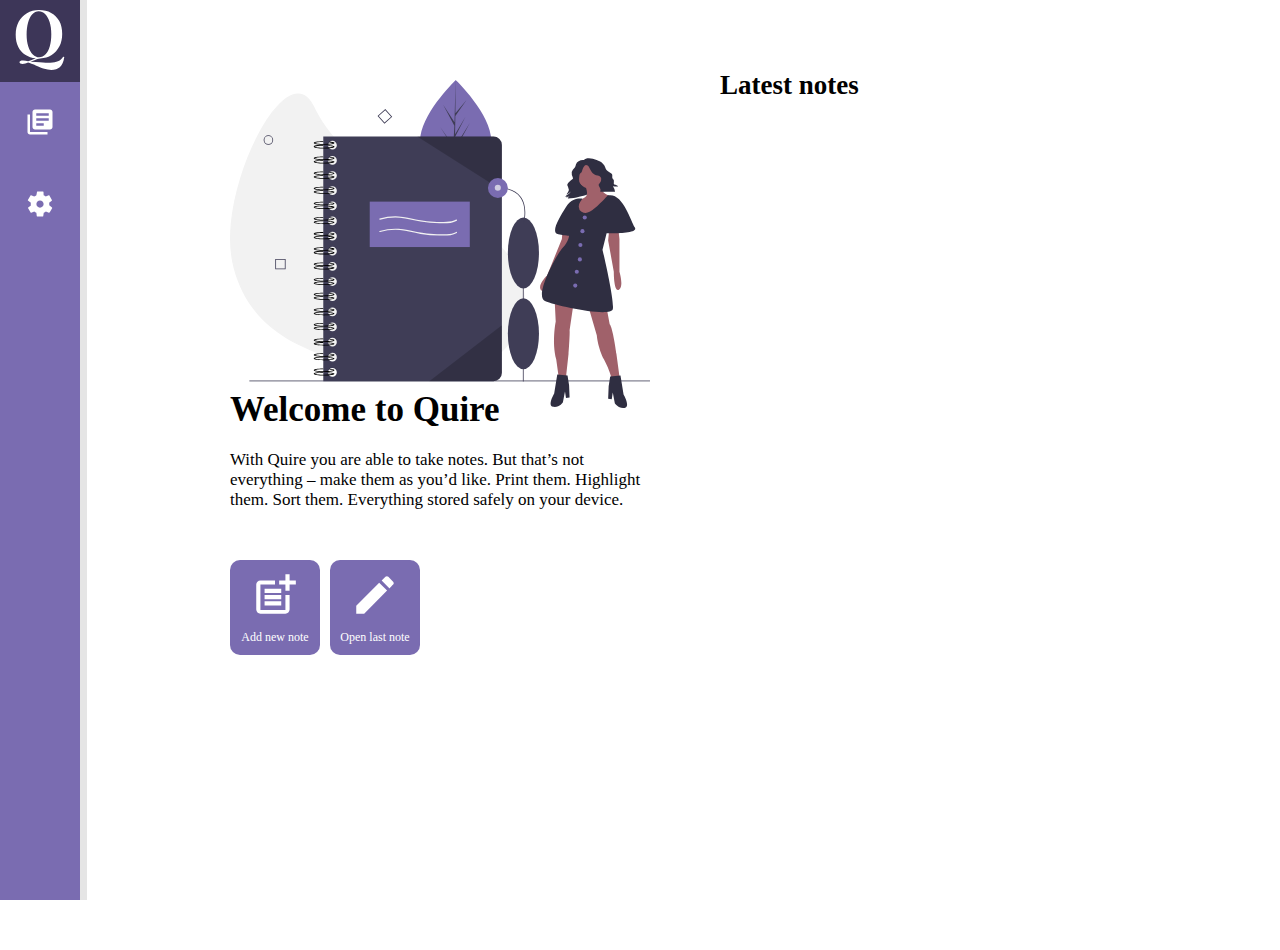
==== commit c00f08fd: "added quill-override.css" ====
--- a/index.html
+++ b/index.html
@@ -5,11 +5,13 @@
   <meta charset="UTF-8">
   <meta name="viewport" content="width=device-width, initial-scale=1.0">
   <meta http-equiv="X-UA-Compatible" content="ie=edge">
+  <meta name="description" content="With Quire you are able to take notes. Everything stored safely on your device." />
   <link rel="stylesheet" href="https://cdn.quilljs.com/1.3.6/quill.snow.css">
   <link rel="stylesheet" href="css/navbar.css">
   <link rel="stylesheet" href="css/style.css">
   <link rel="stylesheet" href="css/mobile-style.css">
   <link rel="stylesheet" href="css/print.css">
+  <link rel="stylesheet" href="css/quill-override.css">
 
   <link rel="shortcut icon" href="assets/quire-logo-purple.ico" type="image/x-icon">
 
--- a/css/style.css
+++ b/css/style.css
@@ -7,10 +7,9 @@
   --light-grey: #F8F8F8;
   --grey: #888;
   --dark-grey: 87, 87, 87;
-  --black: #171717;
+  --white: 255, 255, 255;
+  --black: 23, 23, 23;
   --green : #A6C48A;
-  --purple-nav-light:rgb(var(--primary-purple));
-  --purple-nav-dark:#555379;
   --current-body-font: '';
   --current-header-font: '';
 }
@@ -18,12 +17,14 @@
 .theme-light {
   --purple-text:rgb(var(--primary-purple));
   --color-list:#fff;
-  --color-primary: #fff;
+  --color-primary: var(--white);
   --color-secondary: var(--light-grey);
   --color-accent: var(--light-grey);
-  --font-color: #000000;
+  --font-color: var(--black);
   --body-font: 300;
-  --purple-button:var(--purple-nav-light);
+  --icons: invert(0);
+  --border: var(--grey);
+  --disabled: var(--grey);
 }
 
 .theme-dark {
@@ -32,9 +33,11 @@
   --color-primary: var(--black);
   --color-secondary: rgb(var(--dark-grey));
   --color-accent: var(--grey);
-  --font-color: #fbfbfb;
+  --font-color: var(--white);
   --body-font: 400;
-   --purple-button:var(--purple-nav-dark);
+  --icons: invert(1);
+  --border: var(--light-grey);
+  --disabled: rgb(var(--dark-grey));
 }
 
 
@@ -48,78 +51,77 @@
   margin: 0;
   padding: 0;
   box-sizing: border-box;
-  color: var(--font-color);
+  color: rgb(var(--font-color));
 }
 
 html {
   font-family: var(--current-body-font);
   font-weight: var(--body-font);
+  font-size: 62.5%;
 }
 
 body {
-  display: flex;
-  background-color: var(--color-primary);
-}
-
-h2 {
-  font-size: 1.7rem;
+  background-color: rgb(var(--color-primary));
 }
 
 *:focus {
   outline: 2px solid rgba(var(--primary-purple), 1);
 }
 
+
+*::placeholder {
+  color: rgba(var(--font-color), .5);
+}
+
 /* -------------  BASIC SETTINGS END ------------- */
 
 /* -------------  TYPOGRAPHY ------------- */
 
 .heading-primary {
   font-family: var(--current-header-font);
-  font-size: 3rem;
+  font-size: 3.5rem;
 
   color: var(--purple-text);
 }
+
+.heading-secondary {
+ font-family: var(--current-header-font);
+ font-size: 2.7rem;
+}
+
 .heading-tertiary{
   font-weight: 400;
   font-size: 2rem;
-  color: var(--font-color);
-}
+  color: rgb(var(--font-color));
+}
+
 .heading-quaternary{
- color: var(--font-color);
+  color: rgb(var(--font-color));
   padding-bottom: .5rem;
-    font-weight: normal;
-    font-size: 1.2rem;
-    text-transform: uppercase;
-}
-.paragraph{
+  font-weight: normal;
+  font-size: 1.2rem;
+  text-transform: uppercase;
+}
+
+.paragraph {
   font-size: 1.3rem;
 }
+
 .paragraph-date{
   font-size: 1.2rem;
   margin-bottom: 1rem;
   color: var(--dark-grey)
 }
+
 .paragraph-lead {
   font-family: inherit;
   font-size: 1.7rem;
-  color: var(--font-color);
+  color: rgb(var(--font-color));
 }
 
 /* -------------  TYPOGRAPHY END -------------*/
 
 /* -------------  ANIMATIONS ------------- */
-
-@keyframes navLinkFade {
-  from {
-    opacity: 0;
-    transform: translateX(.5rem);
-  }
-
-  to {
-    opacity: 1;
-    transform: translateX(0);
-  }
-}
 
 @keyframes slideDown {
   0%    {opacity: 1; transform: translateY(0);}
@@ -198,9 +200,9 @@
   box-shadow: 0 .3rem 0 0 rgba(var(--dark-grey), .1);
   
   top: 0;
-  position: fixed;
+  position: sticky;
   z-index: 3;
-  background-color: var(--color-accent);
+  background-color: var(--color-secondary);
 
   width: 100%;
   padding: 1rem 15rem !important;
@@ -209,17 +211,19 @@
   flex-direction: row;
   justify-content: space-between;
 }
-
 
 .editor-section__title {
   font-family: var(--current-header-font);
   font-size: 3rem;
-  color: var(--font-color);
-  background-color: var(--color-primary);
+
+  color: rgb(var(--font-color));
+  background-color: rgb(var(--color-primary));
+
   padding: .5rem 15px;
-  margin: 15rem 15rem 1rem 15rem;
+  margin: 5rem 15rem 1rem 15rem;
+
   -webkit-appearance: none;
-  border: 2px solid var(--color-primary);
+  border: 2px solid rgb(var(--color-primary));
 }
 
 .editor-section__title:focus {
@@ -229,7 +233,7 @@
 
 .editor-section__editor {
   width: inherit;
-  margin: 5rem 15rem;
+  margin: 0 15rem;
 }
 
 .editor-section__menu {
@@ -240,49 +244,20 @@
   -webkit-appearance: none;
 }
 
- .editor-options-menu {
+.editor-options-menu {
       order: 2;
       width: 100%;
       display: flex;
       flex-direction: row; 
-    }
-
-
-
-.font-option {
-  position: relative;
-  width: 20rem;
-  display: block;
-  height: 1.7rem;
-}
-
-.font-option p {
-  margin-left: 2rem;
-  font-size: 1.5rem;
-  font-weight: 600;
-  color: gray;
-  margin-top: 2rem;
-}
-
-
-.font-option ul li
-
-.font-option ul li {
-  padding: 1rem;
-  font-weight: 500;
-  font-size: 1.75rem;
-  margin-left: 1rem;
-}
-
-
-
+}
 
 .editor-section__toolbar-icon {
   -webkit-appearance: none;
+  fill: rgb(var(--font-color));
 }
 
 .editor-section__toolbar-icon:hover {
-  fill: rgb(var(--primary-purple));
+  fill: var(--purple-text);
 }
 
 .saved-notification {
@@ -307,7 +282,6 @@
   animation: savedAnimation 5s ease infinite;
 }
 
-
 .saved-notification__text {
   font-size: 1.4rem;
   font-weight: 400;
@@ -332,30 +306,22 @@
 
 /* ------------- EDITOR SECTION END -------------*/
 
-
-
-.nav-active {
-  transform: translateX(0%)
-}
-
-
-/* ------------- NAVBAR DESIGN ENDS -------------*/
-
-
 /* ------------- SETTINGS DESIGN -------------*/
 
 .settings__inner {
   margin-bottom: 4rem;
-
-}
+}
+
 .settings__title{
   margin-left: 3rem;
 }
+
 .settings__font-list{
   background-color: var(--color-list);
   padding: 1rem 3rem;
   list-style: none;
 }
+
 .settings__options{
   background-color: var(--color-list);
   padding: 1rem 3rem;
@@ -363,14 +329,20 @@
   flex-direction: row;
   justify-content: space-between;
 }
+
 .settings__title-secondary{
   font-size: 1.6rem;
 }
+
 .settings__heading{
   padding: 4rem 3rem;
   font-size: 2rem;
 }
 
+/* ------------- SETTINGS DESIGN END -------------*/
+
+/* ------------- FONT THEME -------------*/
+
 .font-list-option {
   padding: 1rem 0;
   display: flex;
@@ -380,18 +352,23 @@
 }
 
 .font-list-option:not(:last-child) {
-  border-bottom: 1px solid var(--black)
-}
+  border-bottom: 1px solid var(--border);
+}
+
 .span-font-status{
   font-size: 1.6rem;
 }
+
+/* ------------- FONT THEME END -------------*/
+
 .switch {
-  margin-left: 2rem;
+  margin-right: 1rem;
   position: relative;
   display: block;
   width: 3rem;
   height: 1.7rem;
 }
+
 .switch:nth-of-type(3){
  margin-top:2rem;
 }
@@ -405,7 +382,6 @@
   width: 0;
   height: 0;
 }
-
 
 .slider {
   position: absolute;
@@ -431,9 +407,11 @@
   -webkit-transition: .4s;
   transition: .4s;
 }
+
 input:checked+.slider {
   background-color: var(--dark-grey);
 }
+
 input:checked+.slider{
   background-color: var(--green);
 }
@@ -455,7 +433,6 @@
 .slider.round:before {
   border-radius: 50%;
 }
-
 
 @media screen and (max-width:768px) {
   #sidebar-settings{
@@ -466,60 +443,6 @@
 }
 }
 
-/* ------------- NAVBAR DESIGN ENDS -------------*/
-
-/* ------------- MODAL DESIGN ENDS -------------*/
-
-.modal {
-  display: none;
-  position: fixed;
-  z-index: 1;
-  left: 0;
-  top: 0;
-  width: 100%;
-  height: 100%;
-  overflow: auto;
-  background-color: rgb(0, 0, 0);
-  background-color: rgba(0, 0, 0, 0.4);
-}
-
-.modal-content {
-  background-color: var(--light-grey);
-  margin: auto;
-  color: var(--black);
-  padding: 2rem; 
-  height: 100%;
-  margin-left: 8rem;
-  width: 25rem;
-}
-.modal-content h1{
-  font-size: 2.5rem;
-}
-
-.close {
-  color: #aaaaaa;
-  float: right;
-  font-size: 28px;
-  font-weight: bold;
-}
-
-.close:hover,
-.close:focus {
-  color: var(--black);
-  text-decoration: none;
-  cursor: pointer;
-}
-#note-list div{
-  padding: 20px;
-}
-#note-list div h3{
-  font-size: 30px;
-}
-#note-list div p{
-  font-size: 15px;
-}
-
-/* ------------- MODAL DESIGN ENDS -------------*/
 
 /* ------------- Notes Navigation Design -------------*/
 
@@ -534,94 +457,24 @@
   overflow-wrap: break-word;
   opacity: 0;
   box-shadow: .7rem 0 0 0 rgba(0,0,0,.1);
-  transition: width .3s ease, opacity .3s ease;
+  transition: all .7s ease, opacity .3s ease;
 }
 
 .sidebar-show {
   width: 30rem;
   opacity: 1;
-  transition: all .3s ease;
+  transition: all .7s ease, opacity .3s ease;
 }
 
 #sidebar-notes {
   overflow: hidden;
 }
 
-.aside__note-list {
-  list-style: none;
-  position: relative;
-  overflow: hidden;
-}
-
-.aside__note-list li {
-  display: flex;
-  flex-direction: row;
-  padding: 2rem;
-  height: auto;
-  cursor: pointer;
-  background-color: var(--light-grey);
-  border-bottom: 1px solid var(--black);
-  width: 100%;
-}
-.aside__note-list li section:first-child{
-  width:80%;
-}
-.aside__note-list li .section-right{
-  width:10%;
-  display: flex;
-  flex-direction: column;
-  align-self: center;
-}
-
-.aside__note-list li section{
-  height: 100%;
-}
-.aside__note-list li .section-right div{
-  display: flex;
-  flex-direction: row;
-  justify-content: space-between;
-
-}
-.aside__note-list li {
-  background-color: var(--color-secondary)
-}
-
-.aside__note-list h2 {
-  font-size: 2rem;
-}
-
-
-.preview-highlight {
-  background-color: lime;
-}
-
-.aside__note-list li > * {
-  margin-bottom: 0.5rem;
-}
-
-.aside__note-list li:hover {
-  background-color: var(--color-list);
-}
-
-
-.aside__note-list li section h2{
-font-size: 3.3rem;
-font-weight: normal;
-}
-
-.aside__note-list li:after {
-  width: 5rem;
-  height: .5rem;
-  background-color: var(--black);
-}
-
-
-
 .note-button-group {
   cursor: pointer;
   outline: 0;
   position: absolute;
-  border: .1rem solid var(--black);
+  border: .1rem solid var(--border);
   right: 0;
   margin-right: 1.5rem;
   background-color: transparent;
@@ -639,18 +492,21 @@
   -webkit-transform: translateX(-14rem);
   transition: all 0.5s ease;
 }
-.group-button-menue{
+
+.group-button-menu{
 transform: translateX(-16rem);
   -ms-transform: translateX(-16rem);
   -webkit-transform: translateX(-16rem);
   transition: all 0.5s ease;
 }
+
 .group-button-show {
   transform: translateX(-8rem);
   -ms-transform: translateX(-8rem);
   -webkit-transform: translateX(-8rem);
   transition: all 0.5s ease;
 }
+
 .group-button-show-section{
   transform: translateX(-22rem);
   -ms-transform: translateX(-22rem);
@@ -658,7 +514,6 @@
   transition: all 0.5s ease;
 }
 
-
 .group-button-show div{
    transition: all 0.5s ease;
 }
@@ -670,7 +525,6 @@
   overflow: hidden;
   width: 30rem;
 }
-
 .note-container:hover{
   background-color: var(--color-list);
 }
@@ -678,7 +532,7 @@
   width: 24rem;
   margin:0 3rem;
   padding: 2rem 0;
-  border-bottom: 1px solid black;
+  border-bottom: 1px solid var(--border);
   display: flex;
   flex-direction: row;
   justify-content: space-between;
@@ -686,24 +540,29 @@
   flex-shrink: 0;
   transition: all 0.5s ease;
 }
-.note-top-menue{
-    width: 100%;
-    margin: 0 2rem;
-    padding: 2rem 0;
-    display: flex;
-    flex-direction: row;
-}
-.menue-icon{
+.note-top-menu{
+  width: 100%;
+  padding: 2rem 3rem;
+  display: flex;
+  flex-direction: row
+}
+.menu-item__icon{
   height: 3rem;
-  margin: 0 1rem;
-}
-.menue-item{
-  display: flex;
-    justify-content: center;
-    align-items: center;
+  filter: var(--icons);
+}
+.menu-item {
+  display: flex;
+  justify-content: center;
+  align-items: center;
+  cursor: pointer;
+}
+
+.menu-item:not(:first-child){
+  margin-left: 1.5rem;
 }
 
 .note-container__text-content{
+  width: 80%;
   display: flex;
   cursor: pointer;
   flex-direction: column;
@@ -713,6 +572,7 @@
   align-self: center;
   padding-left: 2rem;
   height: fit-content;
+  filter: var(--icons);
 }
 
 .note-container__drag-indicator img{
@@ -720,7 +580,7 @@
   cursor: pointer;
 }
 
-.note-container__menue{
+.note-container__menu{
   width: 30rem;
   display: flex;
   flex-direction: row;
@@ -729,34 +589,28 @@
   margin: 2rem;
   transition: all 0.5s ease;
 }
-.note-container__menue-item{
-      display: flex;
-    justify-content: center;
-    align-items: center;
-  border-left: 1px solid black;
+.note-container__menu-item{
+  display: flex;
+  justify-content: center;
+  align-items: center;
+  border-left: 1px solid var(--border);
 }
 .note-container__icon{
   height: 3rem;
   margin: 0 2rem;
   transition: all 0.5s ease;
   cursor: pointer;
-}
-@media only screen and (max-width:768px){
-.note-container{
-  width: 100%;
-}
-.note-container__inner{
-  width: 90vw;
-}
-}
+  filter: var(--icons);
+}
+
 /* ------------- Notes Navigation Design Ends -------------*/
 
 /* ------------- Search Input Field Design -------------*/
 #note-search-list{
-  margin: 0 2rem;
-  padding: 2rem 0;
-transform: all 0.5s ease;
-}
+  padding: 2rem 3rem;
+  background-color: var(--color-list);
+}
+
 .hide-search{
   display: none;
 }
@@ -767,7 +621,15 @@
 #search {
   width: 100%;
   height: 3rem;
-  color: var(--black);
+  color: rgb(var(--font-color));
+  -webkit-appearance: none;
+  border: none;
+  background-color: var(--color-list);
+}
+
+#search:focus{
+  outline: none;
+  border-bottom: 1px solid var(--border);
 }
 
 
@@ -775,23 +637,21 @@
 
 /* ------------- OVERRIDE QUILL DESIGN ------------- */
 #ql-picker-options-0 {
-  background-color: var(--color-primary);
+  background-color: rgb(var(--color-primary));
 }
 
 .ql-picker-item:hover {
-  background-color: var(--color-accent);
-}
-
-.ql-snow.ql-toolbar button:hover, .ql-snow .ql-toolbar button:hover, .ql-snow.ql-toolbar button:focus, .ql-snow .ql-toolbar button:focus, .ql-snow.ql-toolbar button.ql-active, .ql-snow .ql-toolbar button.ql-active, .ql-snow.ql-toolbar .ql-picker-label:hover, .ql-snow .ql-toolbar .ql-picker-label:hover, .ql-snow.ql-toolbar .ql-picker-label.ql-active, .ql-snow .ql-toolbar .ql-picker-label.ql-active, .ql-snow.ql-toolbar .ql-picker-item:hover, .ql-snow .ql-toolbar .ql-picker-item:hover, .ql-snow.ql-toolbar .ql-picker-item.ql-selected, .ql-snow .ql-toolbar .ql-picker-item.ql-selected {
-  color: #7A6CB1 !important;
+  background-color: rgb(var(--color-primary));
 }
 
 #editor-code {
   border: 0;
 }
-/* .ql-toolbar {
-  border: none !important;
-} */
+
+#editor-code .ql-editor:focus {
+  border: none;
+  outline: none !important;
+}
 
 .ql-toolbar--hidden {
   visibility: hidden;
@@ -802,6 +662,22 @@
   border: none !important;
 }
 
+.ql-stroke {
+  stroke: rgb(var(--font-color)) !important;
+}
+
+.ql-toolbar button:hover .ql-stroke{
+  stroke: var(--purple-text) !important;
+}
+
+.ql-fill {
+  fill: rgb(var(--font-color)) !important;
+}
+
+.ql-toolbar button:hover .ql-fill {
+  fill: var(--purple-text) !important;
+}
+
 #editor-menu-item-save {
   order: 3;
   display: flex;
@@ -812,7 +688,6 @@
   visibility: hidden;
 }
 
-/* ------------- END OVERRIDE QUILL DESIGN ------------- */
 .ql-editor p, .ql-editor ol, .ql-editor ul, .ql-editor pre {
   font-family: var(--current-body-font);
 }
@@ -821,18 +696,19 @@
   font-family: var(--current-header-font);
 }
 
-/* END OVERRIDE QUILL DESIGN */
-
-/* ------------- Notes Navigation Design Ends -------------*/
+.ql-editor.ql-blank::before {
+    color: rgba(var(--font-color), .5) !important;
+    font-style: normal;
+}
+
+/* ------------- END OVERRIDE QUILL DESIGN ------------- */
 
 /* ------------- MAIN PAGE CONTENT -------------*/
 
 #main-page-content {
-  width: 100%;
+  width: calc(100% - 8rem);
   margin-left: 8rem;
 }
-
-
 
 /* ------------- MAIN PAGE CONTENT END -------------*/
 
@@ -847,28 +723,24 @@
   height: 100vh;
 }
 
-.landing-page__heading {
-  font-family: var(--current-header-font);
-  font-size: 3rem;
+.landing-page__heading--secondary {
   margin-top: -8rem;
 
   color: var(--purple-text);
-  border-bottom: 1px solid var(--grey);
+  border-bottom: 1px solid var(--border);
 
   padding-left: 1rem;
 }
 
 .landing-page__heading--primary {
-  margin-top: 2rem;
-}
-
-
+  margin-top: -2rem;
+}
 
 /* Landing Page Sections */
 
 .landing-page__start {
   width: 50%;
-  padding-right: 1rem;
+  padding-right: 3rem;
   padding-bottom: 5rem;
   display: flex;
   flex-direction: column;
@@ -878,20 +750,17 @@
 .landing-page__latest-notes {
   width: 50%;
   height: 100%;
-  padding-left: 0;
+  padding-left: 3rem;
   padding-top: 10rem;
   padding-bottom: 5rem;
 }
 
-
-
 /* Landing Page Start Section */
 
 .landing-page__img-note{
   margin-top: 3rem;
-  margin-left: 2rem;
   margin-right: auto;
-  width: 83%;
+  width: 100%;
 }
 
 .landing-page__intro {
@@ -908,7 +777,7 @@
 .landing-page__button {
   border: none;
   border-radius: 1rem;
-  background-color: var(--purple-button);
+  background-color: rgb(var(--primary-purple));
 
   cursor: pointer;
 
@@ -940,7 +809,6 @@
   background-color: rgb(var(--secondary-purple));
 }
 
-
 /* ------------- LANDING PAGE END -------------*/
 
 /* ------------- LANDING PAGE NOTES -------------*/
@@ -969,14 +837,13 @@
 
 .notes__lastChanged {
   font-size: 1.3rem;
-  color: var(--font-color);
+  color: rgb(var(--font-color));
   margin-bottom: 1rem;
 }
 
 .notes__content {
   font-size: 1.3rem;
-  color: var(--font-color);
-  max-height: 10rem;
+  color: rgb(var(--font-color));
   overflow: hidden;
   white-space: wrap;
   text-overflow: ellipsis;
@@ -991,46 +858,7 @@
 /* ------------- LANDING PAGE NOTES END -------------*/
 
 #quire-footer {
-  display: none;
-}
-
-@media print {
-
-  .nav, #note-list, .ql-toolbar, .editor-section__toolbar, button, .editor-section__title, .sidebar, .sidebar-show, .sidebar::-webkit-scrollbar {
-    display: none;
-  }
-
-  #editor-code {
-    border: 0;
-    overflow: hidden;
-    height: auto;
-  }
-
-  .editor-section__editor {
-    margin: 0;
-  }
-
-  .editor-section {
-    margin: 0;
-  }
-
-
-  #main-page-content {
-    margin: 0;
-    padding: 0;
-  }
-
-  .editor-section__menu {
-    border: 0;
-  }
-
-  .ql-snow .ql-editor {
-    margin: 0;
-    padding: 0;
-  }
-
-  @page {
-    size: auto;
-    margin: 2cm;
-  }
-}
+  display: flex;
+  height: 5rem;
+}
+
--- a/css/print.css
+++ b/css/print.css
@@ -0,0 +1,52 @@
+@media print {
+
+  .nav, #note-list, .ql-toolbar, .editor-section__toolbar, button, .sidebar, .sidebar-show, .sidebar::-webkit-scrollbar {
+    display: none;
+  }
+
+  #editorTitle {
+    margin: 0;
+    padding: 0;
+    border: none;
+  }
+
+  #editor-code {
+    border: 0;
+    overflow: hidden;
+    height: auto;
+  }
+
+  .editor-section__title {
+    margin: 0;
+    padding: .5rem 0;
+    text-align: left;
+  }
+
+  .editor-section__editor {
+    margin: 0;
+  }
+
+  .editor-section {
+    margin: 0;
+  }
+
+
+  #main-page-content {
+    margin: 0;
+    padding: 0;
+  }
+
+  .editor-section__menu {
+    border: 0;
+  }
+
+  .ql-snow .ql-editor {
+    margin: 0;
+    padding: 0;
+  }
+
+  @page {
+    size: auto;
+    margin: 3cm 3cm 3cm 4cm;
+  }
+}
